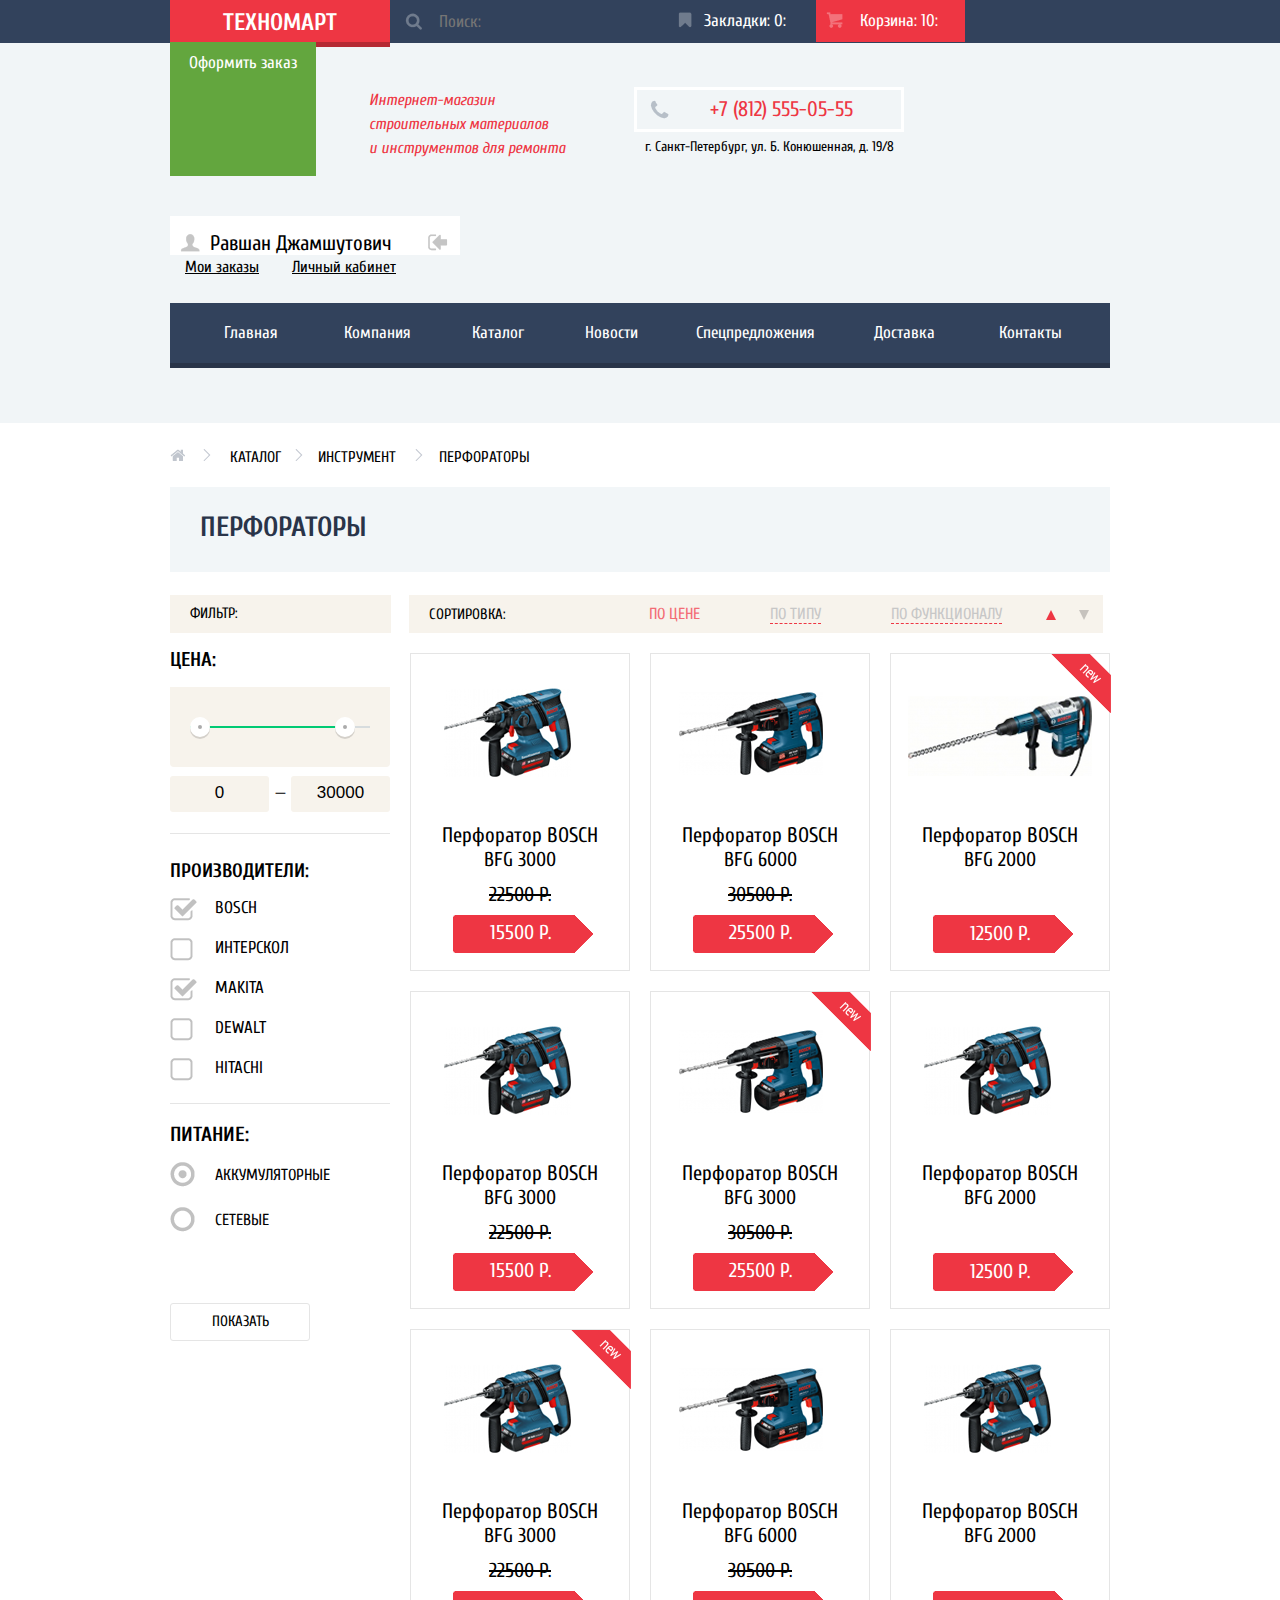
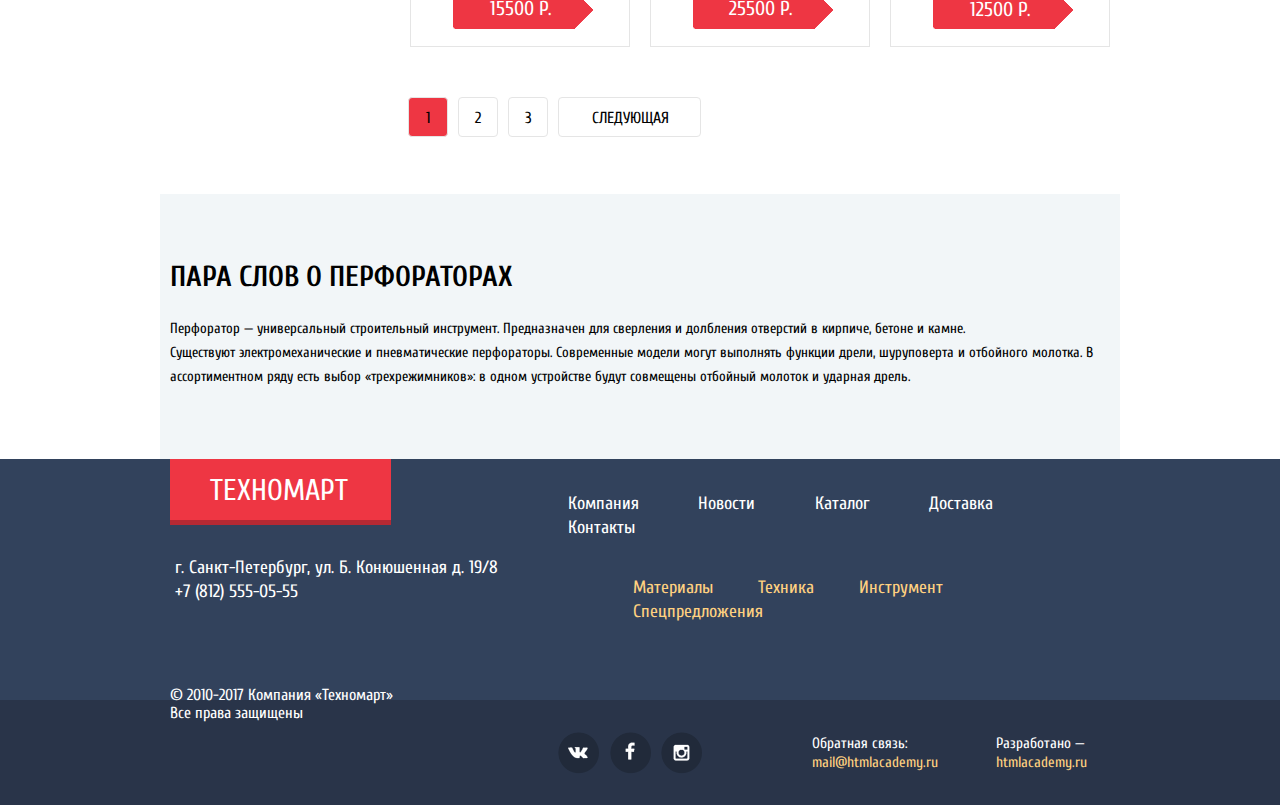
==== catalog.html @ 7006f2ea "17. 02" ====
<!DOCTYPE html>
<html lang="ru">

<head>
    <meta charset="utf-8">
    <link href="https://fonts.googleapis.com/css?family=Cuprum:400,400i,700,700i&amp;subset=cyrillic" rel="stylesheet">
    <link rel="stylesheet" href="css/normalize.css">
    <link rel="stylesheet" href="css/style.css">
    <title>Перфораторы — Техномарт</title>
</head>

<body>

    <header class="main_header">
        <div class="header_layout container">

            <div class="to_start_page_header">
                <a class="to_start_page_link">Техномарт</a>
            </div>

            <form action="#" method="post" class="search">
                <input type="text" placeholder="Поиск:" class="search_input">
                <button type="submit" class="search_btn"></button>
            </form>

            <div class="bookmark">
                <a href="#"> Закладки:
          0:</a>
            </div>

            <div class="cart_filled">
                <a href="#"> Корзина:
          10:</a>
            </div>

            <a href="#" class="btn checkout_link">Оформить заказ</a>

            <p class="shop_description">
                Интернет-магазин
                <br> строительных материалов
                <br> и инструментов для ремонта
            </p>

            <div class="contact">
                <a href="tel:+78125550555" class="telefon"> <span>+7 (812) 555-05-55</span>
                </a>
                <p>г. Санкт-Петербург, ул. Б. Конюшенная, д. 19/8</p>
            </div>

            <div class="user_block_active">
                <a href="#" class="name">Равшан Джамшутович</a>
                <a class="my_orders" href="#">Мои заказы</a>
                <a class="personal" href="#">Личный кабинет</a>
            </div>

            <nav class="main_navigation">
                <ul>
                    <li>
                        <a class="nav_to_main">Главная</a>
                    </li>
                    <li>
                        <a class="nav_to_company" href="#">Компания</a>
                    </li>
                    <li>
                        <a class="nav_to_catalog" href="#">Каталог</a>
                    </li>
                    <li>
                        <a class="nav_to_news" href="#">Новости</a>
                    </li>
                    <li>
                        <a class="nav_to_propositions" href="#">Спецпредложения</a>
                    </li>
                    <li>
                        <a class="nav_to_delivery" href="#">Доставка</a>
                    </li>
                    <li>
                        <a class="nav_to_contacts" href="#">Контакты</a>
                    </li>
                </ul>
            </nav>
        </div>
    </header>

    <main>

        <div class="catalog_top container">

            <div class="breadcrumbs">
                <ul>
                    <li>
                        <a href="#" class="home_link"></a>
                    </li>
                    <li>
                        <a href="#">Каталог</a>
                    </li>
                    <li>
                        <a a href="#">Инструмент</a>
                    </li>
                    <li>
                        <a class="current_page">Перфораторы</a>
                    </li>
                </ul>
            </div>

            <h2 class="sub_header">Перфораторы</h2>

            <div class="filter_panel">
                <span class="filter_panel_left">Фильтр:</span>
                <div class="filter_panel_right">
                    <span>Сортировка:</span>
                    <a class="right_filter_link active_link">по цене</a>
                    <a class="right_filter_link" href="#"><u>по типу</u></a>
                    <a class="right_filter_link" href="#"><u>по функционалу</u></a>
                    <div class="right_filter_icons">
                        <a class="right_filter_up" href="#"></a>
                        <a class="right_filter_down" href="#"></a>
                    </div>
                </div>
            </div>

            <div class="filter_layout">

                <form class="filter_window" action="#" method="post">
                    <h3>Цена:</h3>
                    <div class="range_filter">
                        <div class="range_controls">
                            <div class="scale">
                                <div class="bar"></div>
                            </div>
                            <div class="toggle toggle_min"></div>
                            <div class="toggle toggle_max"></div>
                        </div>
                        <div class="price_controls">
                            <input name="min_price" type="text" value="0" class="min_price">
                            <div class="dash">—</div>
                            <input name="max_price" type="text" value="30000" class="max_price">
                            <div class="helper_justify"></div>
                        </div>
                    </div>

                    <h3 class="checkbox_header">Производители:</h3>
                    <div class="checkbox_cell">
                        <input type="checkbox" name="mfr_filter" id="bosch" value="bosch" class="checkbox" checked>
                        <label for="bosch">Bosch</label>
                    </div>
                    <div class="checkbox_cell">
                        <input type="checkbox" name="mfr_filter" id="interskol" value="interskol" class="checkbox">
                        <label for="interskol">Интерскол</label>
                    </div>
                    <div class="checkbox_cell">
                        <input type="checkbox" name="mfr_filter" id="makita" value="makita" class="checkbox" checked>
                        <label for="makita">Makita</label>
                    </div>
                    <div class="checkbox_cell">
                        <input type="checkbox" name="mfr_filter" id="dewalt" value="dewalt" class="checkbox">
                        <label for="dewalt">Dewalt</label>
                    </div>
                    <div class="checkbox_cell">
                        <input type="checkbox" name="mfr_filter" id="murrays" value="murrays" class="checkbox">
                        <label for="murrays">Hitachi</label>
                    </div>

                    <h3 class="radio_header">Питание:</h3>
                    <div class="radio_cell">
                        <input type="radio" name="power" id="battery" value="battery" class="radio" checked>
                        <label for="battery">Аккумуляторные</label>
                    </div>
                    <div class="radio_cell">
                        <input type="radio" name="power" id="cord" value="cord" class="radio">
                        <label for="cord">Сетевые</label>
                    </div>
                    <button type="submit" class="btn apply_filter_btn">Показать</button>
                </form>

                <div class="shop_window">

                    <div class="catalog_product">
                        <div class="product_action">
                            <a href="#" class="open_popup">
                                <span class="popup_name">Купить</span>
                            </a>
                            <a href="#" class="popup_bookmark">В закладки</a>
                        </div>
                        <a href="#" class="to_product_link"><img class="product_picture" src="img/bfg_2.png" width="184" height="164" alt="Перфоратор BOSCH BFG 3000">
                        </a>
                        <div>
                            <a href="#" class="to_product_title">Перфоратор BOSCH <br><span> BFG 3000 </span></a>
                        </div>
                        <div class="price_n_buy">
                            <s> 22500 Р. </s>
                            <a class="btn buy_btn" href="#">15500 Р.</a>
                        </div>
                    </div>

                    <div class="catalog_product">
                        <div class="product_action">
                            <a href="#" class="open_popup">
                                <span class="popup_name">Купить</span>
                            </a>
                            <a href="#" class="popup_bookmark">В закладки</a>
                        </div>
                        <a href="#" class="to_product_link"><img class="product_picture" src="img/bfg_3.png" width="184" height="164" alt="Перфоратор BOSCH BFG 6000">
                        </a>
                        <div>
                            <a href="#" class="to_product_title">Перфоратор BOSCH <br><span> BFG 6000 </span></a>
                        </div>
                        <div class="price_n_buy">
                            <s> 30500 Р. </s>
                            <a class="btn buy_btn" href="#">25500 Р.</a>
                        </div>
                    </div>

                    <div class="catalog_product">
                        <div class="product_action">
                            <a href="#" class="open_popup">
                                <span class="popup_name">Купить</span>
                            </a>
                            <a href="#" class="popup_bookmark">В закладки</a>
                        </div>
                        <a href="#" class="to_product_link"><img class="product_picture" src="img/bfg_1.png" width="184" height="164" alt="Перфоратор BOSCH BFG 2000">
                        </a>
                        <div>
                            <a href="#" class="to_product_title">Перфоратор BOSCH <br><span> BFG 2000 </span></a>
                        </div>
                        <div class="price_n_buy_spec">
                            <a class="btn buy_btn" href="#">12500 Р.</a>
                        </div>
                    </div>

                    <div class="catalog_product">
                        <div class="product_action">
                            <a href="#" class="open_popup">
                                <span class="popup_name">Купить</span>
                            </a>
                            <a href="#" class="popup_bookmark">В закладки</a>
                        </div>
                        <a href="#" class="to_product_link"><img class="product_picture" src="img/bfg_2.png" width="184" height="164" alt="Перфоратор BOSCH BFG 3000">
                        </a>
                        <div>
                            <a href="#" class="to_product_title">Перфоратор BOSCH <br><span> BFG 3000 </span></a>
                        </div>
                        <div class="price_n_buy">
                            <s> 22500 Р. </s>
                            <a class="btn buy_btn" href="#">15500 Р.</a>
                        </div>
                    </div>

                    <div class="catalog_product">
                        <div class="product_action">
                            <a href="#" class="open_popup">
                                <span class="popup_name">Купить</span>
                            </a>
                            <a href="#" class="popup_bookmark">В закладки</a>
                        </div>
                        <a href="#" class="to_product_link"><img class="product_picture" src="img/bfg_3.png" width="184" height="164" alt="Перфоратор BOSCH BFG 3000">
                        </a>
                        <div>
                            <a href="#" class="to_product_title">Перфоратор BOSCH <br><span> BFG 3000 </span></a>
                        </div>
                        <div class="price_n_buy">
                            <s> 30500 Р. </s>
                            <a class="btn buy_btn" href="#">25500 Р.</a>
                        </div>
                    </div>

                    <div class="catalog_product">
                        <div class="product_action">
                            <a href="#" class="open_popup">
                                <span class="popup_name">Купить</span>
                            </a>
                            <a href="#" class="popup_bookmark">В закладки</a>
                        </div>
                        <a href="#" class="to_product_link"><img class="product_picture" src="img/bfg_2.png" width="184" height="164" alt="Перфоратор BOSCH BFG 2000">
                        </a>
                        <div>
                            <a href="#" class="to_product_title">Перфоратор BOSCH <br><span> BFG 2000 </span></a>
                        </div>
                        <div class="price_n_buy_spec">
                            <a class="btn buy_btn" href="#">12500 Р.</a>
                        </div>
                    </div>

                    <div class="catalog_product">
                        <div class="product_action">
                            <a href="#" class="open_popup">
                                <span class="popup_name">Купить</span>
                            </a>
                            <a href="#" class="popup_bookmark">В закладки</a>
                        </div>
                        <a href="#" class="to_product_link"><img class="product_picture" src="img/bfg_2.png" width="184" height="164" alt="Перфоратор BOSCH BFG 3000">
                        </a>
                        <div>
                            <a href="#" class="to_product_title">Перфоратор BOSCH <br><span> BFG 3000 </span></a>
                        </div>
                        <div class="price_n_buy">
                            <s> 22500 Р. </s>
                            <a class="btn buy_btn" href="#">15500 Р.</a>
                        </div>
                    </div>

                    <div class="catalog_product">
                        <div class="product_action">
                            <a href="#" class="open_popup">
                                <span class="popup_name">Купить</span>
                            </a>
                            <a href="#" class="popup_bookmark">В закладки</a>
                        </div>
                        <a href="#" class="to_product_link"><img class="product_picture" src="img/bfg_3.png" width="184" height="164" alt="Перфоратор BOSCH BFG 6000">
                        </a>
                        <div>
                            <a href="#" class="to_product_title">Перфоратор BOSCH <br><span> BFG 6000 </span></a>
                        </div>
                        <div class="price_n_buy">
                            <s> 30500 Р. </s>
                            <a class="btn buy_btn" href="#">25500 Р.</a>
                        </div>
                    </div>

                    <div class="catalog_product">
                        <div class="product_action">
                            <a href="#" class="open_popup">
                                <span class="popup_name">Купить</span>
                            </a>
                            <a href="#" class="popup_bookmark">В закладки</a>
                        </div>
                        <a href="#" class="to_product_link"><img class="product_picture" src="img/bfg_2.png" width="184" height="164" alt="Перфоратор BOSCH BFG 2000">
                        </a>
                        <div>
                            <a href="#" class="to_product_title">Перфоратор BOSCH <br><span> BFG 2000 </span></a>
                        </div>
                        <div class="price_n_buy_spec">
                            <a class="btn buy_btn" href="#">12500 Р.</a>
                        </div>
                    </div>
                </div>
            </div>

            <div class="pagination">
                <ul>
                    <li>
                        <a class="btn shop_page_btn current">1</a>
                    </li>
                    <li>
                        <a class="btn shop_page_btn" href="#">2</a>
                    </li>
                    <li>
                        <a class="btn shop_page_btn" href="#">3</a>
                    </li>
                    <li>
                        <a class="btn next_page_btn" href="#">Следующая</a>
                    </li>
                </ul>
            </div>
        </div>

        <div class="catalog_bottom container">

            <h2 class="about_item_header">Пара слов о перфораторах</h2>
            <p class="about_item_text">Перфоратор — универсальный строительный инструмент. Предназначен для сверления и долбления отверстий в кирпиче, бетоне и камне.
                <br> Существуют электромеханические и пневматические перфораторы. Современные модели могут выполнять функции дрели, шуруповерта и отбойного молотка. В
                <br>ассортиментном ряду есть выбор «трехрежимников»: в одном устройстве будут совмещены отбойный молоток и ударная дрель.</p>

        </div>
    </main>
    <footer>
        <div class="main_footer container">

            <div class="footer_layout">

                <div class="footer_left">

                    <div class="to_start_page_footer">
                        <a href="index.html" class="to_start_page_link">Техномарт</a>
                    </div>

                    <div class="footer_contacts">
                        <p>г. Санкт-Петербург, ул. Б. Конюшенная д. 19/8</p>
                        <a href="tel:+78125550555">+7 (812) 555-05-55</a>
                    </div>

                    <div class="footer_copyright">
                        <p>© 2010-2017 Компания «Техномарт»</p>
                        <br> Все права защищены
                    </div>

                </div>
                <div class="footer_right">

                    <div class="footer_navigation_1">
                        <ul>
                            <li>
                                <a href="#">Компания</a>
                            </li>
                            <li>
                                <a href="#">Новости</a>
                            </li>
                            <li>
                                <a href="#">Каталог</a>
                            </li>
                            <li>
                                <a href="#">Доставка</a>
                            </li>
                            <li>
                                <a href="#">Контакты</a>
                            </li>
                        </ul>
                    </div>
                    <div class="footer_navigation_2">
                        <ul>
                            <li>
                                <a href="#">Материалы</a>
                            </li>
                            <li>
                                <a href="#">Техника</a>
                            </li>
                            <li>
                                <a href="#">Инструмент</a>
                            </li>
                            <li>
                                <a href="#">Спецпредложения</a>
                            </li>
                        </ul>
                    </div>

                    <div class="footer_social">
                        <a href="#" class="social_btn social_btn_vk">vk</a>
                        <a href="#" class="social_btn social_btn_fb">fb</a>
                        <a href="#" class="social_btn social_btn_inst">inst</a>
                    </div>

                    <div class="feedback">Обратная связь:
                        <br>
                        <a href="mailto:mail@htmlacademy.ru">mail@htmlacademy.ru</a>
                    </div>

                    <div class="made_by">Разработано —
                        <br>
                        <a href="#">htmlacademy.ru</a>
                    </div>
                </div>

            </div>
        </div>
    </footer>
</body>

</html>
---- css/style.css ----
body {
    font-size: 17px;
    font-weight: normal;
    font-family: "Cuprum", sans-serif;
    color: black;
    line-height: 24px;
    min-width: 940px;
}

main {
  background: #ffffff;
}

h1 {
    font-size: 30px;
    font-weight: bold;
    line-height: 30px;
}

h2 {
    font-size: 28px;
    font-weight: bold;
    line-height: 20px;
    text-transform: uppercase;
}

span {
  display: inline-block;
  margin-top: 5px;
  padding-left: 15px;
}

li {
  display: inline;
}

a {
text-decoration: none;
color: inherit;
}

.container {
  width: 940px;
  padding: 0 10px;
  margin: 0 auto;
}

.main_header {
  background: #f1f5f7;
}

.header_layout {
  position: relative;
  display: flex;
  flex-wrap: wrap;
  padding-bottom: 60px;
}

.header_layout::before {
  content: "";
  position: absolute;
  top: 0px;
  left: -500px;
  width: 2000px;
  height: 43px;
  background-color: #32425c;
  z-index: 0;
}

.to_start_page_header {
  position: relative;
  width: 220px;
  padding-top: 11px;
  padding-bottom: 7px;
  background: #ee3643;
  text-decoration: none;
  text-align: center;
  text-transform: uppercase;
  color: #fff;
  font-size: 24px;
  line-height: 24px;
  font-weight: 700;
  z-index: 10;
}

.to_start_page_header::after {
    content: '';
    position: absolute;
    width: 100%;
    height: 5px;
    background: #b52933;
    left: 0;
    bottom: -5px
}

.to_start_page_header:hover {
    background: #ca2c37
}

.search {
    display: block;
    width: 270px;
    position: relative;
    z-index: 10;
}

.search::before {
  content: "";
  position: absolute;
  opacity: .3;
  top: 13px;
  left: 15px;
  background: url("../img/sprite.png") no-repeat;
  width: 17px;
  height: 17px;
  background-position: -10px -1520px;
  z-index: 10px;
}

.search:hover .search_input {
    background: #212a3a
}

.search:hover::before {
  opacity: 1;
}

.search .search_btn {
    position: absolute;
    width: 50px;
    height: 42px;
    padding: 0;
    border: 0;
    background: none;
    outline: 0;
    color: #fff;
    opacity: .3;
    top: 0;
    left: 0
}

.search .search_btn:active {
    opacity: .3
}

.search .search_input {
    padding: 0;
    border: 0;
    width: 221px;
    color: #000;
    padding-left: 49px;
    padding-top: 12px;
    padding-bottom: 11px;
    background: none;
    outline: 0
}

/* Здесь надо, чтобы иконка с лупой оставалась в активном поле и изменяла цвет на красный. Не знаю, как сделать.  */

.search .search_input:focus {
  background: #fff;
}

.bookmark {
  position: relative;
  color: white;
  padding-left: 44px;
  padding-top: 9px;
  padding-right: 30px;
}

.bookmark::before {
  content: "";
  position: absolute;
  opacity: .3;
  top: 12px;
  left: 18px;
  width: 14px;
  height: 16px;
  background: url("../img/sprite.png") no-repeat;
  background-position: -10px -1102px;
}

.bookmark:active {
    opacity: .3;
    background: #161d29
}

.bookmark:hover::before {
    opacity: 1;
}

.cart {
  position: relative;
  color: white;
  padding-left: 44px;
  padding-top: 9px;
  padding-right: 32px;
}

.cart::before {
  content: "";
  position: absolute;
  opacity: .3;
  top: 10px;
  left: 10px;
  width: 20px;
  height: 20px;
  background: url("../img/sprite.png") no-repeat;
  background-position: -10px -1138px;
}

.cart:active {
    opacity: .3;
    background: #161d29
}

.cart:hover::before {
    opacity: 1;
}

.cart_filled {
  position: relative;
  background: #ee3643;
  color: white;
  padding-left: 44px;
  padding-top: 9px;
  padding-right: 27px;
}

.cart_filled::before {
  content: "";
  position: absolute;
  opacity: .3;
  top: 12px;
  left: 10px;
  width: 20px;
  height: 20px;
  background: url("../img/sprite.png") no-repeat;
  background-position: -10px -1138px;
}

.cart_filled:active {
    opacity: .3;
    background: #161d29
}

.cart_filled:hover::before {
    opacity: 1;
}

.checkout_link {
  background: #63a63e;
  color: white;
  padding-left: 19px;
  padding-top: 9px;
  padding-right: 19px;
  z-index: 10;
}

.checkout_link:hover {
    background: #5fbb2d
}
.checkout_link:active {
    opacity: .5
}

.shop_description {
  font-size: 16px;
  font-style: italic;
  color: #ee3643;
  padding-top: 30px;
  padding-left: 53px;
  padding-right: 70px;
}

.contact {
  font-size: 14px;
  padding-left: 10px;
  padding-right: 66px;
}

.telefon {
  position: relative;
  display: block;
  color:  #ee3643;
  margin-top: 50px;
  margin-left: 50px;
  font-size: 21px;
}

.telefon::before {
  content: "";
  position: absolute;
  top: 8px;
  left: -45px;
  width: 19px;
  height: 19px;
  background: url("../img/sprite.png") no-repeat;
  background-position: -10px -1404px;
}

.telefon::after {
  content: "";
  position: absolute;
  top: -5px;
  right: -10px;
  width: 270px;
  height: 45px;
  background: url("../img/border.png") no-repeat;
  background-position: 0px 0px;
}

.user_block {
  display: flex;
  justify-content: space-between;
  align-items: center;
  font-size: 21px;
}

.user_block_active {
  display: flex;
  flex-wrap: wrap;
  width: 294px;
  font-size: 21px;
}

.name {
  position: relative;
  background-color: white;
  padding-top: 15px;
  padding-left: 40px;
  padding-right: 68px;
  margin-top: 40px;
  margin-bottom: 0px;
}

.name::before {
  content: "";
  position: absolute;
  top: 18px;
  right: 12px;
  width: 20px;
  height: 17px;
  background: url("../img/sprite.png") no-repeat;
  background-position: -10px -1367px;
  transform: scale(-1, 1);
}

.name::after {
  content: "";
  position: absolute;
  top: 18px;
  left: 10px;
  width: 20px;
  height: 18px;
  background: url("../img/sprite.png") no-repeat;
  background-position: -10px -1557px;
}

.name:hover::after {
  -webkit-filter: brightness(-50%);
}

.name:hover::before {
  -webkit-filter: brightness(-50%);
}

.my_orders {
  font-size: 16px;
  padding-left: 15px;
  text-decoration: underline;
}

.personal {
  font-size: 16px;
  padding-left: 33px;
  text-decoration: underline;
}

.my_orders:hover, .personal:hover {
  color: #ee4d59;
}

.my_orders:active, .personal:active {
  color: gray;
}

.login {
  position: relative;
  background: white;
  padding-top: 5px;
  padding-right: 25px;
  padding-bottom: 10px;
  padding-left: 32px;
  margin-right: 10px;
  margin-left: 14px;
}

.login::before {
  content: "";
  position: absolute;
  top: 13px;
  left: 13px;
  width: 20px;
  height: 17px;
  background: url("../img/sprite.png") no-repeat;
  background-position: -10px -1367px;
}

.login:hover::before {
  -webkit-filter: brightness(5%);
}

.registration {
  background: white;
  padding-top: 5px;
  padding-right: 23px;
  padding-bottom: 10px;
  padding-left: 10px;
}

.login:hover,
.registration:hover {
    color: #ee3643
}

.login:active,
.registration:active {
    color: rgba(0, 0, 0, 0.3)
}

.main_navigation {
  position: relative;
  background: #32425c;
  width: 940px;
  height: 60px;
  display: flex;
  justify-content: space-between;
  align-items: center;
  margin-top: 24px;
  color: white;
}

.main_navigation::after {
    content: '';
    position: absolute;
    width: 100%;
    height: 5px;
    background: #293449;
    left: 0;
    bottom: -5px
}

.main_navigation ul {
  padding: 1px;
  margin: 1px;
}

.main_navigation a {
  display: inline-block;
}

.main_navigation a:hover {
    background: #1d2739
}

.main_navigation a:active {
    color: rgba(255, 255, 255, 0.5)
}

.nav_to_main  {
  padding-left: 52px;
  padding-right: 35px;
}

.nav_to_company {
  padding-left: 27px;
  padding-right: 25px;
}

.nav_to_catalog {
  padding-left: 32px;
  padding-right: 25px;
}

.nav_to_news {
  padding-left: 32px;
  padding-right: 25px;
}

.nav_to_propositions {
  padding-left: 29px;
  padding-right: 25px;
}

.nav_to_delivery {
  padding-left: 30px;
  padding-right: 25px;
}

.nav_to_contacts {
  padding-left: 35px;
  padding-right: 45px;
}

.main_navigation ul a {
  padding-top: 18px;
  padding-bottom: 18px;
}

footer {
  background: #32425c;
}

.footer_layout {
  display: flex;
  justify-content: space-between;
  align-items: flex-start;
}

.footer_left {
  display: flex;
  flex-flow: column;
  justify-content: space-between;
  align-items: flex-start;
}

.to_start_page_footer {
  position: relative;
  background: #ee3643;
  display: inline-block;
  font-size: 30px;
  text-transform: uppercase;
  color: white;
  padding-top: 20px;
  padding-right: 43px;
  padding-bottom: 17px;
  padding-left: 40px;
}

.to_start_page_footer::after {
    content: '';
    position: absolute;
    width: 100%;
    height: 5px;
    background: #b52933;
    left: 0;
    bottom: -5px
}

.to_start_page_footer:hover {
    background: #ca2c37
}


.footer_contacts {
  white-space: nowrap;
  font-size: 18px;
  padding-top: 18px;
  padding-right: 20px;
  padding-left: 5px;
  color: white;
}

.footer_contacts p {
  margin-bottom: 0px;
}

.footer_copyright {
  font-size: 16px;
  margin-top: 63px;
  color: white;
  z-index: 10;
}

.footer_copyright p {
  margin-bottom: -30px;
}

.footer_right {
  display: flex;
  flex-wrap: wrap;
}

.footer_navigation_1 {
  font-size: 18px;
  margin-top: 15px;
  margin-left: 10px;
  display: flex;
  color: white;
}

.footer_navigation_1 ul li {
  padding-right: 54.4px;
}

.footer_navigation_2 {
  font-size: 18px;
  width: 522px;
  margin-left: 75px;
  display: flex;
  justify-content: space-between;
  color: #ffd180;
}

.footer_navigation_2 ul li {
  padding-right: 40px;
}

.footer_navigation_1 a:hover {
  text-decoration: underline;
}

.footer_navigation_2 a:hover {
  text-decoration: underline;
}

.footer_social {
  position: relative;
  margin-left: 40px;
  margin-top: 85px;
  margin-right: 105px;
  z-index: 10;
}

.social_btn {
  font-size: 0px;
  display: inline-block;
  width: 42px;
  height: 42px;
  margin-right: 5px;
}

.social_btn:hover::after,
.social_btn:active::after {
    background: #ee3643
}

.social_btn_vk::before {
  content: "";
  position: absolute;
  top: 20px;
  left: 10px;
  background: url("../img/sprite.png") no-repeat;
  width: 20px;
  height: 12px;
  background-position: -10px -1595px;
  z-index: 10;
}

.social_btn_vk::after {
	background: red;
	-moz-border-radius: 21px;
	-webkit-border-radius: 21px;
	border-radius: 21px;
  content: "";
  position: absolute;
  top: 5px;
  left: 0px;
  width: 42px;
  height: 42px;
  background: url("../img/social_background.png") no-repeat;
  background-position: 0 0;
}

.social_btn_fb::before {
  content: "";
  position: absolute;
  top: 15px;
  left: 67px;
  background: url("../img/sprite.png") no-repeat;
  width: 10px;
  height: 18px;
  background-position: -10px -1260px;
  z-index: 10;
}

.social_btn_fb::after {
  background: red;
	-moz-border-radius: 21px;
	-webkit-border-radius: 21px;
	border-radius: 21px;
  content: "";
  position: absolute;
  top: 5px;
  left: 52px;
  width: 42px;
  height: 42px;
  background: url("../img/social_background.png") no-repeat;
  background-position: 0 0;
}

.social_btn_inst::before {
  content: "";
  position: absolute;
  top: 17px;
  right: 17px;
  background: url("../img/sprite.png") no-repeat;
  width: 17px;
  height: 17px;
  background-position: -10px -1330px;
  z-index: 10;
}

.social_btn_inst::after {
  background: red;
  -moz-border-radius: 21px;
  -webkit-border-radius: 21px;
  border-radius: 21px;
  content: "";
  position: absolute;
  top: 5px;
  left: 103px;
  width: 42px;
  height: 42px;
  background: url("../img/social_background.png") no-repeat;
  background-position: 0 0;
}

.feedback {
  font-size: 15px;
  margin-top: 90px;
  margin-right: 58px;
  color: white;
  z-index: 10;
}

.feedback a {
  color: #ffd180;
  display: block;
  margin-top: -5px;
  z-index: 10;
}

.feedback a:hover {
  text-decoration: underline;
}

.made_by a:hover {
  text-decoration: underline;
}

.feedback a:active   {
  color: #d13644;
}

.made_by a:active   {
  color: #d13644;
}


.made_by {
  font-size: 15px;
  margin-top: 90px;
  color: white;
  margin-bottom: 30px;
  z-index: 10;
}

.made_by a {
  color: #ffd180;
  display: block;
  margin-top: -5px;
  z-index: 10;
}

.main_footer {
  position: relative;
  z-index: 10;
}

.main_footer::before {
  content: "";
  position: absolute;
  left: -500px;
  bottom: 0px;
  width: 2000px;
  height: 105px;
  background-color: #293449;
  z-index: 0;
}

/* index.html  */

.red_btn {
  border-radius: 4px;
  color: white;
  background: #ee3643;
}

.red_btn:hover {
  background: #ca2c37;
}

.red_btn:active {
  background: #ba2732;
}

.main_top {
  padding-bottom: 85px;
}

.banners {
  display: flex;
  justify-content: flex-end;
  flex-wrap: wrap;
  align-items: flex-start;
}

.banner {
  color: white;
  position: relative;
  display: flex;
  flex-flow: column;
  justify-content: center;
  align-items: flex-start;
  height: 123px;
  width: 300px;
  margin-bottom: 20px;
  padding-bottom: 25px;
  padding-left: 23px;
  box-sizing: border-box;
}


.banner:nth-child(1), .banner:nth-child(6) {
  background: #f6b22d;
}

.banner:nth-child(2) {
  background: #4aafde;
}

.banner:nth-child(3) {
  background: #cc79d1;
}

.banner:nth-child(4) {
  background: #85d179;
}

.banner:nth-child(5) {
  background: #85d179;
}


.banner h3 {
  font-size: 24px;
  margin-bottom: 20px;
}

.banner_link {
  border-radius: 4px;
  font-size: 13px;
  margin-left: 10px;
  padding-top: 5px;
  padding-right: 25px;
  padding-bottom: 5px;
  padding-left: 20px;
  text-align: 30px;
  text-transform: uppercase;
}

.banner_link {
    background: rgba(0, 0, 0, 0.1)
}
.banner_link:hover {
    background: rgba(0, 0, 0, 0.2)
}
.banner_link:active {
    background: rgba(0, 0, 0, 0.3)
}

.banner:nth-child(2), .banner:nth-child(3), .banner:nth-child(5) {
  margin-left: 20px;
}


.slider {
  height: 266px;
  width: 620px;
}

.slider_item {
  position: relative;
  z-index: 0;
}

.slider_item::after {
content: "";
position: absolute;
top: 115px;
left: 25px;
background: url("../img/sprite.png") no-repeat;
width: 22px;
height: 40px;
background-position: -10px -10px;
}

.slider_item::before {
content: "";
position: absolute;
top: 0px;
left: 0px;
background: url("../img/sprite.png") no-repeat;
width: 22px;
height: 40px;
background-position: -10px -70px;
}

.puncher_picture {
  left: 0px;
  top: -0px;
  position: absolute;
  z-index: 0;
}

.slider_item  h3 {
  top: -10px;
  left: 22px;
  color: white;
  text-transform: uppercase;
  font-size: 36px;
  position: absolute;
  z-index: 1;
}


.slider_item  p {
  left: 25px;
  top: 45px;
  color: white;
  position: absolute;
  z-index: 1;
  font-size: 20px;
}


.slider_item  a {
  top: 205px;
  left: 22px;
  position: absolute;
  z-index: 1;
  color: white;
  text-transform: uppercase;
  font-size: 14px;
  padding-top: 6px;
  padding-left: 50px;
  padding-right: 50px;
  padding-bottom: 5px;
}

.slider_item:nth-child(2) {
  visibility: hidden;
}

.banner:nth-child(6) {
  margin-top: -123px;
}

.banner:nth-child(1), .banner:nth-child(2), .banner:nth-child(3) {
  margin-top: 61px;
}

.materials_link::before {
  content: "";
  position: absolute;
  top: 35px;
  right: 42px;
  background: url("../img/sprite.png") no-repeat;
  width: 44px;
  height: 65px;
  background-position: -10px -1790px;
}

.materials_link::after {
  content: "";
  position: absolute;
  top: 0px;
  right: 0px;
  background: url("../img/sprite.png") no-repeat;
  width: 60px;
  height: 59px;
  background-position: -10px -1875px;
}

.machines_link::before {
  content: "";
  position: absolute;
  top: 35px;
  right: 32px;
  background: url("../img/sprite.png") no-repeat;
  width: 78px;
  height: 62px;
  background-position: -10px -1708px;
}

.instrument_link::before {
  content: "";
  position: absolute;
  top: 35px;
  right: 28px;
  background: url("../img/sprite.png") no-repeat;
  width: 75px;
  height: 61px;
  background-position: -10px -1627px;
}

.sale_link::before {
  content: "";
  position: absolute;
  top: 25px;
  right: 45px;
  background: url("../img/sprite.png") no-repeat;
  width: 59px;
  height: 72px;
  background-position: -10px -1954px;
}

.delivery_link::before {
  content: "";
  position: absolute;
  top: 35px;
  right: 28px;
  background: url("../img/sprite.png") no-repeat;
  width: 78px;
  height: 63px;
  background-position: -10px -435px;
}

.products_start {
  background: #f7f3ec;
  display: flex;
  justify-content: space-between;
  align-items: center;
  flex-shrink: 0;
  margin-top: 33px;
  padding-left: 29px;
  padding-right: 25px;
  margin-bottom: 14px;
}

.popular_products_title {
  color: #32425c;
  font-size: 28px;
  text-transform: uppercase;
  padding-top: 13px;
  padding-bottom: 15px;
}

.popular_products_link {
  font-size: 14px;
  text-transform: uppercase;
  margin-top: 5px;
  margin-bottom: 10px;
  padding-top: 5px;
  padding-left: 55px;
  padding-right: 55px;
  padding-bottom: 5px;
}

.popular_products {
  display: flex;
  justify-content: space-between;
  flex-shrink: 0;
  margin-bottom: 20px;
}

.product {
  position: relative;
  display: flex;
  flex-flow: column;
  justify-content: flex-start;
  align-items: center;
  border: 1px solid #e5e5e5;
  height: 318px;
  width: 220px;
}

.product:nth-child(4)::after {
  content: "";
  position: absolute;
  top: 0px;
  left: 160px;
  background: url("../img/sprite.png") no-repeat;
  width: 60px;
  height: 59px;
  background-position: -10px -1875px;
  z-index: 100;
}

.product:nth-child(4)::before {
  content: "";
  position: absolute;
  bottom: 15px;
  left: 42px;
  width: 145px;
  height: 40px;
  background: url("../img/buy_mark.png") no-repeat;
  z-index: 1;
}

.product::after {
  content: "";
  position: absolute;
  bottom: 15px;
  left: 42px;
  width: 145px;
  height: 40px;
  background: url("../img/buy_mark.png") no-repeat;
  z-index: 1;
}

.catalog_product::after {
  content: "";
  position: absolute;
  bottom: 15px;
  left: 42px;
  width: 145px;
  height: 40px;
  background: url("../img/buy_mark.png") no-repeat;
  z-index: 1;
}

.catalog_product:nth-child(3)::before {
  content: "";
  position: absolute;
  bottom: 15px;
  left: 42px;
  width: 145px;
  height: 40px;
  background: url("../img/buy_mark.png") no-repeat;
  z-index: 1;
}

.catalog_product:nth-child(3)::after {
  content: "";
  position: absolute;
  top: 0px;
  left: 160px;
  background: url("../img/sprite.png") no-repeat;
  width: 60px;
  height: 59px;
  background-position: -10px -1875px;
  z-index: 100;
}

.catalog_product:nth-child(5)::before {
  content: "";
  position: absolute;
  bottom: 15px;
  left: 42px;
  width: 145px;
  height: 40px;
  background: url("../img/buy_mark.png") no-repeat;
  z-index: 1;
}

.catalog_product:nth-child(5)::after {
  content: "";
  position: absolute;
  top: 0px;
  left: 160px;
  background: url("../img/sprite.png") no-repeat;
  width: 60px;
  height: 59px;
  background-position: -10px -1875px;
  z-index: 100;
}

.catalog_product:nth-child(7)::before {
  content: "";
  position: absolute;
  bottom: 15px;
  left: 42px;
  width: 145px;
  height: 40px;
  background: url("../img/buy_mark.png") no-repeat;
  z-index: 1;
}

.catalog_product:nth-child(7)::after {
  content: "";
  position: absolute;
  top: 0px;
  left: 160px;
  background: url("../img/sprite.png") no-repeat;
  width: 60px;
  height: 59px;
  background-position: -10px -1875px;
  z-index: 100;
}

.product:hover {
    box-shadow: 0 10px 25px 0 rgba(41, 52, 73, 0.5)
}

.catalog_product:hover {
    box-shadow: 0 10px 25px 0 rgba(41, 52, 73, 0.5)
}

.product:hover .product_action {
  display: block;
}

.catalog_product:hover .product_action {
  display: block;
}

.catalog_product {
  position: relative;
  display: flex;
  flex-flow: column;
  justify-content: flex-start;
  align-items: center;
  height: 318px;
  width: 220px;
  margin-right: 20px;
  margin-bottom: 20px;
  border: 1px solid #e5e5e5;
  box-sizing: border-box;
}

.catalog_product .price_n_buy s {
  margin-top: 10px;
}

.catalog_product .price_n_buy .buy_btn {
  margin-top: -5px;
}

.catalog_product .price_n_buy_spec {
  margin-top: 7px;
}

.catalog_product:nth-child(3n+3) {
  margin-right: 0px;
}

.product_action {
  display: none;
  position: absolute;
  background: white;
  top: -00px;
  width: 220px;
  height: 164px;
  box-sizing: border-box;
  padding-top: 45px;
  padding-left: 42px;
  z-index: 10;
}

.open_popup {
  border-radius: 3px;
  position: relative;
  text-transform: uppercase;
  color: white;
  text-align: center;
  background-color: #63a63e;
  display: block;
  width: 135px;
  height: 35px;
  margin-bottom: 10px;
}

.open_popup::after {
    content: '';
    position: absolute;
    width: 100%;
    height: 3px;
    background: #367315;
    left: 0;
    bottom: -1px;
    border-radius: 0px 0px 3px 3px;
}

.open_popup::before {
    content: "";
    position: absolute;
    opacity: .3;
    top: 7px;
    left: 13px;
    width: 20px;
    height: 20px;
    background: url("../img/sprite.png") no-repeat;
    background-position: -10px -1138px;
}

.open_popup:hover {
  background: #5fbb2d;
}

.open_popup:active {
  background: #518534;
}

.popup_name  {
  margin-right: 10px;
}

.popup_bookmark {
  text-transform: uppercase;
  text-align: center;
  line-height: 35px;
  display: block;
  background-color: white;
  width: 131px;
  height: 31px;
  border: 3px solid #63a63e;
  border-radius: 4px;
}

.popup_bookmark:hover {
  border: 3px solid #32425c;
}

.popup_bookmark:active {
  opacity: 0.3;
}

.to_product_picture {
  margin-top: 9px;
}

.to_product_title {
  font-size: 21px;
  line-height: 0;
}

.to_product_title span {
  font-size: 20px;
  padding-left: 42px;
}

.price_n_buy {
  font-size: 20px;
  display: flex;
  flex-flow: column;
  justify-content: flex-end;
  align-items: center;
}

.price_n_buy s {
  margin-bottom: 11px;
}

.price_n_buy_spec {
  font-size: 20px;
  padding-top: 42px;
  z-index: 10;
}

.buy_btn {
  padding-top: 8px;
  padding-right: 35px;
  padding-bottom: 3px;
  padding-left: 35px;
  color: white;
  z-index: 10;
}

.manufacture_start {
  background: #f7f3ec;
  display: flex;
  justify-content: space-between;
  align-items: center;
  flex-shrink: 0;
  padding-left: 27px;
  padding-right: 25px;
  margin-top: 20px;
  margin-bottom: 14px;
}

.manufacture_title {
  color: #32425c;
  font-size: 28px;
  text-transform: uppercase;
  padding-top: 13px;
  padding-bottom: 15px;
}

.manufacture_link {
  font-size: 14px;
  text-transform: uppercase;
  margin-top: 5px;
  margin-bottom: 10px;
  padding-top: 7px;
  padding-left: 68px;
  padding-right: 70px;
  padding-bottom: 7px;
}

.manufacture {
  display: flex;
  flex-wrap: wrap;
  height: 310px;
  width: 940px;
  flex-shrink: 0;
}

.to_manufacture {
  height: 145px;
  width: 220px;
  margin-right: 20px;
  margin-bottom: 20px;
  display: flex;
  justify-content: center;
  align-items: center;
  border: 1px solid #e5e5e5;
  box-sizing: border-box;
}

.to_manufacture:nth-child(4), .to_manufacture:nth-child(8) {
  margin-right: 0px;
}

.to_manufacture:hover {
    box-shadow: 0 10px 25px 0 rgba(41, 52, 73, 0.5)
}

.main_middle {
  background: #f2f6f8;
  padding-top: 10px;
  padding-bottom: 100px;
}

.services {

  padding-top: 40px;
}

.services_title  {
  margin-bottom: 30px;
}

.services_description {
  font-size: 15px;
  padding-right: 520px;
}

.tabs {
  display: flex;
  justify-content: flex-start;
}

.service_icon {
  display: none
}

.tab_right {
  display: none
}

.tab_list_left {
  background-color: teal;
  display: flex;
  flex-flow: column;
  justify-content: flex-start;
  margin-top: 53px;
}

.tab_left {
   font-size: 22px;
   padding-top: 15px;
   padding-right: 140px;
   padding-bottom: 17px;
   padding-left: 7px;
}

.tab_list_right {
  display: flex;
}

.active_tab_right {
  padding-left: 80px;
  padding-top: 32px;
  display: block;
}

.tab_right h2 {
  font-size: 34px;
  margin-bottom: 35px;
}

.tab_right p {
  font-size: 14.5px;
  padding-right: 280px;
}

.main_bottom {
  padding-top: 10px;
  padding-bottom: 90px;
}

.about_us {
  display: flex;
}

.about_us_left {
  display: flex;
  flex-flow: column;
  align-items: flex-start;
  padding-top: 47px;
  padding-right: 100px;
}

.about_us_left h3 {
  text-transform: uppercase;
  font-size: 28.5px;
  margin-bottom: 15px;
}

.about_us_left p {
  font-size: 14.5px;
  margin-bottom: 1px;
}

.about_us_left span {
  font-size: 14.5px;
  padding-left: 0px;
  padding-top: 15px;
  margin-bottom: -15px;
}

.delivery_partners {
  position: relative;
  display: flex;
  flex-flow: column;
  justify-content: flex-start;
}

.delivery_partners li {
  padding-top: 15px;
}

.delivery_partners li:nth-child(1)::before {
  content: "";
  position: absolute;
  bottom: 3px;
  left: 0px;
  width: 40px;
  height: 10px;
  background: url("../img/red_mark.png") no-repeat;
  background-position: 0 0;
}

.delivery_partners li::before {
  content: "";
  position: absolute;
  bottom: 43px;
  left: 0px;
  width: 40px;
  height: 10px;
  background: url("../img/red_mark.png") no-repeat;
  background-position: 0 0;
}

.delivery_partners li:nth-child(3)::after {
  content: "";
  position: absolute;
  top: 25px;
  left: 0px;
  width: 40px;
  height: 10px;
  background: url("../img/red_mark.png") no-repeat;
  background-position: 0 0;
}


.about_us_link {
  text-transform: uppercase;
  font-size: 14px;
  margin-top: 25px;
  padding-top: 10px;
  padding-right: 40px;
  padding-bottom: 5px;
  padding-left: 40px;
}

.about_us_right {
  padding-top: 45px;
  padding-left: 33px;
  display: flex;
  flex-flow: column;
}

.about_us_right h3 {
  text-transform: uppercase;
  font-size: 28.5px;
  margin-bottom: 15px;
}

.about_us_right p {
  font-size: 14.5px;
  margin-bottom: 1px;
}

.map {
  padding-top: 30px;
}

.are_u_lost_link {
  text-transform: uppercase;
  font-size: 14px;
  margin-top: 35px;
  padding-top: 10px;
  padding-right: 20px;
  padding-bottom: 5px;
  padding-left: 63px;
}

/* catalog.html */

.breadcrumbs {
  position: relative;
}

.breadcrumbs::before {
  content: "";
  position: absolute;
  bottom: 8px;
  left: 0px;
  background: url("../img/sprite.png") no-repeat;
  width: 15px;
  height: 12px;
  background-position: -10px -1298px;
}

.breadcrumbs::after {
  content: "";
  position: absolute;
  bottom: 8px;
  left: 125px;
  background: url("../img/sprite.png") no-repeat;
  width: 8px;
  height: 12px;
  background-position: -10px -1488px;
}

.breadcrumbs ul {
  display: flex;
  justify-content: space-between;
  width: 320px;
  text-transform: uppercase;
  font-size: 15.5px;
  margin-top: 12px;
  margin-bottom: -5px;
}

.breadcrumbs ul li:nth-child(2) {
  position: relative;
  margin-right: 18px;
}

.breadcrumbs ul li:nth-child(2)::before {
  content: "";
  position: absolute;
  bottom: 8px;
  left: 185px;
  background: url("../img/sprite.png") no-repeat;
  width: 8px;
  height: 12px;
  background-position: -10px -1488px;
}

.breadcrumbs ul li:nth-child(2)::after {
  content: "";
  position: absolute;
  bottom: 8px;
  right: 70px;
  background: url("../img/sprite.png") no-repeat;
  width: 8px;
  height: 12px;
  background-position: -10px -1488px;
}

.breadcrumbs ul li:last-child  {
  margin-left: 23px;
}

.sub_header {
  color: #293449;
  background: #f2f6f8;
  padding-top: 30px;
  padding-bottom: 35px;
  padding-left: 30px;
}

.filter_panel {
  display: flex;
}

.filter_panel_left {
  background: #f7f3ec;
  font-size: 15px;
  margin-top: 0px;
  margin-right: 18px;
  padding-top: 7px;
  padding-right: 153px;
  padding-bottom: 7px;
  padding-left: 20px;
  text-transform: uppercase;
}

.filter_panel_right {
  background: #f7f3ec;
  display: flex;
}

.filter_panel_right span {
  font-size: 15px;
  text-transform: uppercase;
  display: flex;
  padding-top: 3px;
  margin-right: 143px;
  padding-left: 20px;
}

.right_filter_link {
  font-size: 16px;
  text-transform: uppercase;
  padding-top: 7px;
  padding-right: 70px;
  padding-bottom: -15px;
}

.right_filter_link u {
  color: #c7c7c7;
  text-decoration: none;
  border-bottom: 1px dashed #ee3643
}

.active_link {
  color: #f36c75;
}

.right_filter_link u:hover {
  border-bottom: 1px solid #ee3643;
  color: black;
}

.right_filter_link u:active {
  color: #f36c75;
  border-bottom: 0px;
}

.right_filter_icons {
  width: 71px;
  margin-left: -40px;
  display: flex;
  justify-content: space-around;
}

.right_filter_up {
  margin-left: 3px;
  margin-top: 15px;
  width: 0px;
	height: 0px;
	border-left: 5px solid transparent;
	border-right: 5px solid transparent;
	border-bottom: 10px solid #ee3643;
}

.right_filter_down {
  margin-top: 15px;
  margin-right: 3px;
  width: 0px;
  width: 0;
	height: 0;
	border-left: 5px solid transparent;
	border-right: 5px solid transparent;
	border-top: 10px solid #c6c2bd;
}

.right_filter_up:hover {
  -webkit-filter: brightness(-50%);
}

.right_filter_down:hover {
  -webkit-filter: brightness(-50%);
}

.right_filter_up:active {
  border-left: 5px solid transparent;
	border-right: 5px solid transparent;
	border-bottom: 10px solid #ee3643;
}

.right_filter_down:active {
  border-left: 5px solid transparent;
	border-right: 5px solid transparent;
	border-top: 10px solid #ee3643;
}

.filter_layout {
  display: flex;
}

.filter_window {
  text-transform: uppercase;
  padding-top: 10px;
  display: flex;
  flex-flow: column;
}

.filter_window h3:first-child {
  margin-top: 5px;
}

.range_filter {
  width: 220px;
  height: 127px;
  margin-top: -5px;
  font-size: 17px;
  color: #000
}
.range_controls {
    position: relative;
    height: 41px;
    background: #f7f3ec;
    border-radius: 0 0 4px 4px;
    margin-bottom: 9px;
    padding-top: 39px;
    padding-left: 20px;
    padding-right: 20px
}
.range_controls .scale {
    height: 2px;
    background: #d7dcde
}
.range_controls .bar {
    width: 89%;
    height: 2px;
    background: #00ca74
}
.range_controls .toggle {
    position: absolute;
    top: 30px;
    left: 0;
    width: 4px;
    height: 4px;
    cursor: pointer;
    border: 8px solid #fff;
    background: #ababab;
    border-radius: 50%;
    box-shadow: 0 2px 0 0 rgba(0, 1, 1, 0.14)
}
.range_controls .toggle_min {
    left: 20px
}
.range_controls .toggle_max {
    left: 165px
}
.price_controls {
    font-size: 1px;
    margin-bottom: 25px;
    text-align: justify
}
.price_controls input {
    width: 95px;
    font-family: 'PT Sans', 'Arial', sans-serif;
    font-size: 17px;
    padding-top: 7px;
    padding-bottom: 9px;
    border: 0;
    background: #f7f3ec;
    border-radius: 3px;
    text-align: center;
    display: inline-block;
    vertical-align: baseline
}
.price_controls .dash {
    display: inline-block;
    vertical-align: baseline;
    text-align: center;
    font-size: 17px
}
.price_controls .helper_justify {
    width: 100%;
    height: 0;
    visibility: hidden;
    display: inline-block;
    vertical-align: baseline
}

.checkbox_header {
  font-size: 19.5px;
  margin-top: 45px;
  margin-bottom: 5px;
}

.checkbox {
  padding: 10px;
  margin-bottom: 22px;
}

input[type= "checkbox"] {
  display: none;
}

input[type= "checkbox"] + label {
   display: block;
   margin: 10px 0px;
   line-height: 20px;
   padding-left: 45px;
   position: relative;
   cursor: pointer;
}

input[type="checkbox"] + label::before {
  content: "";
  position: absolute;
  top: 0px;
  left: 0px;
  background: url("../img/sprite.png") no-repeat;
  width: 23px;
  height: 23px;
  background-position: -10px -1174px;
}

input[type="checkbox"]:checked + label::before {
  content: "";
  position: absolute;
  top: 0px;
  left: 0px;
  background: url("../img/sprite.png") no-repeat;
  width: 27px;
  height: 23px;
  background-position: -10px -1217px;
}

.radio_header {
  position: relative;
  font-size: 20.5px;
  margin-top: 35px;
  margin-bottom: 8px;
}

.radio_header::after {
  content: "";
  position: absolute;
  top: -20px;
  left: -0px;
  background: url("../img/hr.png") no-repeat;
  width: 220px;
  height: 1px;
}

.radio_header::before {
  content: "";
  position: absolute;
  top: -290px;
  left: -0px;
  background: url("../img/hr.png") no-repeat;
  width: 220px;
  height: 1px;
}

input[type="radio"] {
  display: none;
}

input[type="radio"] + label {
   display: block;
   margin: 10px 0px;
   line-height: 20px;
   padding-left: 45px;
   position: relative;
   cursor: pointer;
}

input[type="radio"] + label::before {
  content: "";
  position: absolute;
  top: -3px;
  left: 0px;
  background: url("../img/icon_radio.png") no-repeat;
  width: 25px;
  height: 25px;
}

input[type="radio"]:checked + label::before {
  content: "";
  position: absolute;
  top: -3px;
  left: 0px;
  background: url("../img/sprite.png") no-repeat;
  width: 25px;
  height: 25px;
  background-position: -10px -1443px;
}

.radio_cell {
  font-size: 16px;
  margin-bottom: 5px;
}

.apply_filter_btn {
  background-color: white;
  border-radius: 3px;
  font-size: 15px;
  text-transform: uppercase;
  width: 140px;
  height: 38px;
  margin-top: 58px;
  border: 1px solid #e5e5e5;
}

.apply_filter_btn:hover {
  border: 1px solid #bdc6ca;
}

.apply_filter_btn:active {
  border: 1px solid #ee3643;
}

.shop_window {
  display: flex;
  flex-wrap: wrap;
  padding-top: 20px;
  padding-left: 20px;
}

.hover_menu {
  display: none;
}

.pagination {
  margin-top: 30px;
}

.pagination ul {
  display: flex;
  justify-content: flex-start;
  margin-top: 20px;
  margin-left: 198px;
}

.pagination ul li a {
  border-radius: 4px;
  border: 1px solid #e5e5e5;
  font-size: 16px;
  display: block;
  width: 38px;
  height: 38px;
  margin-right: 10px;
  text-align: center;
  line-height: 40px
}

.pagination ul li a:hover {
  border: 1px solid #bdc6ca;
}

.pagination ul li a:active {
  border: 1px solid #ee3643;
}

.current {
  background-color: #ee3643;
}

.next_page_btn {
  text-transform: uppercase;
  padding-left: 33px;
  padding-right: 70px;
}

.catalog_top {
  padding-top: 10px;
  padding-bottom: 40px;
}

.about_item_header {
  margin-top: 0px;
  padding-top: 73px;
  font-size: 29px;
}

.about_item_text {
  font-size: 14.5px;
  margin-top: 30px;
}

.catalog_bottom {
  background: #f2f6f8;
  padding-bottom: 55px;
}

/* Sprite.png */

.sprite {
    background-image: url(spritesheet.png);
    background-repeat: no-repeat;
    display: block;
}

.sprite-banner_left {
    width: 22px;
    height: 40px;
    background-position: -10px -10px;
}

.sprite-banner_right {
    width: 22px;
    height: 40px;
    background-position: -10px -70px;
}

.sprite-credit_icon {
    width: 465px;
    height: 285px;
    background-position: -10px -130px;
}

.sprite-delivery_banner {
    width: 78px;
    height: 63px;
    background-position: -10px -435px;
}

.sprite-delivery_icon {
    width: 468px;
    height: 261px;
    background-position: -10px -518px;
}

.sprite-guarantee_icon {
    width: 389px;
    height: 283px;
    background-position: -10px -799px;
}

.sprite-icon_bookmark {
    width: 14px;
    height: 16px;
    background-position: -10px -1102px;
}

.sprite-icon_cart {
    width: 17px;
    height: 16px;
    background-position: -10px -1138px;
}

.sprite-icon_checkbox {
    width: 23px;
    height: 23px;
    background-position: -10px -1174px;
}

.sprite-icon_checkbox_checked {
    width: 27px;
    height: 23px;
    background-position: -10px -1217px;
}

.sprite-icon_facebook {
    width: 10px;
    height: 18px;
    background-position: -10px -1260px;
}

.sprite-icon_home {
    width: 15px;
    height: 12px;
    background-position: -10px -1298px;
}

.sprite-icon_instagramm {
    width: 17px;
    height: 17px;
    background-position: -10px -1330px;
}

.sprite-icon_login {
    width: 20px;
    height: 17px;
    background-position: -10px -1367px;
}

.sprite-icon_phone {
    width: 19px;
    height: 19px;
    background-position: -10px -1404px;
}

.sprite-icon_radio_checked {
    width: 25px;
    height: 25px;
    background-position: -10px -1443px;
}

.sprite-icon_right {
    width: 8px;
    height: 12px;
    background-position: -10px -1488px;
}

.sprite-icon_search {
    width: 17px;
    height: 17px;
    background-position: -10px -1520px;
}

.sprite-icon_user {
    width: 20px;
    height: 18px;
    background-position: -10px -1557px;
}

.sprite-icon_vk {
    width: 20px;
    height: 12px;
    background-position: -10px -1595px;
}

.sprite-instrument_banner {
    width: 75px;
    height: 61px;
    background-position: -10px -1627px;
}

.sprite-machines_banner {
    width: 78px;
    height: 62px;
    background-position: -10px -1708px;
}

.sprite-materials_banner {
    width: 44px;
    height: 65px;
    background-position: -10px -1790px;
}

.sprite-new_banner_mark {
    width: 60px;
    height: 59px;
    background-position: -10px -1875px;
}

.sprite-sale_banner {
    width: 59px;
    height: 72px;
    background-position: -10px -1954px;
}
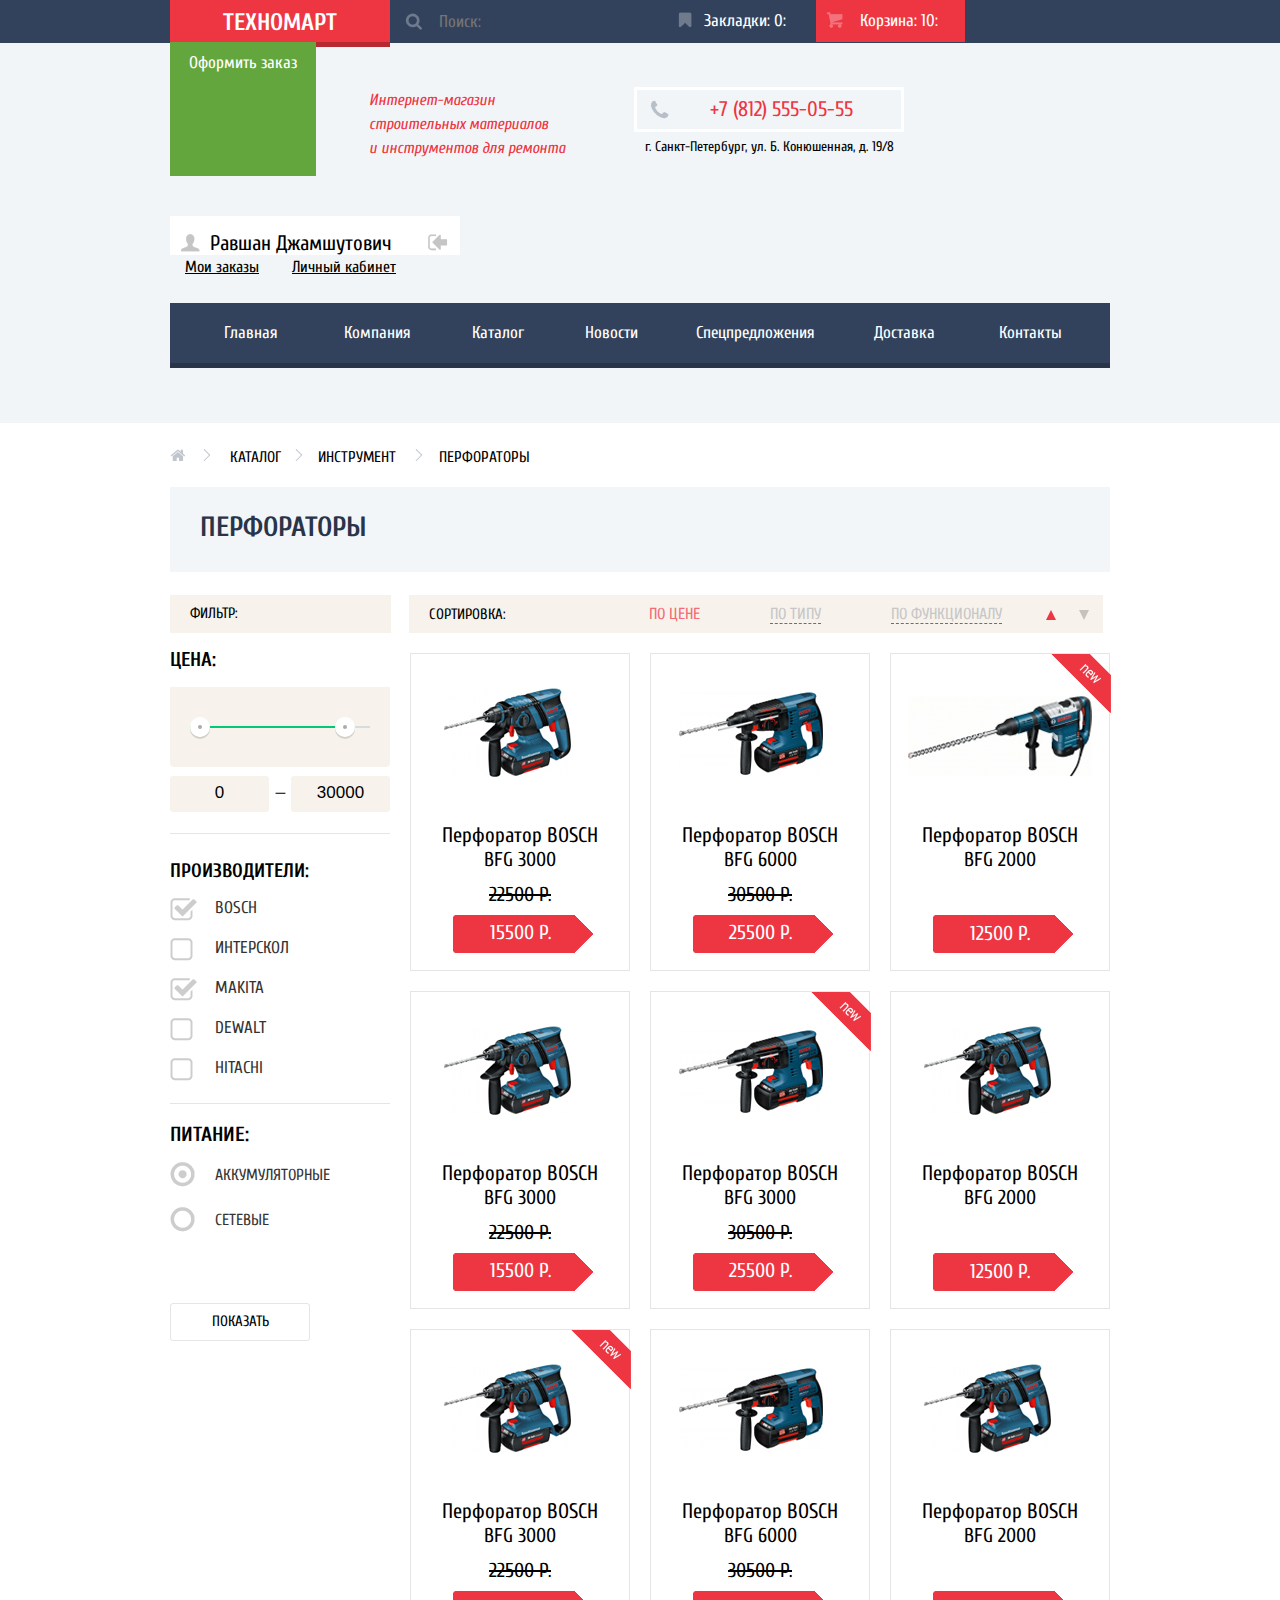
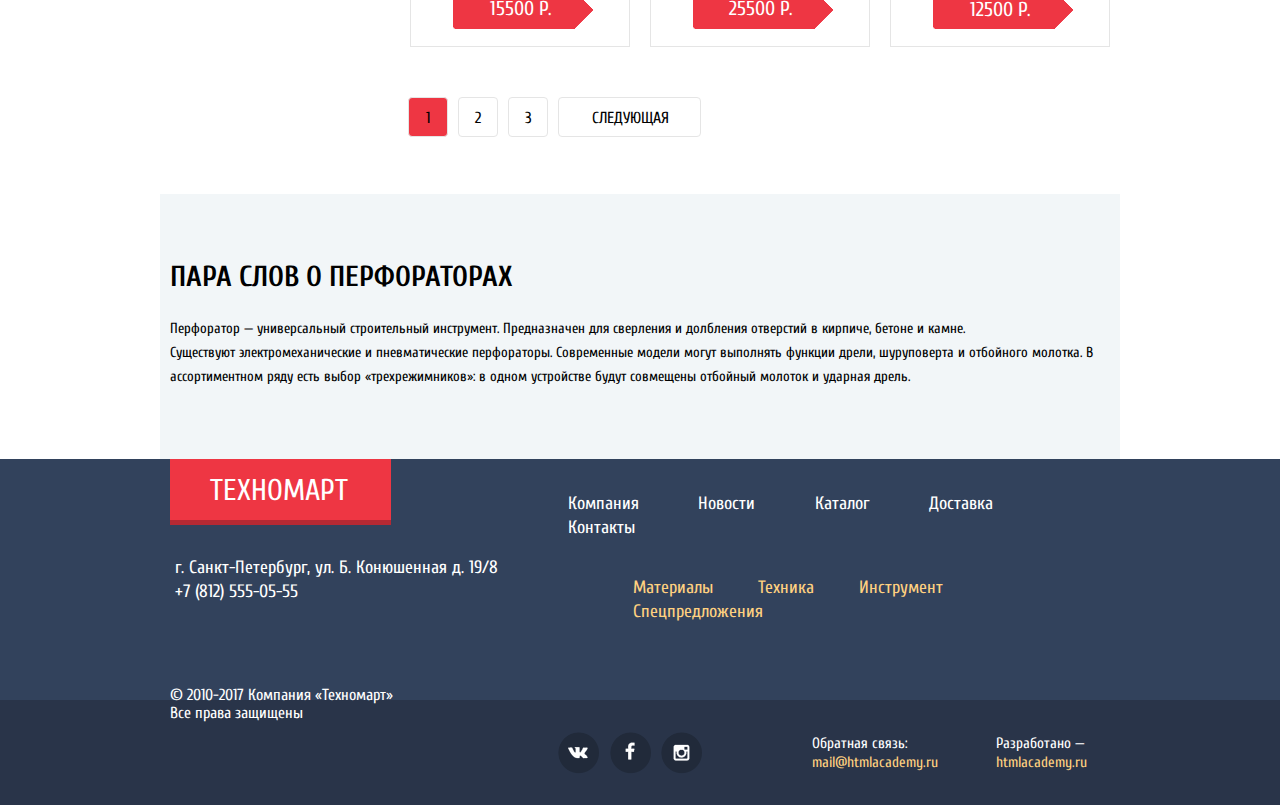
==== commit e8cc2ef4: "19.02" ====
--- a/catalog.html
+++ b/catalog.html
@@ -15,7 +15,7 @@
         <div class="header_layout container">
 
             <div class="to_start_page_header">
-                <a class="to_start_page_link">Техномарт</a>
+                <a href="index.html" class="to_start_page_link">Техномарт</a>
             </div>
 
             <form action="#" method="post" class="search">
@@ -56,13 +56,13 @@
             <nav class="main_navigation">
                 <ul>
                     <li>
-                        <a class="nav_to_main">Главная</a>
+                        <a class="nav_to_main" href="index.html">Главная</a>
                     </li>
                     <li>
                         <a class="nav_to_company" href="#">Компания</a>
                     </li>
                     <li>
-                        <a class="nav_to_catalog" href="#">Каталог</a>
+                        <a class="nav_to_catalog current_page">Каталог</a>
                     </li>
                     <li>
                         <a class="nav_to_news" href="#">Новости</a>
@@ -88,7 +88,7 @@
             <div class="breadcrumbs">
                 <ul>
                     <li>
-                        <a href="#" class="home_link"></a>
+                        <a href="index.html" class="home_link">home</a>
                     </li>
                     <li>
                         <a href="#">Каталог</a>
@@ -108,7 +108,7 @@
                 <span class="filter_panel_left">Фильтр:</span>
                 <div class="filter_panel_right">
                     <span>Сортировка:</span>
-                    <a class="right_filter_link active_link">по цене</a>
+                    <a class="right_filter_link active_link current_page">по цене</a>
                     <a class="right_filter_link" href="#"><u>по типу</u></a>
                     <a class="right_filter_link" href="#"><u>по функционалу</u></a>
                     <div class="right_filter_icons">
@@ -176,7 +176,7 @@
 
                     <div class="catalog_product">
                         <div class="product_action">
-                            <a href="#" class="open_popup">
+                            <a href="#modal_2" class="open_popup">
                                 <span class="popup_name">Купить</span>
                             </a>
                             <a href="#" class="popup_bookmark">В закладки</a>
@@ -194,7 +194,7 @@
 
                     <div class="catalog_product">
                         <div class="product_action">
-                            <a href="#" class="open_popup">
+                            <a href="#modal_2" class="open_popup">
                                 <span class="popup_name">Купить</span>
                             </a>
                             <a href="#" class="popup_bookmark">В закладки</a>
@@ -212,7 +212,7 @@
 
                     <div class="catalog_product">
                         <div class="product_action">
-                            <a href="#" class="open_popup">
+                            <a href="#modal_2" class="open_popup">
                                 <span class="popup_name">Купить</span>
                             </a>
                             <a href="#" class="popup_bookmark">В закладки</a>
@@ -229,7 +229,7 @@
 
                     <div class="catalog_product">
                         <div class="product_action">
-                            <a href="#" class="open_popup">
+                            <a href="#modal_2" class="open_popup">
                                 <span class="popup_name">Купить</span>
                             </a>
                             <a href="#" class="popup_bookmark">В закладки</a>
@@ -247,7 +247,7 @@
 
                     <div class="catalog_product">
                         <div class="product_action">
-                            <a href="#" class="open_popup">
+                            <a href="#modal_2" class="open_popup">
                                 <span class="popup_name">Купить</span>
                             </a>
                             <a href="#" class="popup_bookmark">В закладки</a>
@@ -265,7 +265,7 @@
 
                     <div class="catalog_product">
                         <div class="product_action">
-                            <a href="#" class="open_popup">
+                            <a href="#modal_2" class="open_popup">
                                 <span class="popup_name">Купить</span>
                             </a>
                             <a href="#" class="popup_bookmark">В закладки</a>
@@ -282,7 +282,7 @@
 
                     <div class="catalog_product">
                         <div class="product_action">
-                            <a href="#" class="open_popup">
+                            <a href="#modal_2" class="open_popup">
                                 <span class="popup_name">Купить</span>
                             </a>
                             <a href="#" class="popup_bookmark">В закладки</a>
@@ -300,7 +300,7 @@
 
                     <div class="catalog_product">
                         <div class="product_action">
-                            <a href="#" class="open_popup">
+                            <a href="#modal_2" class="open_popup">
                                 <span class="popup_name">Купить</span>
                             </a>
                             <a href="#" class="popup_bookmark">В закладки</a>
@@ -318,7 +318,7 @@
 
                     <div class="catalog_product">
                         <div class="product_action">
-                            <a href="#" class="open_popup">
+                            <a href="#modal_2" class="open_popup">
                                 <span class="popup_name">Купить</span>
                             </a>
                             <a href="#" class="popup_bookmark">В закладки</a>
@@ -338,7 +338,7 @@
             <div class="pagination">
                 <ul>
                     <li>
-                        <a class="btn shop_page_btn current">1</a>
+                        <a class="btn shop_page_btn current current_page">1</a>
                     </li>
                     <li>
                         <a class="btn shop_page_btn" href="#">2</a>
@@ -395,7 +395,7 @@
                                 <a href="#">Новости</a>
                             </li>
                             <li>
-                                <a href="#">Каталог</a>
+                                <a href="#" class="current_page">Каталог</a>
                             </li>
                             <li>
                                 <a href="#">Доставка</a>
@@ -430,7 +430,7 @@
 
                     <div class="feedback">Обратная связь:
                         <br>
-                        <a href="mailto:mail@htmlacademy.ru">mail@htmlacademy.ru</a>
+                        <a href="#modal">mail@htmlacademy.ru</a>
                     </div>
 
                     <div class="made_by">Разработано —
@@ -442,6 +442,30 @@
             </div>
         </div>
     </footer>
+    <div id="modal">
+      <div class="modal_content">
+        <a href="#modal_close" class="modal_content_close" type="button" title="Закрыть">Закрыть</a>
+        <div class="feedback_user">
+          <p>Ваше имя:</p>
+          <input class="feedback_user_field" type="text" name="login" placeholder="   Представьтесь, пожалуйста">
+        </div>
+        <div class="feedback_email">
+          <p>Ваш e-mail:</p>
+          <input class="feedback_email_field" type="text" name="password" placeholder="   Для отправки ответа">
+        </div>
+        <div class="feedback_comment">
+          <p>Текст письма:</p>
+          <textarea name="feedback_comment_field" id="feedback_field" placeholder="   В свободной форме"></textarea>
+        </div>
+        <a class="feedback_submit red_btn" href="#">Отправить</a>
+      </div>
+      </div>
+    <div class="modal_content_2" id="modal_2">
+      <a href="#modal_2_close" class="modal_content_close" type="button" title="Закрыть">Закрыть</a>
+      <p>Товар добавлен в корзину!</p>
+      <a class="make_order red_btn" href="#">Оформить заказ</a>
+      <a class="continue" href="#modal_2_close">Продолжить покупки</a>
+    </div>
 </body>
 
 </html>
--- a/css/style.css
+++ b/css/style.css
@@ -35,8 +35,13 @@
 }
 
 a {
+cursor: pointer;
 text-decoration: none;
 color: inherit;
+}
+
+.current_page {
+cursor: default;
 }
 
 .container {
@@ -56,12 +61,11 @@
   padding-bottom: 60px;
 }
 
-.header_layout::before {
+body::before {
   content: "";
   position: absolute;
   top: 0px;
-  left: -500px;
-  width: 2000px;
+  width: 100%;
   height: 43px;
   background-color: #32425c;
   z-index: 0;
@@ -616,6 +620,16 @@
   text-decoration: underline;
 }
 
+.footer_navigation_1 a:active{
+  text-decoration: none;
+  opacity: 0.3;
+}
+
+.footer_navigation_2 a:active {
+  text-decoration: none;
+  opacity: 0.3;
+}
+
 .footer_social {
   position: relative;
   margin-left: 40px;
@@ -779,6 +793,239 @@
   height: 105px;
   background-color: #293449;
   z-index: 0;
+}
+
+.modal_content {
+  display: flex;
+  position: fixed;
+  flex-wrap: wrap;
+  align-items: flex-start;
+  top: 120px;
+  left: 50%;
+  margin-left: -330px;
+  width: 620px;
+  height: 432px;
+  padding: 55px 80px;
+  box-shadow: 0 30px 50px rgba(0, 0, 0, 0.7);
+  box-sizing: border-box;
+  background-color: white;
+  border-top: 7px solid #ee3643;
+  z-index: 1000;
+}
+
+.modal_content_close {
+  width: 30px;
+  height: 30px;
+  position: absolute;
+  top: 5px;
+  right: 15px;
+  font-size: 0;
+  background-color: white;
+  border: 0;
+  cursor: pointer;
+}
+
+.modal_content_close::before,
+.modal_content_close::after {
+  content: "";
+  position: absolute;
+  top: 13px;
+  right: 1px;
+  width: 28px;
+  height: 5px;
+  background-color: #ee3643;
+  border-radius: 1px;
+}
+
+.modal_content_close::before {
+  transform: rotate(45deg);
+}
+
+.modal_content_close::after {
+  transform: rotate(-45deg);
+}
+
+.modal_content p {
+  margin: 0;
+  font-size: 20px;
+  line-height: 42px;
+}
+
+.feedback_user {
+  margin-right: 20px;
+}
+
+.feedback_comment {
+  padding-right: 300px;
+  margin-top: 10px;
+}
+
+.feedback_user input[type="text"] {
+  border-radius: 3px;
+  border: 2px solid #d7dcde;
+  width: 215px;
+  height: 27px;
+  font-size: 14px;
+  line-height: 24px;
+  font-family: "Cuprum", sans-serif;
+  color: #000000;
+}
+
+.feedback_email input[type="text"] {
+  border-radius: 3px;
+  border: 2px solid #d7dcde;
+  width: 215px;
+  height: 27px;
+  font-size: 14px;
+  line-height: 24px;
+  font-family: "Cuprum", sans-serif;
+  color: #000000;
+}
+
+.feedback_comment textarea {
+  border-radius: 3px;
+  border: 2px solid #d7dcde;
+  width: 450px;
+  height: 110px;
+  font-size: 14px;
+  font-family: "Cuprum", sans-serif;
+  color: #000000;
+}
+
+.feedback_user input:focus {
+  border-color: #ee3643;
+}
+
+.feedback_email input:focus {
+  border-color: #ee3643;
+}
+
+.feedback_comment textarea:focus {
+  border-color: #ee3643;
+}
+
+.feedback_submit {
+  padding-top: 5px;
+  padding-bottom: 5px;
+  padding-left: 190px;
+  width: 100%;
+  margin-top: 52px;
+  text-transform: uppercase;
+  z-index: 10;
+}
+
+.modal_content::before {
+  content: "";
+  position: absolute;
+  right: 0%;
+  bottom: 0px;
+  width: 100%;
+  height: 100px;
+  background-color: #f1f1f1;
+  z-index: 0;
+}
+
+.modal_content_2 {
+  position: fixed;
+  top: 120px;
+  left: 50%;
+  margin-left: -330px;
+  width: 620px;
+  height: 283px;
+  padding: 55px 80px;
+  box-shadow: 0 30px 50px rgba(0, 0, 0, 0.7);
+  box-sizing: border-box;
+  background-color: white;
+  border-top: 7px solid #ee3643;
+  z-index: 1000;
+}
+
+.modal_content_2::before {
+  content: "";
+  position: absolute;
+  right: 0%;
+  bottom: 0px;
+  width: 100%;
+  height: 100px;
+  background-color: #f1f1f1;
+  z-index: -1;
+}
+
+.modal_content_2::after {
+  content: "";
+  position: absolute;
+  top: 60px;
+  left: 80px;
+  width: 66px;
+  height: 66px;
+  background: url("../img/success.png") no-repeat;
+}
+
+.modal_content_2 p {
+  font-size: 30px;
+  margin-left: 100px;
+  margin-bottom: 90px;
+}
+
+.make_order {
+  font-size: 14px;
+  margin-top: 10px;
+  width: 215px;
+  height: 38px;
+  display: inline-block;
+  z-index: 100;
+  margin-right: 20px;
+  text-align: center;
+  line-height: 38px;
+  text-transform: uppercase;
+}
+
+.continue {
+  font-size: 14px;
+  border-radius: 3px;
+  background-color: white;
+  width: 215px;
+  height: 38px;
+  display: inline-block;
+  z-index: 100;
+  text-align: center;
+  line-height: 35px;
+  vertical-align: middle;
+  text-transform: uppercase;
+  box-sizing: border-box;
+  border: 2px solid white;
+}
+
+.continue:hover {
+  border: 2px solid #bdc6ca;
+}
+
+.continue:active {
+  border: 2px solid #ee3643;
+}
+
+#modal {
+  display: none;
+}
+
+#modal_close:target ~ #modal {
+  display: none;
+}
+
+#modal:target  {
+  display: block;
+}
+
+#modal_2 {
+  display: none;
+}
+
+#modal_2_close:target ~ #modal_2 {
+  display: none;
+}
+
+#modal_2:target  {
+  display: block;
 }
 
 /* index.html  */
@@ -878,35 +1125,87 @@
 
 
 .slider {
+  position: relative;
   height: 266px;
   width: 620px;
 }
 
+.slider input[type=radio] {
+    position:absolute;
+    opacity:0;
+}
+
+.slider_controls_1 {
+    position:absolute;
+    bottom:35px;
+    left:50%;
+    width:200px;
+    height:10px;
+    margin-left:-100px;
+    text-align:center;
+    z-index:1000;
+}
+
+.slider_controls_1 label{
+    display:inline-block;
+    width:6px;
+    height:6px;
+    margin:0 3px;
+    background:white;
+    border:3px solid white;
+    vertical-align:top;
+    border-radius:50%;
+    cursor:pointer;
+    z-index:1000;
+}
+
+#slider_btn_1:checked ~ .slider_controls_1 label[for="slider_btn_1"],
+#slider_btn_2:checked ~ .slider_controls_1 label[for="slider_btn_2"] {
+    background:#ee3643;
+}
+
+.slider_controls_2 {
+    position:absolute;
+    display: flex;
+    justify-content: space-between;
+    bottom: 110px;
+    left:0;
+    width:620px;
+    height:45px;
+    z-index:1000;
+}
+
+.slider_controls_2 label:nth-child(1)  {
+    margin-left: 25px;
+    width: 30px;
+    height: 45px;
+    background: url("../img/banner_left.png") no-repeat;
+    z-index:1000;
+    cursor: pointer;
+}
+
+.slider_controls_2 label:nth-child(2)  {
+  margin-right: 18px;
+  width: 30px;
+  height: 45px;
+  background: url("../img/banner_right.png") no-repeat;
+  z-index:1000;
+  cursor: pointer;
+}
+
+.slider_item{
+  display: none;
+}
+
+#slider_btn_1:checked ~ .slides .slider_item:nth-child(1) {
+    display: block;
+}
+#slider_btn_2:checked ~ .slides .slider_item:nth-child(2) {
+    display: block;
+}
+
 .slider_item {
-  position: relative;
   z-index: 0;
-}
-
-.slider_item::after {
-content: "";
-position: absolute;
-top: 115px;
-left: 25px;
-background: url("../img/sprite.png") no-repeat;
-width: 22px;
-height: 40px;
-background-position: -10px -10px;
-}
-
-.slider_item::before {
-content: "";
-position: absolute;
-top: 0px;
-left: 0px;
-background: url("../img/sprite.png") no-repeat;
-width: 22px;
-height: 40px;
-background-position: -10px -70px;
 }
 
 .puncher_picture {
@@ -926,7 +1225,6 @@
   z-index: 1;
 }
 
-
 .slider_item  p {
   left: 25px;
   top: 45px;
@@ -935,7 +1233,6 @@
   z-index: 1;
   font-size: 20px;
 }
-
 
 .slider_item  a {
   top: 205px;
@@ -949,10 +1246,6 @@
   padding-left: 50px;
   padding-right: 50px;
   padding-bottom: 5px;
-}
-
-.slider_item:nth-child(2) {
-  visibility: hidden;
 }
 
 .banner:nth-child(6) {
@@ -1416,17 +1709,34 @@
 }
 
 .to_manufacture:hover {
-    box-shadow: 0 10px 25px 0 rgba(41, 52, 73, 0.5)
+  box-shadow: 0 10px 25px rgba(41, 52, 73, .5);
+}
+
+.to_manufacture:active {
+    box-shadow: 0 4px 10px rgba(41, 52, 73, .5)
+}
+.to_manufacture:active img {
+    opacity: .3
 }
 
 .main_middle {
+  position: relative;
   background: #f2f6f8;
   padding-top: 10px;
   padding-bottom: 100px;
 }
 
+.main_middle::after {
+  content: "";
+  position: absolute;
+  width: 2px;
+  height: 230px;
+  top: 40px;
+  left: 40px;
+  z-index: 1000;
+}
+
 .services {
-
   padding-top: 40px;
 }
 
@@ -1440,53 +1750,141 @@
 }
 
 .tabs {
+  position: relative;
   display: flex;
   justify-content: flex-start;
-}
-
-.service_icon {
-  display: none
-}
-
-.tab_right {
-  display: none
+  align-items: flex-start;
+}
+
+
+.tabs input[type=radio] {
+    position:absolute;
+    opacity:0;
 }
 
 .tab_list_left {
-  background-color: teal;
   display: flex;
   flex-flow: column;
   justify-content: flex-start;
   margin-top: 53px;
 }
 
-.tab_left {
+.tab_list_left label {
    font-size: 22px;
-   padding-top: 15px;
+   padding-top: 18px;
    padding-right: 140px;
-   padding-bottom: 17px;
-   padding-left: 7px;
-}
-
-.tab_list_right {
-  display: flex;
-}
-
-.active_tab_right {
-  padding-left: 80px;
-  padding-top: 32px;
-  display: block;
-}
-
-.tab_right h2 {
-  font-size: 34px;
-  margin-bottom: 35px;
-}
-
-.tab_right p {
-  font-size: 14.5px;
-  padding-right: 280px;
-}
+   padding-bottom: 18px;
+   padding-left: 20px;
+   cursor:pointer;
+   background:#32425c;
+   color: white;
+   border-top: 1px solid #405069;
+   border-bottom: 1px solid #293449;
+}
+
+.tab_list_left label:hover {
+   background:#293449;
+   border-bottom: 1px solid #293449;
+}
+
+.tab_list_left label:first-child {
+  border-top: 0px;
+}
+
+#services_btn_1:checked ~ .tab_list_left label[for="services_btn_1"],
+#services_btn_2:checked ~ .tab_list_left label[for="services_btn_2"],
+#services_btn_3:checked ~ .tab_list_left label[for="services_btn_3"] {
+    background:white;
+    border-bottom: 1px solid white;
+    color: #32425c;
+  }
+
+  .tab_right {
+    padding-right: 0px;
+    padding-top: 30px;
+    padding-left: 85px;
+    display: none;
+    z-index: 100;
+  }
+
+  #services_btn_1:checked ~ .tab_list_right .tab_right:nth-child(1) {
+      display: block;
+  }
+  #services_btn_2:checked ~ .tab_list_right .tab_right:nth-child(2) {
+      display: block;
+  }
+  #services_btn_3:checked ~ .tab_list_right .tab_right:nth-child(3) {
+      display: block;
+  }
+
+  .tab_right:nth-child(1)::after {
+    content: "";
+    position: absolute;
+    top: 75px;
+    left: 230px;
+    background: url("../img/sprite.png") no-repeat;
+    width: 468px;
+    height: 261px;
+    background-position: -10px -518px;
+    z-index: 0;
+  }
+
+  .tab_right:nth-child(2)::after {
+    content: "";
+    position: absolute;
+    top: 55px;
+    left: 310px;
+    background: url("../img/sprite.png") no-repeat;
+    width: 389px;
+    height: 283px;
+    background-position: -10px -799px;
+    z-index: 0;
+  }
+
+  .tab_right:nth-child(3)::after {
+    content: "";
+    position: absolute;
+    top: 50px;
+    left: 210px;
+    background: url("../img/sprite.png") no-repeat;
+    width: 465px;
+    height: 285px;
+    background-position: -10px -130px;
+    z-index: 0;
+  }
+
+  .credit_link {
+    display: inline-block;
+    text-transform: uppercase;
+    font-size: 14px;
+    margin-top: 20px;
+    padding-top: 10px;
+    padding-right: 40px;
+    padding-bottom: 5px;
+    padding-left: 40px;
+  }
+
+  .tab_list_right {
+    position: relative;
+    display: flex;
+    align-items: flex-start;
+  }
+
+  .tab_right h2 {
+    font-size: 34px;
+    margin-bottom: 30px;
+    color: #32425c;
+  }
+
+  .tab_right p {
+    font-size: 14px;
+    padding-right: 280px;
+  }
+
+  .tab_right p:nth-child(2) {
+    font-size: 13.5px;
+    padding-right: 280px;
+  }
 
 .main_bottom {
   padding-top: 10px;
@@ -1616,6 +2014,16 @@
   position: relative;
 }
 
+.home_link {
+  position: absolute;
+  top: 1px;
+  left: 2px;
+  font-size: 0px;
+  display: block;
+  width: 15px;
+  height: 15px;
+}
+
 .breadcrumbs::before {
   content: "";
   position: absolute;
@@ -1625,17 +2033,6 @@
   width: 15px;
   height: 12px;
   background-position: -10px -1298px;
-}
-
-.breadcrumbs::after {
-  content: "";
-  position: absolute;
-  bottom: 8px;
-  left: 125px;
-  background: url("../img/sprite.png") no-repeat;
-  width: 8px;
-  height: 12px;
-  background-position: -10px -1488px;
 }
 
 .breadcrumbs ul {
@@ -1677,6 +2074,17 @@
 
 .breadcrumbs ul li:last-child  {
   margin-left: 23px;
+}
+
+.breadcrumbs ul li:last-child::after {
+  content: "";
+  position: absolute;
+  bottom: 8px;
+  left: 125px;
+  background: url("../img/sprite.png") no-repeat;
+  width: 8px;
+  height: 12px;
+  background-position: -10px -1488px;
 }
 
 .sub_header {
@@ -1901,6 +2309,7 @@
 
 input[type= "checkbox"] + label {
    display: block;
+   opacity: 0.8;
    margin: 10px 0px;
    line-height: 20px;
    padding-left: 45px;
@@ -1908,6 +2317,10 @@
    cursor: pointer;
 }
 
+input[type= "checkbox"] + label:hover {
+  opacity: 1;
+}
+
 input[type="checkbox"] + label::before {
   content: "";
   position: absolute;
@@ -1963,11 +2376,16 @@
 
 input[type="radio"] + label {
    display: block;
+   opacity: 0.8;
    margin: 10px 0px;
    line-height: 20px;
    padding-left: 45px;
    position: relative;
    cursor: pointer;
+}
+
+input[type="radio"] + label:hover {
+  opacity: 1;
 }
 
 input[type="radio"] + label::before {
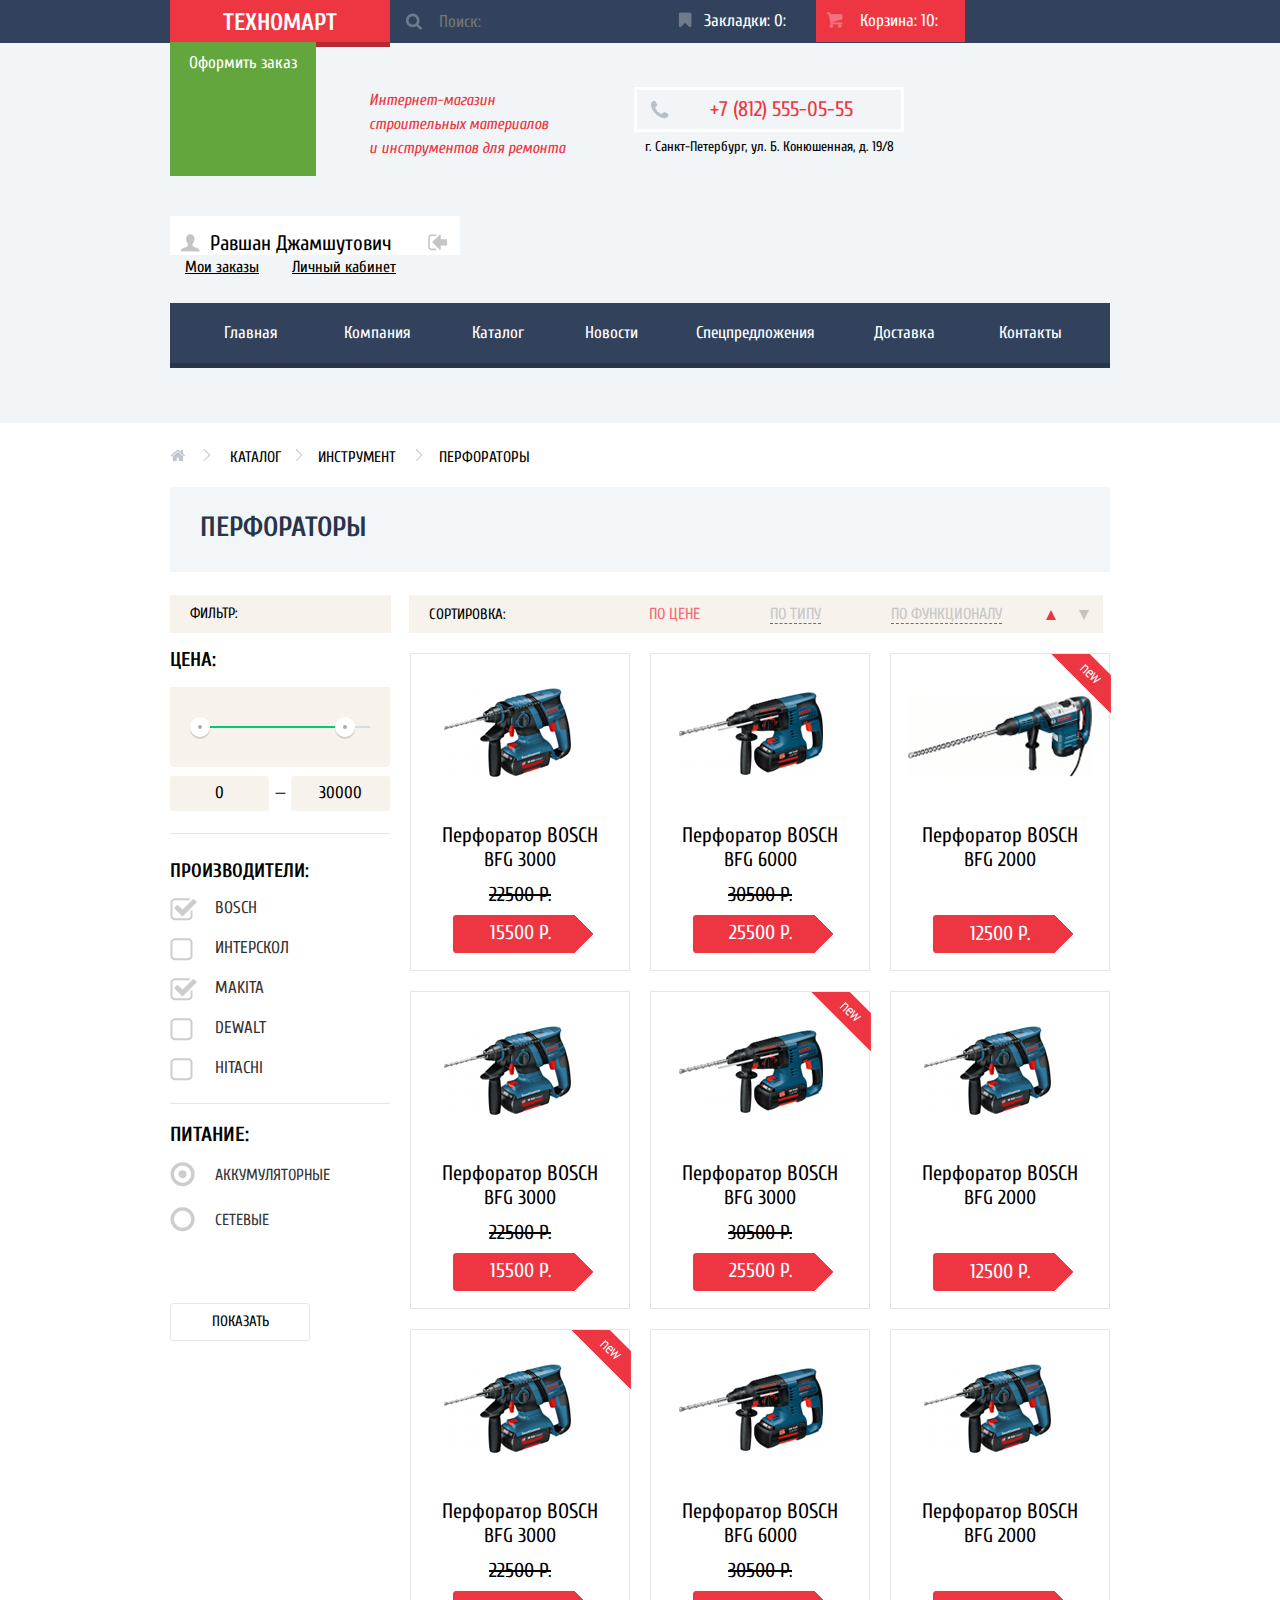
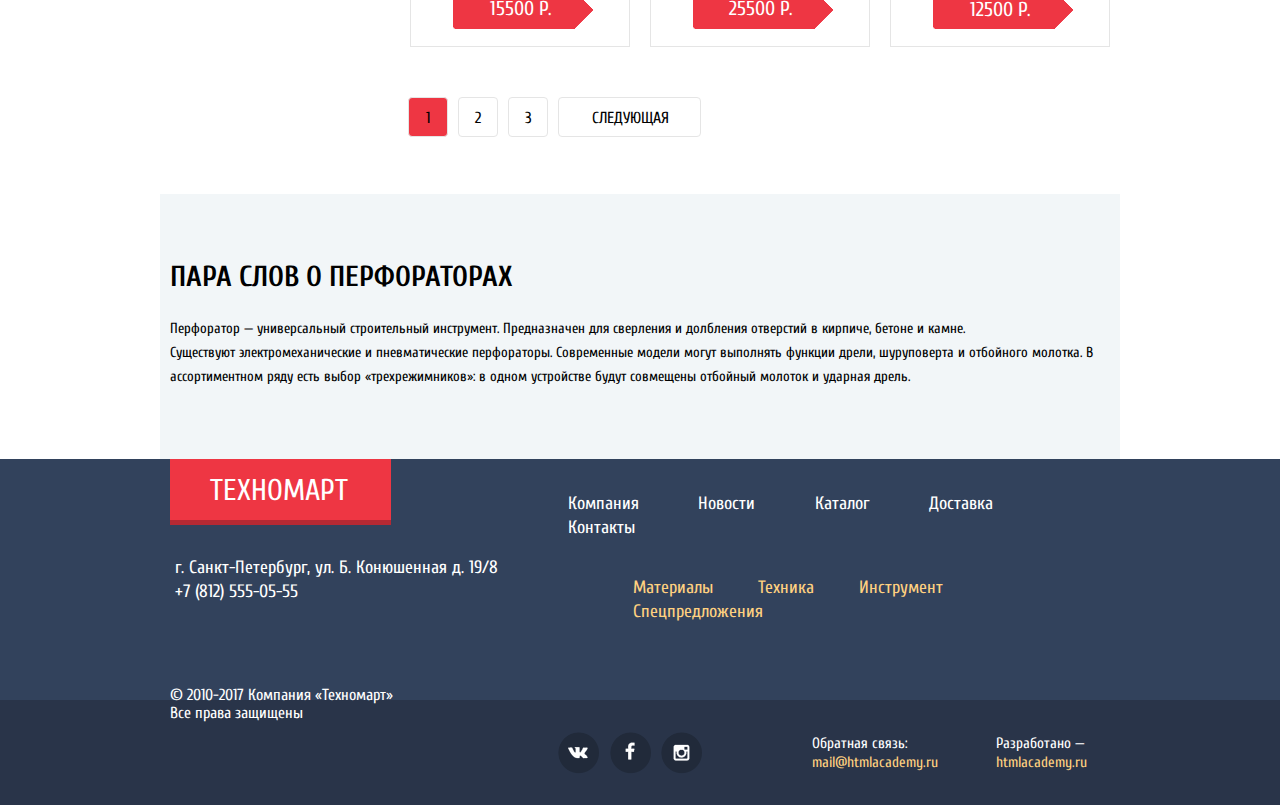
==== commit 73c679d3: "Final" ====
--- a/catalog.html
+++ b/catalog.html
@@ -357,15 +357,14 @@
 
             <h2 class="about_item_header">Пара слов о перфораторах</h2>
             <p class="about_item_text">Перфоратор — универсальный строительный инструмент. Предназначен для сверления и долбления отверстий в кирпиче, бетоне и камне.
-                <br> Существуют электромеханические и пневматические перфораторы. Современные модели могут выполнять функции дрели, шуруповерта и отбойного молотка. В
-                <br>ассортиментном ряду есть выбор «трехрежимников»: в одном устройстве будут совмещены отбойный молоток и ударная дрель.</p>
+                <br> Существуют электромеханические и пневматические перфораторы. Современные модели могут выполнять функции дрели, шуруповерта и отбойного молотка. В ассортиментном ряду есть выбор «трехрежимников»: в одном устройстве будут совмещены отбойный молоток и ударная дрель.</p>
 
         </div>
     </main>
     <footer>
-        <div class="main_footer container">
-
-            <div class="footer_layout">
+        <div class="main_footer">
+
+            <div class="footer_layout container">
 
                 <div class="footer_left">
 
@@ -395,7 +394,7 @@
                                 <a href="#">Новости</a>
                             </li>
                             <li>
-                                <a href="#" class="current_page">Каталог</a>
+                                <a href="catalog.html">Каталог</a>
                             </li>
                             <li>
                                 <a href="#">Доставка</a>
@@ -443,28 +442,28 @@
         </div>
     </footer>
     <div id="modal">
-      <div class="modal_content">
-        <a href="#modal_close" class="modal_content_close" type="button" title="Закрыть">Закрыть</a>
-        <div class="feedback_user">
-          <p>Ваше имя:</p>
-          <input class="feedback_user_field" type="text" name="login" placeholder="   Представьтесь, пожалуйста">
+        <div class="modal_content">
+            <a href="#modal_close" class="modal_content_close" type="button" title="Закрыть">Закрыть</a>
+            <div class="feedback_user">
+                <p>Ваше имя:</p>
+                <input class="feedback_user_field" type="text" name="login" placeholder="   Представьтесь, пожалуйста">
+            </div>
+            <div class="feedback_email">
+                <p>Ваш e-mail:</p>
+                <input class="feedback_email_field" type="text" name="password" placeholder="   Для отправки ответа">
+            </div>
+            <div class="feedback_comment">
+                <p>Текст письма:</p>
+                <textarea name="feedback_comment_field" id="feedback_field" placeholder="   В свободной форме"></textarea>
+            </div>
+            <a class="feedback_submit red_btn" href="#">Отправить</a>
         </div>
-        <div class="feedback_email">
-          <p>Ваш e-mail:</p>
-          <input class="feedback_email_field" type="text" name="password" placeholder="   Для отправки ответа">
-        </div>
-        <div class="feedback_comment">
-          <p>Текст письма:</p>
-          <textarea name="feedback_comment_field" id="feedback_field" placeholder="   В свободной форме"></textarea>
-        </div>
-        <a class="feedback_submit red_btn" href="#">Отправить</a>
-      </div>
-      </div>
+    </div>
     <div class="modal_content_2" id="modal_2">
-      <a href="#modal_2_close" class="modal_content_close" type="button" title="Закрыть">Закрыть</a>
-      <p>Товар добавлен в корзину!</p>
-      <a class="make_order red_btn" href="#">Оформить заказ</a>
-      <a class="continue" href="#modal_2_close">Продолжить покупки</a>
+        <a href="#modal_2_close" class="modal_content_close" type="button" title="Закрыть">Закрыть</a>
+        <p>Товар добавлен в корзину!</p>
+        <a class="make_order red_btn" href="#">Оформить заказ</a>
+        <a class="continue" href="#modal_2_close">Продолжить покупки</a>
     </div>
 </body>
 
--- a/css/style.css
+++ b/css/style.css
@@ -1,7 +1,7 @@
 body {
     font-size: 17px;
     font-weight: normal;
-    font-family: "Cuprum", sans-serif;
+    font-family: "Cuprum", "Arial", sans-serif;
     color: black;
     line-height: 24px;
     min-width: 940px;
@@ -61,7 +61,7 @@
   padding-bottom: 60px;
 }
 
-body::before {
+.main_header::before {
   content: "";
   position: absolute;
   top: 0px;
@@ -108,7 +108,7 @@
     z-index: 10;
 }
 
-.search::before {
+.search::after {
   content: "";
   position: absolute;
   opacity: .3;
@@ -122,16 +122,17 @@
 }
 
 .search:hover .search_input {
-    background: #212a3a
-}
-
-.search:hover::before {
+    background: #212a3a;
+}
+
+.search:hover::after {
   opacity: 1;
+  z-index: 5;
 }
 
 .search .search_btn {
     position: absolute;
-    width: 50px;
+    width: 45px;
     height: 42px;
     padding: 0;
     border: 0;
@@ -140,7 +141,7 @@
     color: #fff;
     opacity: .3;
     top: 0;
-    left: 0
+    left: 3px;
 }
 
 .search .search_btn:active {
@@ -148,6 +149,7 @@
 }
 
 .search .search_input {
+    position: relative;
     padding: 0;
     border: 0;
     width: 221px;
@@ -159,10 +161,10 @@
     outline: 0
 }
 
-/* Здесь надо, чтобы иконка с лупой оставалась в активном поле и изменяла цвет на красный. Не знаю, как сделать.  */
-
 .search .search_input:focus {
   background: #fff;
+  background: url("../img/icon_search_red_trick.png") no-repeat;
+  z-index: 100;
 }
 
 .bookmark {
@@ -513,7 +515,7 @@
   padding-bottom: 18px;
 }
 
-footer {
+.main_footer {
   background: #32425c;
 }
 
@@ -557,7 +559,6 @@
     background: #ca2c37
 }
 
-
 .footer_contacts {
   white-space: nowrap;
   font-size: 18px;
@@ -763,7 +764,6 @@
   color: #d13644;
 }
 
-
 .made_by {
   font-size: 15px;
   margin-top: 90px;
@@ -787,9 +787,8 @@
 .main_footer::before {
   content: "";
   position: absolute;
-  left: -500px;
   bottom: 0px;
-  width: 2000px;
+  width: 100%;
   height: 105px;
   background-color: #293449;
   z-index: 0;
@@ -867,7 +866,7 @@
   height: 27px;
   font-size: 14px;
   line-height: 24px;
-  font-family: "Cuprum", sans-serif;
+  font-family: "Cuprum", "Arial", sans-serif;
   color: #000000;
 }
 
@@ -878,7 +877,7 @@
   height: 27px;
   font-size: 14px;
   line-height: 24px;
-  font-family: "Cuprum", sans-serif;
+  font-family: "Cuprum", "Arial", sans-serif;
   color: #000000;
 }
 
@@ -888,7 +887,7 @@
   width: 450px;
   height: 110px;
   font-size: 14px;
-  font-family: "Cuprum", sans-serif;
+  font-family: "Cuprum", "Arial", sans-serif;
   color: #000000;
 }
 
@@ -1723,18 +1722,24 @@
   position: relative;
   background: #f2f6f8;
   padding-top: 10px;
-  padding-bottom: 100px;
 }
 
 .main_middle::after {
   content: "";
-  position: absolute;
-  width: 2px;
-  height: 230px;
-  top: 40px;
-  left: 40px;
+  display: none;
+  position: absolute;
+  background-color: #f2f6f8;
+  height: 185px;
+  top: 240px;
+  left: 245px;
   z-index: 1000;
 }
+
+.main_middle::after, .content {
+  background-color: #f2f6f8;
+  box-shadow: 5px 0  0.4em 0.4em  rgba(122,122,122,0.150);
+  transform: scale(-1, 1);
+  }
 
 .services {
   padding-top: 40px;
@@ -1767,6 +1772,7 @@
   flex-flow: column;
   justify-content: flex-start;
   margin-top: 53px;
+  padding-bottom: 100px;
 }
 
 .tab_list_left label {
@@ -1802,7 +1808,7 @@
   .tab_right {
     padding-right: 0px;
     padding-top: 30px;
-    padding-left: 85px;
+    padding-left: 80px;
     display: none;
     z-index: 100;
   }
@@ -1886,6 +1892,15 @@
     padding-right: 280px;
   }
 
+.delivery_tab {
+  padding-right: 83px;
+}
+
+.guarantee_tab {
+  padding-right: 0px;
+  font-size: 13px;
+}
+
 .main_bottom {
   padding-top: 10px;
   padding-bottom: 90px;
@@ -1964,7 +1979,6 @@
   background: url("../img/red_mark.png") no-repeat;
   background-position: 0 0;
 }
-
 
 .about_us_link {
   text-transform: uppercase;
@@ -2267,7 +2281,7 @@
 }
 .price_controls input {
     width: 95px;
-    font-family: 'PT Sans', 'Arial', sans-serif;
+    font-family: "Cuprum", "Arial", sans-serif;
     font-size: 17px;
     padding-top: 7px;
     padding-bottom: 9px;
@@ -2508,6 +2522,7 @@
 
 /* Sprite.png */
 
+/*
 .sprite {
     background-image: url(spritesheet.png);
     background-repeat: no-repeat;
@@ -2663,3 +2678,5 @@
     height: 72px;
     background-position: -10px -1954px;
 }
+
+  */
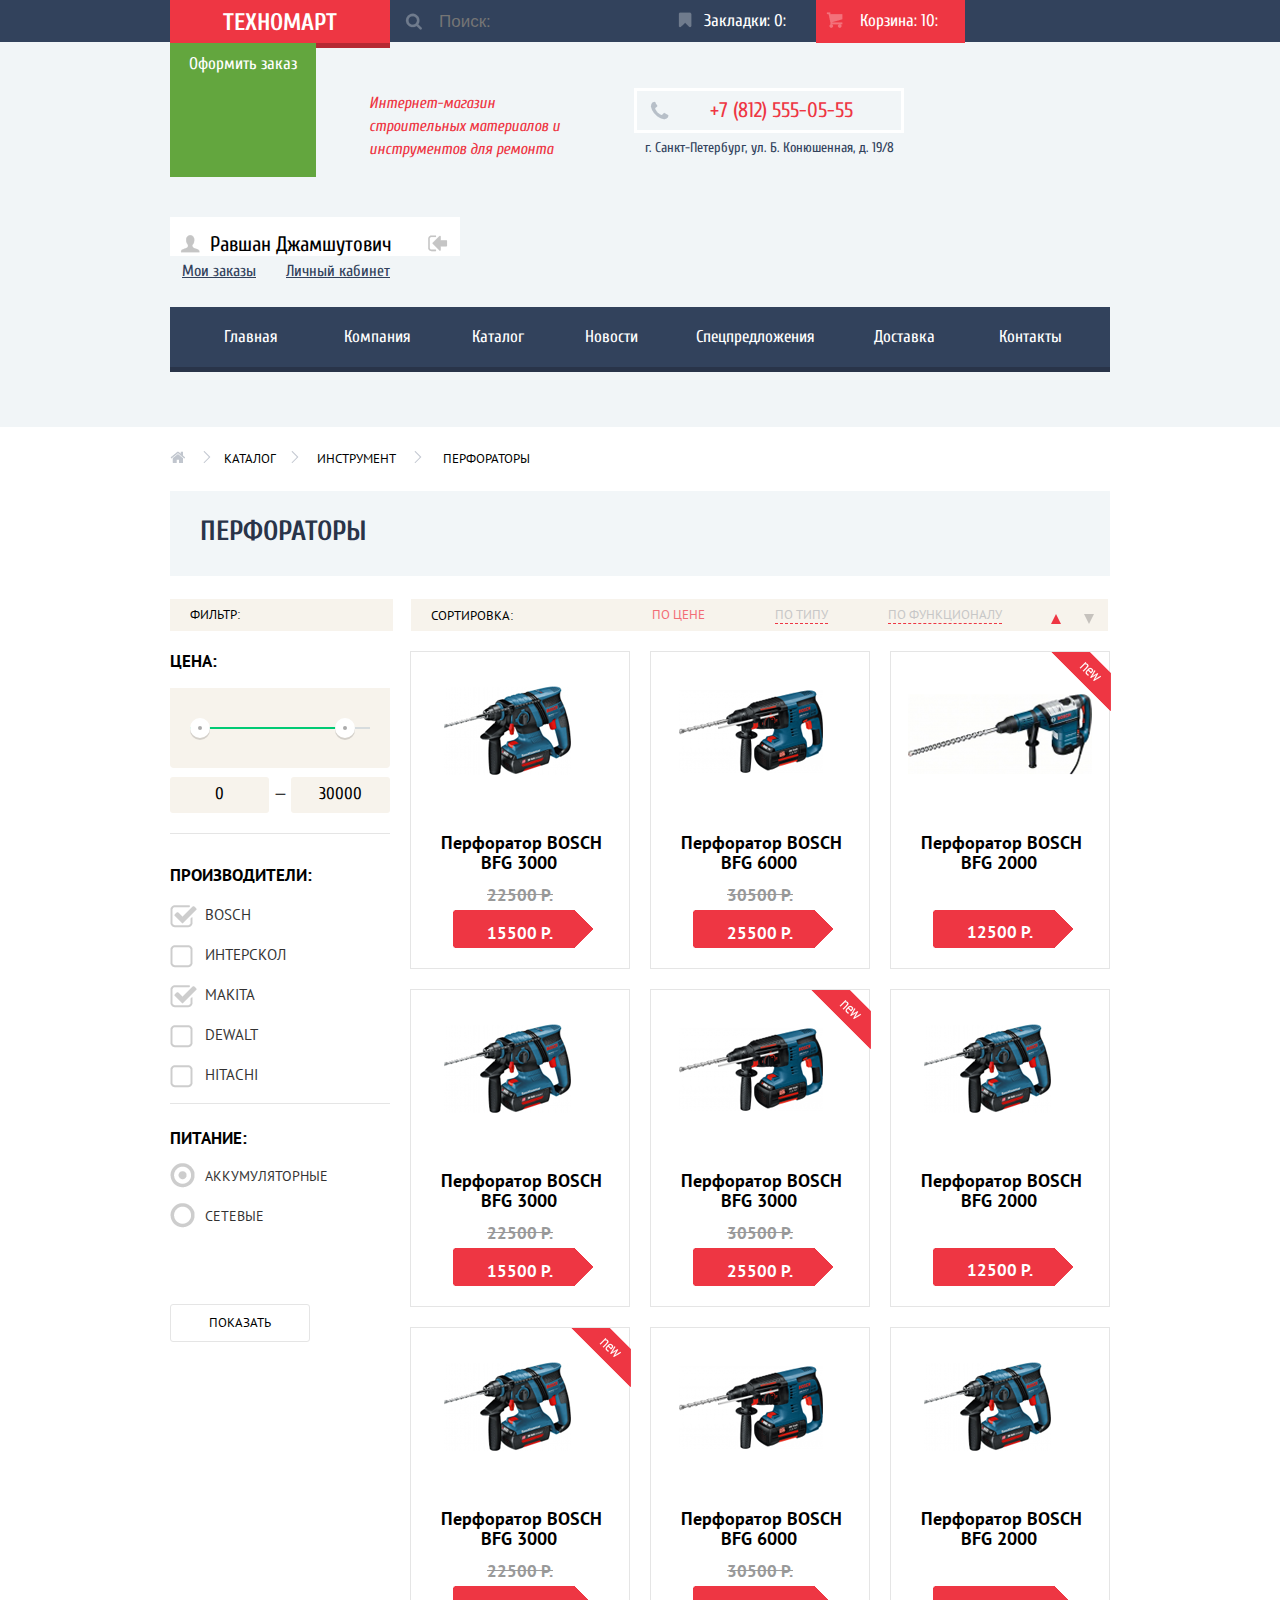
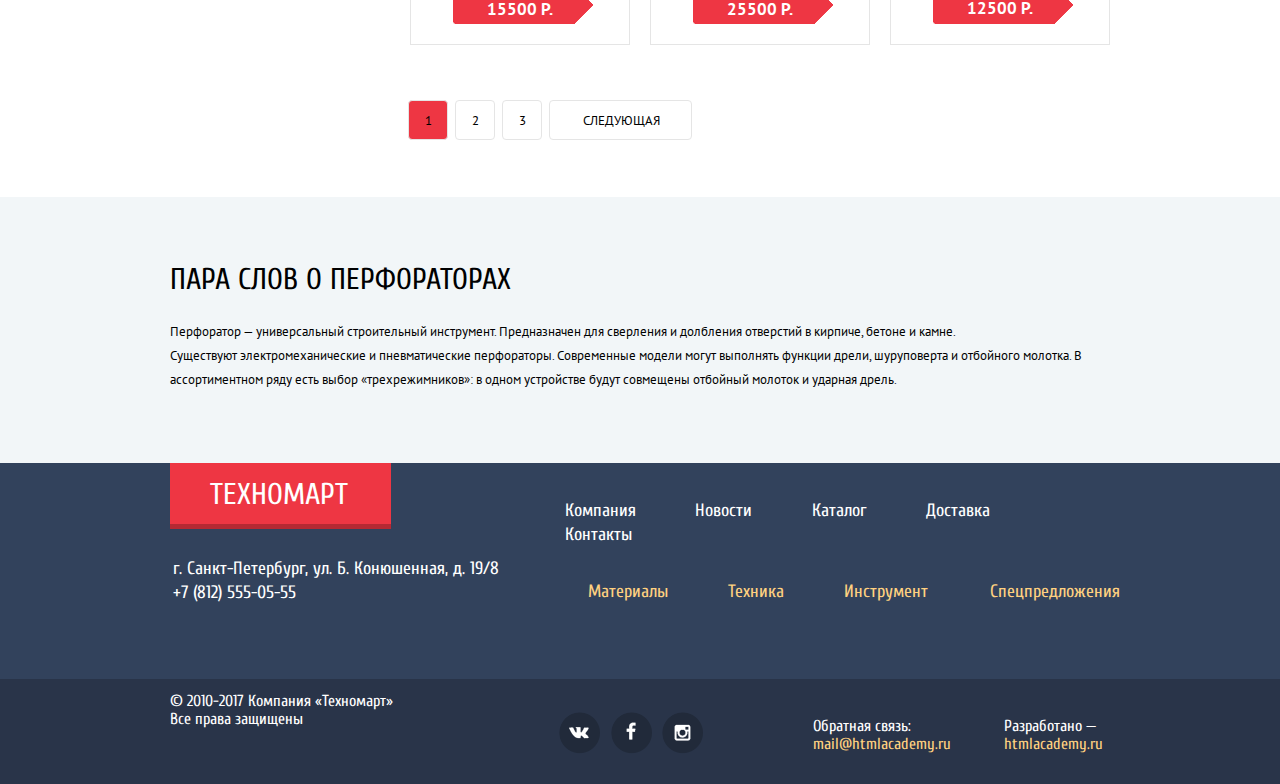
==== commit 0fef3b05: "Final_06" ====
--- a/catalog.html
+++ b/catalog.html
@@ -1,58 +1,63 @@
+<!--
+
+
+
+
+  Подправил замечания по базовым критериям, но проблему с отображением в IE так и не смог решить. Там всё съезжает из-за того, что проект на флексах.
+  Прогнал код через автопрефиксы, пытался гуглить какие-то другие решения, но все бесполезно. Наставник тоже развел руками.
+
+
+
+  P.s: цвет для активной кнопки пейджинга брал из styleguide, должно совпадать.
+
+
+
+
+-->
 <!DOCTYPE html>
 <html lang="ru">
 
 <head>
     <meta charset="utf-8">
+    <title>Техномарт — все для ремонта</title>
     <link href="https://fonts.googleapis.com/css?family=Cuprum:400,400i,700,700i&amp;subset=cyrillic" rel="stylesheet">
+    <link href="https://fonts.googleapis.com/css?family=PT+Sans:400,700&amp;subset=cyrillic" rel="stylesheet">
     <link rel="stylesheet" href="css/normalize.css">
     <link rel="stylesheet" href="css/style.css">
-    <title>Перфораторы — Техномарт</title>
 </head>
 
 <body>
-
     <header class="main_header">
         <div class="header_layout container">
-
             <div class="to_start_page_header">
                 <a href="index.html" class="to_start_page_link">Техномарт</a>
             </div>
-
             <form action="#" method="post" class="search">
                 <input type="text" placeholder="Поиск:" class="search_input">
                 <button type="submit" class="search_btn"></button>
             </form>
-
             <div class="bookmark">
                 <a href="#"> Закладки:
           0:</a>
             </div>
-
             <div class="cart_filled">
                 <a href="#"> Корзина:
           10:</a>
             </div>
-
             <a href="#" class="btn checkout_link">Оформить заказ</a>
-
             <p class="shop_description">
-                Интернет-магазин
-                <br> строительных материалов
-                <br> и инструментов для ремонта
+                Интернет-магазин строительных материалов и инструментов для ремонта
             </p>
-
             <div class="contact">
                 <a href="tel:+78125550555" class="telefon"> <span>+7 (812) 555-05-55</span>
                 </a>
                 <p>г. Санкт-Петербург, ул. Б. Конюшенная, д. 19/8</p>
             </div>
-
             <div class="user_block_active">
                 <a href="#" class="name">Равшан Джамшутович</a>
                 <a class="my_orders" href="#">Мои заказы</a>
                 <a class="personal" href="#">Личный кабинет</a>
             </div>
-
             <nav class="main_navigation">
                 <ul>
                     <li>
@@ -82,9 +87,7 @@
     </header>
 
     <main>
-
         <div class="catalog_top container">
-
             <div class="breadcrumbs">
                 <ul>
                     <li>
@@ -94,16 +97,14 @@
                         <a href="#">Каталог</a>
                     </li>
                     <li>
-                        <a a href="#">Инструмент</a>
+                        <a href="#">Инструмент</a>
                     </li>
                     <li>
                         <a class="current_page">Перфораторы</a>
                     </li>
                 </ul>
             </div>
-
             <h2 class="sub_header">Перфораторы</h2>
-
             <div class="filter_panel">
                 <span class="filter_panel_left">Фильтр:</span>
                 <div class="filter_panel_right">
@@ -117,9 +118,7 @@
                     </div>
                 </div>
             </div>
-
             <div class="filter_layout">
-
                 <form class="filter_window" action="#" method="post">
                     <h3>Цена:</h3>
                     <div class="range_filter">
@@ -137,7 +136,6 @@
                             <div class="helper_justify"></div>
                         </div>
                     </div>
-
                     <h3 class="checkbox_header">Производители:</h3>
                     <div class="checkbox_cell">
                         <input type="checkbox" name="mfr_filter" id="bosch" value="bosch" class="checkbox" checked>
@@ -159,7 +157,6 @@
                         <input type="checkbox" name="mfr_filter" id="murrays" value="murrays" class="checkbox">
                         <label for="murrays">Hitachi</label>
                     </div>
-
                     <h3 class="radio_header">Питание:</h3>
                     <div class="radio_cell">
                         <input type="radio" name="power" id="battery" value="battery" class="radio" checked>
@@ -171,9 +168,7 @@
                     </div>
                     <button type="submit" class="btn apply_filter_btn">Показать</button>
                 </form>
-
                 <div class="shop_window">
-
                     <div class="catalog_product">
                         <div class="product_action">
                             <a href="#modal_2" class="open_popup">
@@ -184,14 +179,13 @@
                         <a href="#" class="to_product_link"><img class="product_picture" src="img/bfg_2.png" width="184" height="164" alt="Перфоратор BOSCH BFG 3000">
                         </a>
                         <div>
-                            <a href="#" class="to_product_title">Перфоратор BOSCH <br><span> BFG 3000 </span></a>
+                            <a href="#" class="to_product_title">Перфоратор BOSCH <span> BFG 3000 </span></a>
                         </div>
                         <div class="price_n_buy">
                             <s> 22500 Р. </s>
                             <a class="btn buy_btn" href="#">15500 Р.</a>
                         </div>
                     </div>
-
                     <div class="catalog_product">
                         <div class="product_action">
                             <a href="#modal_2" class="open_popup">
@@ -202,15 +196,14 @@
                         <a href="#" class="to_product_link"><img class="product_picture" src="img/bfg_3.png" width="184" height="164" alt="Перфоратор BOSCH BFG 6000">
                         </a>
                         <div>
-                            <a href="#" class="to_product_title">Перфоратор BOSCH <br><span> BFG 6000 </span></a>
+                            <a href="#" class="to_product_title">Перфоратор BOSCH <span> BFG 6000 </span></a>
                         </div>
                         <div class="price_n_buy">
                             <s> 30500 Р. </s>
                             <a class="btn buy_btn" href="#">25500 Р.</a>
                         </div>
                     </div>
-
-                    <div class="catalog_product">
+                    <div class="catalog_product new">
                         <div class="product_action">
                             <a href="#modal_2" class="open_popup">
                                 <span class="popup_name">Купить</span>
@@ -220,13 +213,12 @@
                         <a href="#" class="to_product_link"><img class="product_picture" src="img/bfg_1.png" width="184" height="164" alt="Перфоратор BOSCH BFG 2000">
                         </a>
                         <div>
-                            <a href="#" class="to_product_title">Перфоратор BOSCH <br><span> BFG 2000 </span></a>
+                            <a href="#" class="to_product_title">Перфоратор BOSCH <span> BFG 2000 </span></a>
                         </div>
                         <div class="price_n_buy_spec">
                             <a class="btn buy_btn" href="#">12500 Р.</a>
                         </div>
                     </div>
-
                     <div class="catalog_product">
                         <div class="product_action">
                             <a href="#modal_2" class="open_popup">
@@ -237,15 +229,14 @@
                         <a href="#" class="to_product_link"><img class="product_picture" src="img/bfg_2.png" width="184" height="164" alt="Перфоратор BOSCH BFG 3000">
                         </a>
                         <div>
-                            <a href="#" class="to_product_title">Перфоратор BOSCH <br><span> BFG 3000 </span></a>
+                            <a href="#" class="to_product_title">Перфоратор BOSCH <span> BFG 3000 </span></a>
                         </div>
                         <div class="price_n_buy">
                             <s> 22500 Р. </s>
                             <a class="btn buy_btn" href="#">15500 Р.</a>
                         </div>
                     </div>
-
-                    <div class="catalog_product">
+                    <div class="catalog_product new">
                         <div class="product_action">
                             <a href="#modal_2" class="open_popup">
                                 <span class="popup_name">Купить</span>
@@ -255,14 +246,13 @@
                         <a href="#" class="to_product_link"><img class="product_picture" src="img/bfg_3.png" width="184" height="164" alt="Перфоратор BOSCH BFG 3000">
                         </a>
                         <div>
-                            <a href="#" class="to_product_title">Перфоратор BOSCH <br><span> BFG 3000 </span></a>
+                            <a href="#" class="to_product_title">Перфоратор BOSCH <span> BFG 3000 </span></a>
                         </div>
                         <div class="price_n_buy">
                             <s> 30500 Р. </s>
                             <a class="btn buy_btn" href="#">25500 Р.</a>
                         </div>
                     </div>
-
                     <div class="catalog_product">
                         <div class="product_action">
                             <a href="#modal_2" class="open_popup">
@@ -273,14 +263,13 @@
                         <a href="#" class="to_product_link"><img class="product_picture" src="img/bfg_2.png" width="184" height="164" alt="Перфоратор BOSCH BFG 2000">
                         </a>
                         <div>
-                            <a href="#" class="to_product_title">Перфоратор BOSCH <br><span> BFG 2000 </span></a>
+                            <a href="#" class="to_product_title">Перфоратор BOSCH <span> BFG 2000 </span></a>
                         </div>
                         <div class="price_n_buy_spec">
                             <a class="btn buy_btn" href="#">12500 Р.</a>
                         </div>
                     </div>
-
-                    <div class="catalog_product">
+                    <div class="catalog_product new">
                         <div class="product_action">
                             <a href="#modal_2" class="open_popup">
                                 <span class="popup_name">Купить</span>
@@ -290,14 +279,13 @@
                         <a href="#" class="to_product_link"><img class="product_picture" src="img/bfg_2.png" width="184" height="164" alt="Перфоратор BOSCH BFG 3000">
                         </a>
                         <div>
-                            <a href="#" class="to_product_title">Перфоратор BOSCH <br><span> BFG 3000 </span></a>
+                            <a href="#" class="to_product_title">Перфоратор BOSCH <span> BFG 3000 </span></a>
                         </div>
                         <div class="price_n_buy">
                             <s> 22500 Р. </s>
                             <a class="btn buy_btn" href="#">15500 Р.</a>
                         </div>
                     </div>
-
                     <div class="catalog_product">
                         <div class="product_action">
                             <a href="#modal_2" class="open_popup">
@@ -308,14 +296,13 @@
                         <a href="#" class="to_product_link"><img class="product_picture" src="img/bfg_3.png" width="184" height="164" alt="Перфоратор BOSCH BFG 6000">
                         </a>
                         <div>
-                            <a href="#" class="to_product_title">Перфоратор BOSCH <br><span> BFG 6000 </span></a>
+                            <a href="#" class="to_product_title">Перфоратор BOSCH <span> BFG 6000 </span></a>
                         </div>
                         <div class="price_n_buy">
                             <s> 30500 Р. </s>
                             <a class="btn buy_btn" href="#">25500 Р.</a>
                         </div>
                     </div>
-
                     <div class="catalog_product">
                         <div class="product_action">
                             <a href="#modal_2" class="open_popup">
@@ -326,7 +313,7 @@
                         <a href="#" class="to_product_link"><img class="product_picture" src="img/bfg_2.png" width="184" height="164" alt="Перфоратор BOSCH BFG 2000">
                         </a>
                         <div>
-                            <a href="#" class="to_product_title">Перфоратор BOSCH <br><span> BFG 2000 </span></a>
+                            <a href="#" class="to_product_title">Перфоратор BOSCH <span> BFG 2000 </span></a>
                         </div>
                         <div class="price_n_buy_spec">
                             <a class="btn buy_btn" href="#">12500 Р.</a>
@@ -334,7 +321,6 @@
                     </div>
                 </div>
             </div>
-
             <div class="pagination">
                 <ul>
                     <li>
@@ -352,39 +338,32 @@
                 </ul>
             </div>
         </div>
-
-        <div class="catalog_bottom container">
-
-            <h2 class="about_item_header">Пара слов о перфораторах</h2>
-            <p class="about_item_text">Перфоратор — универсальный строительный инструмент. Предназначен для сверления и долбления отверстий в кирпиче, бетоне и камне.
-                <br> Существуют электромеханические и пневматические перфораторы. Современные модели могут выполнять функции дрели, шуруповерта и отбойного молотка. В ассортиментном ряду есть выбор «трехрежимников»: в одном устройстве будут совмещены отбойный молоток и ударная дрель.</p>
-
+        <div class="catalog_bottom">
+            <div class="container">
+                <h2 class="about_item_header">Пара слов о перфораторах</h2>
+                <p class="about_item_text">Перфоратор — универсальный строительный инструмент. Предназначен для сверления и долбления отверстий в кирпиче, бетоне и камне.
+                    <br> Существуют электромеханические и пневматические перфораторы. Современные модели могут выполнять функции дрели, шуруповерта и отбойного молотка. В ассортиментном ряду есть выбор «трехрежимников»: в одном устройстве будут совмещены отбойный молоток и ударная дрель.</p>
+            </div>
         </div>
     </main>
+
     <footer>
         <div class="main_footer">
-
             <div class="footer_layout container">
-
                 <div class="footer_left">
-
                     <div class="to_start_page_footer">
-                        <a href="index.html" class="to_start_page_link">Техномарт</a>
-                    </div>
-
+                        <a class="to_start_page_link current_page">Техномарт</a>
+                    </div>
                     <div class="footer_contacts">
-                        <p>г. Санкт-Петербург, ул. Б. Конюшенная д. 19/8</p>
+                        <p>г. Санкт-Петербург, ул. Б. Конюшенная, д. 19/8</p>
                         <a href="tel:+78125550555">+7 (812) 555-05-55</a>
                     </div>
-
                     <div class="footer_copyright">
                         <p>© 2010-2017 Компания «Техномарт»</p>
-                        <br> Все права защищены
-                    </div>
-
+                        <p> Все права защищены</p>
+                    </div>
                 </div>
                 <div class="footer_right">
-
                     <div class="footer_navigation_1">
                         <ul>
                             <li>
@@ -420,30 +399,25 @@
                             </li>
                         </ul>
                     </div>
-
                     <div class="footer_social">
                         <a href="#" class="social_btn social_btn_vk">vk</a>
                         <a href="#" class="social_btn social_btn_fb">fb</a>
                         <a href="#" class="social_btn social_btn_inst">inst</a>
                     </div>
-
                     <div class="feedback">Обратная связь:
-                        <br>
                         <a href="#modal">mail@htmlacademy.ru</a>
                     </div>
-
                     <div class="made_by">Разработано —
-                        <br>
                         <a href="#">htmlacademy.ru</a>
                     </div>
                 </div>
-
             </div>
         </div>
     </footer>
+
     <div id="modal">
         <div class="modal_content">
-            <a href="#modal_close" class="modal_content_close" type="button" title="Закрыть">Закрыть</a>
+            <a href="#modal_close" class="modal_content_close" title="Закрыть">Закрыть</a>
             <div class="feedback_user">
                 <p>Ваше имя:</p>
                 <input class="feedback_user_field" type="text" name="login" placeholder="   Представьтесь, пожалуйста">
@@ -460,11 +434,12 @@
         </div>
     </div>
     <div class="modal_content_2" id="modal_2">
-        <a href="#modal_2_close" class="modal_content_close" type="button" title="Закрыть">Закрыть</a>
+        <a href="#modal_2_close" class="modal_content_close" title="Закрыть">Закрыть</a>
         <p>Товар добавлен в корзину!</p>
         <a class="make_order red_btn" href="#">Оформить заказ</a>
         <a class="continue" href="#modal_2_close">Продолжить покупки</a>
     </div>
+
 </body>
 
 </html>
--- a/css/style.css
+++ b/css/style.css
@@ -1,3 +1,20 @@
+/*
+
+
+
+
+  Подправил замечания по базовым критериям, но проблему с отображением в IE так и не смог решить. Там всё съезжает из-за того, что проект на флексах.
+  Прогнал код через автопрефиксы, пытался гуглить какие-то другие решения, но все бесполезно. Наставник тоже развел руками.
+
+
+
+  P.s: цвет для активной кнопки пейджинга брал из styleguide, должно совпадать.
+
+
+
+
+*/
+
 body {
     font-size: 17px;
     font-weight: normal;
@@ -6,87 +23,66 @@
     line-height: 24px;
     min-width: 940px;
 }
-
-main {
-  background: #ffffff;
-}
-
 h1 {
     font-size: 30px;
     font-weight: bold;
     line-height: 30px;
 }
-
 h2 {
     font-size: 28px;
     font-weight: bold;
     line-height: 20px;
     text-transform: uppercase;
 }
-
-span {
-  display: inline-block;
-  margin-top: 5px;
-  padding-left: 15px;
-}
-
-li {
-  display: inline;
-}
-
 a {
-cursor: pointer;
-text-decoration: none;
-color: inherit;
-}
-
+    cursor: pointer;
+    text-decoration: none;
+    color: inherit;
+}
 .current_page {
-cursor: default;
-}
-
+    cursor: default;
+}
 .container {
-  width: 940px;
-  padding: 0 10px;
-  margin: 0 auto;
-}
-
+    width: 940px;
+    padding: 0 10px;
+    margin: 0 auto;
+}
 .main_header {
-  background: #f1f5f7;
-}
-
+    background: #f1f5f7;
+}
 .header_layout {
-  position: relative;
-  display: flex;
-  flex-wrap: wrap;
-  padding-bottom: 60px;
-}
-
+    position: relative;
+    display: -webkit-box;
+    display: -ms-flexbox;
+    display: flex;
+    -ms-flex-wrap: wrap;
+    flex-wrap: wrap;
+    padding-bottom: 60px;
+}
 .main_header::before {
-  content: "";
-  position: absolute;
-  top: 0px;
-  width: 100%;
-  height: 43px;
-  background-color: #32425c;
-  z-index: 0;
-}
-
+    content: "";
+    position: absolute;
+    top: 0px;
+    width: 100%;
+    height: 42px;
+    background-color: #32425c;
+    z-index: 0;
+}
 .to_start_page_header {
-  position: relative;
-  width: 220px;
-  padding-top: 11px;
-  padding-bottom: 7px;
-  background: #ee3643;
-  text-decoration: none;
-  text-align: center;
-  text-transform: uppercase;
-  color: #fff;
-  font-size: 24px;
-  line-height: 24px;
-  font-weight: 700;
-  z-index: 10;
-}
-
+    position: relative;
+    width: 220px;
+    padding-top: 11px;
+    padding-bottom: 7px;
+    background: #ee3643;
+    text-decoration: none;
+    text-align: center;
+    text-transform: uppercase;
+    color: #fff;
+    font-size: 24px;
+    line-height: 24px;
+    font-weight: 700;
+    z-index: 10;
+}
 .to_start_page_header::after {
     content: '';
     position: absolute;
@@ -96,40 +92,34 @@
     left: 0;
     bottom: -5px
 }
-
 .to_start_page_header:hover {
     background: #ca2c37
 }
-
 .search {
     display: block;
     width: 270px;
     position: relative;
     z-index: 10;
 }
-
 .search::after {
-  content: "";
-  position: absolute;
-  opacity: .3;
-  top: 13px;
-  left: 15px;
-  background: url("../img/sprite.png") no-repeat;
-  width: 17px;
-  height: 17px;
-  background-position: -10px -1520px;
-  z-index: 10px;
-}
-
+    content: "";
+    position: absolute;
+    opacity: .3;
+    top: 13px;
+    left: 15px;
+    background: url("../img/sprite.png") no-repeat;
+    width: 17px;
+    height: 17px;
+    background-position: -10px -1520px;
+    z-index: 10px;
+}
 .search:hover .search_input {
     background: #212a3a;
 }
-
 .search:hover::after {
-  opacity: 1;
-  z-index: 5;
-}
-
+    opacity: 1;
+    z-index: 5;
+}
 .search .search_btn {
     position: absolute;
     width: 45px;
@@ -143,11 +133,9 @@
     top: 0;
     left: 3px;
 }
-
 .search .search_btn:active {
     opacity: .3
 }
-
 .search .search_input {
     position: relative;
     padding: 0;
@@ -160,294 +148,295 @@
     background: none;
     outline: 0
 }
-
 .search .search_input:focus {
-  background: #fff;
-  background: url("../img/icon_search_red_trick.png") no-repeat;
-  z-index: 100;
-}
-
+    background: #fff;
+    background: url("../img/icon_search_red_trick.png") no-repeat;
+    z-index: 100;
+}
 .bookmark {
-  position: relative;
-  color: white;
-  padding-left: 44px;
-  padding-top: 9px;
-  padding-right: 30px;
-}
-
+    position: relative;
+    color: white;
+    padding-left: 44px;
+    padding-top: 9px;
+    padding-right: 30px;
+}
 .bookmark::before {
-  content: "";
-  position: absolute;
-  opacity: .3;
-  top: 12px;
-  left: 18px;
-  width: 14px;
-  height: 16px;
-  background: url("../img/sprite.png") no-repeat;
-  background-position: -10px -1102px;
-}
-
+    content: "";
+    position: absolute;
+    opacity: .3;
+    top: 12px;
+    left: 18px;
+    width: 14px;
+    height: 16px;
+    background: url("../img/sprite.png") no-repeat;
+    background-position: -10px -1102px;
+}
 .bookmark:active {
     opacity: .3;
     background: #161d29
 }
-
 .bookmark:hover::before {
     opacity: 1;
 }
-
 .cart {
-  position: relative;
-  color: white;
-  padding-left: 44px;
-  padding-top: 9px;
-  padding-right: 32px;
-}
-
+    position: relative;
+    color: white;
+    padding-left: 44px;
+    padding-top: 9px;
+    padding-right: 32px;
+}
 .cart::before {
-  content: "";
-  position: absolute;
-  opacity: .3;
-  top: 10px;
-  left: 10px;
-  width: 20px;
-  height: 20px;
-  background: url("../img/sprite.png") no-repeat;
-  background-position: -10px -1138px;
-}
-
+    content: "";
+    position: absolute;
+    opacity: .3;
+    top: 10px;
+    left: 10px;
+    width: 20px;
+    height: 20px;
+    background: url("../img/sprite.png") no-repeat;
+    background-position: -10px -1138px;
+}
 .cart:active {
     opacity: .3;
     background: #161d29
 }
-
 .cart:hover::before {
     opacity: 1;
 }
-
 .cart_filled {
-  position: relative;
-  background: #ee3643;
-  color: white;
-  padding-left: 44px;
-  padding-top: 9px;
-  padding-right: 27px;
-}
-
+    position: relative;
+    background: #ee3643;
+    color: white;
+    padding-left: 44px;
+    padding-top: 9px;
+    padding-right: 27px;
+}
 .cart_filled::before {
-  content: "";
-  position: absolute;
-  opacity: .3;
-  top: 12px;
-  left: 10px;
-  width: 20px;
-  height: 20px;
-  background: url("../img/sprite.png") no-repeat;
-  background-position: -10px -1138px;
-}
-
+    content: "";
+    position: absolute;
+    opacity: .3;
+    top: 12px;
+    left: 10px;
+    width: 20px;
+    height: 20px;
+    background: url("../img/sprite.png") no-repeat;
+    background-position: -10px -1138px;
+}
 .cart_filled:active {
     opacity: .3;
     background: #161d29
 }
-
 .cart_filled:hover::before {
     opacity: 1;
 }
-
 .checkout_link {
-  background: #63a63e;
-  color: white;
-  padding-left: 19px;
-  padding-top: 9px;
-  padding-right: 19px;
-  z-index: 10;
-}
-
+    background: #63a63e;
+    color: white;
+    padding-left: 19px;
+    padding-top: 9px;
+    padding-right: 19px;
+    z-index: 10;
+}
 .checkout_link:hover {
     background: #5fbb2d
 }
 .checkout_link:active {
     opacity: .5
 }
-
 .shop_description {
-  font-size: 16px;
-  font-style: italic;
-  color: #ee3643;
-  padding-top: 30px;
-  padding-left: 53px;
-  padding-right: 70px;
-}
-
+    width: 205px;
+    font-size: 16px;
+    line-height: 23px;
+    font-style: italic;
+    color: #ee3643;
+    padding-top: 33px;
+    padding-left: 53px;
+    margin-right: 61px;
+}
 .contact {
-  font-size: 14px;
-  padding-left: 10px;
-  padding-right: 66px;
-}
-
+    font-size: 14px;
+    padding-left: 10px;
+    padding-right: 66px;
+    color: #32425c;
+}
 .telefon {
-  position: relative;
-  display: block;
-  color:  #ee3643;
-  margin-top: 50px;
-  margin-left: 50px;
-  font-size: 21px;
-}
-
+    position: relative;
+    display: block;
+    color: #ee3643;
+    margin-top: 50px;
+    margin-left: 50px;
+    font-size: 21px;
+}
 .telefon::before {
-  content: "";
-  position: absolute;
-  top: 8px;
-  left: -45px;
-  width: 19px;
-  height: 19px;
-  background: url("../img/sprite.png") no-repeat;
-  background-position: -10px -1404px;
-}
-
+    content: "";
+    position: absolute;
+    top: 8px;
+    left: -45px;
+    width: 19px;
+    height: 19px;
+    background: url("../img/sprite.png") no-repeat;
+    background-position: -10px -1404px;
+}
 .telefon::after {
-  content: "";
-  position: absolute;
-  top: -5px;
-  right: -10px;
-  width: 270px;
-  height: 45px;
-  background: url("../img/border.png") no-repeat;
-  background-position: 0px 0px;
-}
-
+    content: "";
+    position: absolute;
+    top: -5px;
+    right: -10px;
+    width: 270px;
+    height: 45px;
+    background: url("../img/border.png") no-repeat;
+    background-position: 0px 0px;
+}
 .user_block {
-  display: flex;
-  justify-content: space-between;
-  align-items: center;
-  font-size: 21px;
-}
-
+    display: -webkit-box;
+    display: -ms-flexbox;
+    display: flex;
+    -webkit-box-pack: justify;
+    -ms-flex-pack: justify;
+    justify-content: space-between;
+    -webkit-box-align: center;
+    -ms-flex-align: center;
+    align-items: center;
+    font-size: 21px;
+}
 .user_block_active {
-  display: flex;
-  flex-wrap: wrap;
-  width: 294px;
-  font-size: 21px;
-}
-
+    display: -webkit-box;
+    display: -ms-flexbox;
+    display: flex;
+    -ms-flex-wrap: wrap;
+    flex-wrap: wrap;
+    width: 294px;
+    font-size: 21px;
+}
 .name {
-  position: relative;
-  background-color: white;
-  padding-top: 15px;
-  padding-left: 40px;
-  padding-right: 68px;
-  margin-top: 40px;
-  margin-bottom: 0px;
-}
-
+    position: relative;
+    background-color: white;
+    padding-top: 15px;
+    padding-left: 40px;
+    padding-right: 68px;
+    margin-top: 40px;
+    margin-bottom: 0px;
+}
 .name::before {
-  content: "";
-  position: absolute;
-  top: 18px;
-  right: 12px;
-  width: 20px;
-  height: 17px;
-  background: url("../img/sprite.png") no-repeat;
-  background-position: -10px -1367px;
-  transform: scale(-1, 1);
-}
-
+    content: "";
+    position: absolute;
+    top: 18px;
+    right: 12px;
+    width: 20px;
+    height: 17px;
+    background: url("../img/sprite.png") no-repeat;
+    background-position: -10px -1367px;
+    -webkit-transform: scale(-1, 1);
+    transform: scale(-1, 1);
+}
 .name::after {
-  content: "";
-  position: absolute;
-  top: 18px;
-  left: 10px;
-  width: 20px;
-  height: 18px;
-  background: url("../img/sprite.png") no-repeat;
-  background-position: -10px -1557px;
-}
-
+    content: "";
+    position: absolute;
+    top: 18px;
+    left: 10px;
+    width: 20px;
+    height: 18px;
+    background: url("../img/sprite.png") no-repeat;
+    background-position: -10px -1557px;
+}
 .name:hover::after {
-  -webkit-filter: brightness(-50%);
-}
-
+    -webkit-filter: brightness(-50%);
+}
 .name:hover::before {
-  -webkit-filter: brightness(-50%);
-}
-
+    -webkit-filter: brightness(-50%);
+}
+.name:active {
+    color: grey;
+}
+.name:active::after {
+    opacity: 0.4;
+}
+.name:active::before {
+    opacity: 0.4;
+}
+.name:active::before {
+    -webkit-filter: brightness(-50%);
+}
 .my_orders {
-  font-size: 16px;
-  padding-left: 15px;
-  text-decoration: underline;
-}
-
+    font-size: 16px;
+    padding-top: 3px;
+    padding-left: 12px;
+    text-decoration: underline;
+    color: #32425c;
+}
 .personal {
-  font-size: 16px;
-  padding-left: 33px;
-  text-decoration: underline;
-}
-
-.my_orders:hover, .personal:hover {
-  color: #ee4d59;
-}
-
-.my_orders:active, .personal:active {
-  color: gray;
-}
-
+    font-size: 16px;
+    padding-top: 3px;
+    padding-left: 30px;
+    text-decoration: underline;
+    color: #32425c;
+}
+.my_orders:hover,
+.personal:hover {
+    color: #ee4d59;
+}
+.my_orders:active,
+.personal:active {
+    color: gray;
+}
 .login {
-  position: relative;
-  background: white;
-  padding-top: 5px;
-  padding-right: 25px;
-  padding-bottom: 10px;
-  padding-left: 32px;
-  margin-right: 10px;
-  margin-left: 14px;
-}
-
+    position: relative;
+    background: white;
+    padding-top: 5px;
+    padding-right: 25px;
+    padding-bottom: 10px;
+    padding-left: 32px;
+    margin-right: 10px;
+    margin-left: 14px;
+}
 .login::before {
-  content: "";
-  position: absolute;
-  top: 13px;
-  left: 13px;
-  width: 20px;
-  height: 17px;
-  background: url("../img/sprite.png") no-repeat;
-  background-position: -10px -1367px;
-}
-
+    content: "";
+    position: absolute;
+    top: 13px;
+    left: 13px;
+    width: 20px;
+    height: 17px;
+    background: url("../img/sprite.png") no-repeat;
+    background-position: -10px -1367px;
+}
 .login:hover::before {
-  -webkit-filter: brightness(5%);
-}
-
+    -webkit-filter: brightness(5%);
+}
 .registration {
-  background: white;
-  padding-top: 5px;
-  padding-right: 23px;
-  padding-bottom: 10px;
-  padding-left: 10px;
-}
-
+    background: white;
+    padding-top: 5px;
+    padding-right: 23px;
+    padding-bottom: 10px;
+    padding-left: 10px;
+}
 .login:hover,
 .registration:hover {
     color: #ee3643
 }
-
 .login:active,
 .registration:active {
     color: rgba(0, 0, 0, 0.3)
 }
-
+.login:active::before {
+    opacity: 0.3;
+}
 .main_navigation {
-  position: relative;
-  background: #32425c;
-  width: 940px;
-  height: 60px;
-  display: flex;
-  justify-content: space-between;
-  align-items: center;
-  margin-top: 24px;
-  color: white;
-}
-
+    position: relative;
+    background: #32425c;
+    width: 940px;
+    height: 60px;
+    display: -webkit-box;
+    display: -ms-flexbox;
+    display: flex;
+    -webkit-box-pack: justify;
+    -ms-flex-pack: justify;
+    justify-content: space-between;
+    -webkit-box-align: center;
+    -ms-flex-align: center;
+    align-items: center;
+    margin-top: 24px;
+    color: white;
+}
 .main_navigation::after {
     content: '';
     position: absolute;
@@ -457,94 +446,93 @@
     left: 0;
     bottom: -5px
 }
-
 .main_navigation ul {
-  padding: 1px;
-  margin: 1px;
-}
-
+    padding: 1px;
+    margin: 1px;
+}
 .main_navigation a {
-  display: inline-block;
-}
-
+    display: inline-block;
+}
 .main_navigation a:hover {
     background: #1d2739
 }
-
 .main_navigation a:active {
     color: rgba(255, 255, 255, 0.5)
 }
-
-.nav_to_main  {
-  padding-left: 52px;
-  padding-right: 35px;
-}
-
+.nav_to_main {
+    padding-left: 52px;
+    padding-right: 35px;
+}
 .nav_to_company {
-  padding-left: 27px;
-  padding-right: 25px;
-}
-
+    padding-left: 27px;
+    padding-right: 25px;
+}
 .nav_to_catalog {
-  padding-left: 32px;
-  padding-right: 25px;
-}
-
+    padding-left: 32px;
+    padding-right: 25px;
+}
 .nav_to_news {
-  padding-left: 32px;
-  padding-right: 25px;
-}
-
+    padding-left: 32px;
+    padding-right: 25px;
+}
 .nav_to_propositions {
-  padding-left: 29px;
-  padding-right: 25px;
-}
-
+    padding-left: 29px;
+    padding-right: 25px;
+}
 .nav_to_delivery {
-  padding-left: 30px;
-  padding-right: 25px;
-}
-
+    padding-left: 30px;
+    padding-right: 25px;
+}
 .nav_to_contacts {
-  padding-left: 35px;
-  padding-right: 45px;
-}
-
+    padding-left: 35px;
+    padding-right: 45px;
+}
 .main_navigation ul a {
-  padding-top: 18px;
-  padding-bottom: 18px;
-}
-
+    padding-top: 18px;
+    padding-bottom: 18px;
+}
 .main_footer {
-  background: #32425c;
-}
-
+    background: #32425c;
+}
 .footer_layout {
-  display: flex;
-  justify-content: space-between;
-  align-items: flex-start;
-}
-
+    display: -webkit-box;
+    display: -ms-flexbox;
+    display: flex;
+    -webkit-box-pack: justify;
+    -ms-flex-pack: justify;
+    justify-content: space-between;
+    -webkit-box-align: start;
+    -ms-flex-align: start;
+    align-items: flex-start;
+    padding-bottom: 23px;
+}
 .footer_left {
-  display: flex;
-  flex-flow: column;
-  justify-content: space-between;
-  align-items: flex-start;
-}
-
+    display: -webkit-box;
+    display: -ms-flexbox;
+    display: flex;
+    -webkit-box-orient: vertical;
+    -webkit-box-direction: normal;
+    -ms-flex-flow: column;
+    flex-flow: column;
+    -webkit-box-pack: justify;
+    -ms-flex-pack: justify;
+    justify-content: space-between;
+    -webkit-box-align: start;
+    -ms-flex-align: start;
+    align-items: flex-start;
+}
 .to_start_page_footer {
-  position: relative;
-  background: #ee3643;
-  display: inline-block;
-  font-size: 30px;
-  text-transform: uppercase;
-  color: white;
-  padding-top: 20px;
-  padding-right: 43px;
-  padding-bottom: 17px;
-  padding-left: 40px;
-}
-
+    position: relative;
+    background: #ee3643;
+    display: inline-block;
+    font-size: 30px;
+    text-transform: uppercase;
+    color: white;
+    padding-top: 20px;
+    padding-right: 43px;
+    padding-bottom: 17px;
+    padding-left: 40px;
+}
 .to_start_page_footer::after {
     content: '';
     position: absolute;
@@ -554,560 +542,517 @@
     left: 0;
     bottom: -5px
 }
-
 .to_start_page_footer:hover {
     background: #ca2c37
 }
-
 .footer_contacts {
-  white-space: nowrap;
-  font-size: 18px;
-  padding-top: 18px;
-  padding-right: 20px;
-  padding-left: 5px;
-  color: white;
-}
-
+    white-space: nowrap;
+    font-size: 18px;
+    padding-top: 15px;
+    padding-right: 20px;
+    padding-left: 3px;
+    color: white;
+}
 .footer_contacts p {
-  margin-bottom: 0px;
-}
-
+    margin-bottom: 0px;
+}
 .footer_copyright {
-  font-size: 16px;
-  margin-top: 63px;
-  color: white;
-  z-index: 10;
-}
-
+    font-size: 16px;
+    margin-top: 68px;
+    color: white;
+    z-index: 10;
+}
 .footer_copyright p {
-  margin-bottom: -30px;
-}
-
+    margin-bottom: -22px;
+}
 .footer_right {
-  display: flex;
-  flex-wrap: wrap;
-}
-
+    display: -webkit-box;
+    display: -ms-flexbox;
+    display: flex;
+    -ms-flex-wrap: wrap;
+    flex-wrap: wrap;
+}
 .footer_navigation_1 {
-  font-size: 18px;
-  margin-top: 15px;
-  margin-left: 10px;
-  display: flex;
-  color: white;
-}
-
-.footer_navigation_1 ul li {
-  padding-right: 54.4px;
-}
-
+    font-size: 18px;
+    margin-top: 18px;
+    margin-left: 6px;
+    display: -webkit-box;
+    display: -ms-flexbox;
+    display: flex;
+    color: white;
+}
+.footer_navigation_1 li {
+    padding-right: 54.4px;
+}
 .footer_navigation_2 {
-  font-size: 18px;
-  width: 522px;
-  margin-left: 75px;
-  display: flex;
-  justify-content: space-between;
-  color: #ffd180;
-}
-
-.footer_navigation_2 ul li {
-  padding-right: 40px;
-}
-
+    font-size: 18px;
+    width: 600px;
+    margin-top: -3px;
+    margin-left: 29px;
+    display: -webkit-box;
+    display: -ms-flexbox;
+    display: flex;
+    -webkit-box-pack: justify;
+    -ms-flex-pack: justify;
+    justify-content: space-between;
+    color: #ffd180;
+}
+.footer_navigation_2 li {
+    padding-right: 55px;
+}
+.footer_navigation_2 li:nth-child(3) {
+    padding-right: 57px;
+}
+.footer_navigation_2 li:nth-child(4) {
+    padding-right: 0px;
+}
 .footer_navigation_1 a:hover {
-  text-decoration: underline;
-}
-
+    text-decoration: underline;
+}
 .footer_navigation_2 a:hover {
-  text-decoration: underline;
-}
-
-.footer_navigation_1 a:active{
-  text-decoration: none;
-  opacity: 0.3;
-}
-
+    text-decoration: underline;
+}
+.footer_navigation_1 a:active {
+    text-decoration: none;
+    opacity: 0.3;
+}
 .footer_navigation_2 a:active {
-  text-decoration: none;
-  opacity: 0.3;
-}
-
+    text-decoration: none;
+    opacity: 0.3;
+}
 .footer_social {
-  position: relative;
-  margin-left: 40px;
-  margin-top: 85px;
-  margin-right: 105px;
-  z-index: 10;
-}
-
+    position: relative;
+    margin-left: 40px;
+    margin-top: 85px;
+    margin-right: 105px;
+    z-index: 10;
+}
 .social_btn {
-  font-size: 0px;
-  display: inline-block;
-  width: 42px;
-  height: 42px;
-  margin-right: 5px;
-}
-
+    font-size: 0px;
+    display: inline-block;
+    width: 42px;
+    height: 42px;
+    margin-right: 5px;
+}
 .social_btn:hover::after,
 .social_btn:active::after {
     background: #ee3643
 }
-
 .social_btn_vk::before {
-  content: "";
-  position: absolute;
-  top: 20px;
-  left: 10px;
-  background: url("../img/sprite.png") no-repeat;
-  width: 20px;
-  height: 12px;
-  background-position: -10px -1595px;
-  z-index: 10;
-}
-
+    content: "";
+    position: absolute;
+    top: 20px;
+    left: 10px;
+    background: url("../img/sprite.png") no-repeat;
+    width: 20px;
+    height: 12px;
+    background-position: -10px -1595px;
+    z-index: 10;
+}
 .social_btn_vk::after {
-	background: red;
-	-moz-border-radius: 21px;
-	-webkit-border-radius: 21px;
-	border-radius: 21px;
-  content: "";
-  position: absolute;
-  top: 5px;
-  left: 0px;
-  width: 42px;
-  height: 42px;
-  background: url("../img/social_background.png") no-repeat;
-  background-position: 0 0;
-}
-
+    background: red;
+    border-radius: 21px;
+    content: "";
+    position: absolute;
+    top: 5px;
+    left: 0px;
+    width: 42px;
+    height: 42px;
+    background: url("../img/social_background.png") no-repeat;
+    background-position: 0 0;
+}
 .social_btn_fb::before {
-  content: "";
-  position: absolute;
-  top: 15px;
-  left: 67px;
-  background: url("../img/sprite.png") no-repeat;
-  width: 10px;
-  height: 18px;
-  background-position: -10px -1260px;
-  z-index: 10;
-}
-
+    content: "";
+    position: absolute;
+    top: 15px;
+    left: 67px;
+    background: url("../img/sprite.png") no-repeat;
+    width: 10px;
+    height: 18px;
+    background-position: -10px -1260px;
+    z-index: 10;
+}
 .social_btn_fb::after {
-  background: red;
-	-moz-border-radius: 21px;
-	-webkit-border-radius: 21px;
-	border-radius: 21px;
-  content: "";
-  position: absolute;
-  top: 5px;
-  left: 52px;
-  width: 42px;
-  height: 42px;
-  background: url("../img/social_background.png") no-repeat;
-  background-position: 0 0;
-}
-
+    background: red;
+    border-radius: 21px;
+    content: "";
+    position: absolute;
+    top: 5px;
+    left: 52px;
+    width: 42px;
+    height: 42px;
+    background: url("../img/social_background.png") no-repeat;
+    background-position: 0 0;
+}
 .social_btn_inst::before {
-  content: "";
-  position: absolute;
-  top: 17px;
-  right: 17px;
-  background: url("../img/sprite.png") no-repeat;
-  width: 17px;
-  height: 17px;
-  background-position: -10px -1330px;
-  z-index: 10;
-}
-
+    content: "";
+    position: absolute;
+    top: 17px;
+    right: 17px;
+    background: url("../img/sprite.png") no-repeat;
+    width: 17px;
+    height: 17px;
+    background-position: -10px -1330px;
+    z-index: 10;
+}
 .social_btn_inst::after {
-  background: red;
-  -moz-border-radius: 21px;
-  -webkit-border-radius: 21px;
-  border-radius: 21px;
-  content: "";
-  position: absolute;
-  top: 5px;
-  left: 103px;
-  width: 42px;
-  height: 42px;
-  background: url("../img/social_background.png") no-repeat;
-  background-position: 0 0;
-}
-
+    background: red;
+    border-radius: 21px;
+    content: "";
+    position: absolute;
+    top: 5px;
+    left: 103px;
+    width: 42px;
+    height: 42px;
+    background: url("../img/social_background.png") no-repeat;
+    background-position: 0 0;
+}
 .feedback {
-  font-size: 15px;
-  margin-top: 90px;
-  margin-right: 58px;
-  color: white;
-  z-index: 10;
-}
-
+    font-size: 16px;
+    line-height: 18px;
+    margin-top: 95px;
+    margin-right: 53px;
+    color: white;
+    z-index: 10;
+}
 .feedback a {
-  color: #ffd180;
-  display: block;
-  margin-top: -5px;
-  z-index: 10;
-}
-
+    color: #ffd180;
+    display: block;
+    margin-bottom: -22px;
+    z-index: 10;
+}
 .feedback a:hover {
-  text-decoration: underline;
-}
-
+    text-decoration: underline;
+}
 .made_by a:hover {
-  text-decoration: underline;
-}
-
-.feedback a:active   {
-  color: #d13644;
-}
-
-.made_by a:active   {
-  color: #d13644;
-}
-
+    text-decoration: underline;
+}
+.feedback a:active {
+    color: #d13644;
+}
+.made_by a:active {
+    color: #d13644;
+}
 .made_by {
-  font-size: 15px;
-  margin-top: 90px;
-  color: white;
-  margin-bottom: 30px;
-  z-index: 10;
-}
-
+    font-size: 16px;
+    line-height: 18px;
+    margin-top: 95px;
+    color: white;
+    margin-bottom: 30px;
+    z-index: 10;
+}
 .made_by a {
-  color: #ffd180;
-  display: block;
-  margin-top: -5px;
-  z-index: 10;
-}
-
+    color: #ffd180;
+    display: block;
+    margin-bottom: -22px;
+    z-index: 10;
+}
 .main_footer {
-  position: relative;
-  z-index: 10;
-}
-
+    position: relative;
+    z-index: 10;
+}
 .main_footer::before {
-  content: "";
-  position: absolute;
-  bottom: 0px;
-  width: 100%;
-  height: 105px;
-  background-color: #293449;
-  z-index: 0;
-}
-
+    content: "";
+    position: absolute;
+    bottom: 0px;
+    width: 100%;
+    height: 105px;
+    background-color: #293449;
+    z-index: 0;
+}
 .modal_content {
-  display: flex;
-  position: fixed;
-  flex-wrap: wrap;
-  align-items: flex-start;
-  top: 120px;
-  left: 50%;
-  margin-left: -330px;
-  width: 620px;
-  height: 432px;
-  padding: 55px 80px;
-  box-shadow: 0 30px 50px rgba(0, 0, 0, 0.7);
-  box-sizing: border-box;
-  background-color: white;
-  border-top: 7px solid #ee3643;
-  z-index: 1000;
-}
-
+    display: -webkit-box;
+    display: -ms-flexbox;
+    display: flex;
+    position: fixed;
+    -ms-flex-wrap: wrap;
+    flex-wrap: wrap;
+    -webkit-box-align: start;
+    -ms-flex-align: start;
+    align-items: flex-start;
+    top: 120px;
+    left: 50%;
+    margin-left: -330px;
+    width: 620px;
+    padding: 55px 80px;
+    box-shadow: 0 30px 50px rgba(0, 0, 0, 0.7);
+    box-sizing: border-box;
+    background-color: white;
+    border-top: 7px solid #ee3643;
+    z-index: 1000;
+}
 .modal_content_close {
-  width: 30px;
-  height: 30px;
-  position: absolute;
-  top: 5px;
-  right: 15px;
-  font-size: 0;
-  background-color: white;
-  border: 0;
-  cursor: pointer;
-}
-
+    width: 30px;
+    height: 30px;
+    position: absolute;
+    top: 5px;
+    right: 15px;
+    font-size: 0;
+    background-color: white;
+    border: 0;
+    cursor: pointer;
+}
 .modal_content_close::before,
 .modal_content_close::after {
-  content: "";
-  position: absolute;
-  top: 13px;
-  right: 1px;
-  width: 28px;
-  height: 5px;
-  background-color: #ee3643;
-  border-radius: 1px;
-}
-
+    content: "";
+    position: absolute;
+    top: 13px;
+    right: 1px;
+    width: 28px;
+    height: 5px;
+    background-color: #ee3643;
+    border-radius: 1px;
+}
 .modal_content_close::before {
-  transform: rotate(45deg);
-}
-
+    -webkit-transform: rotate(45deg);
+    transform: rotate(45deg);
+}
 .modal_content_close::after {
-  transform: rotate(-45deg);
-}
-
+    -webkit-transform: rotate(-45deg);
+    transform: rotate(-45deg);
+}
 .modal_content p {
-  margin: 0;
-  font-size: 20px;
-  line-height: 42px;
-}
-
+    margin: 0;
+    font-size: 20px;
+    line-height: 42px;
+}
 .feedback_user {
-  margin-right: 20px;
-}
-
+    margin-right: 20px;
+}
 .feedback_comment {
-  padding-right: 300px;
-  margin-top: 10px;
-}
-
+    padding-right: 300px;
+    margin-top: 10px;
+}
 .feedback_user input[type="text"] {
-  border-radius: 3px;
-  border: 2px solid #d7dcde;
-  width: 215px;
-  height: 27px;
-  font-size: 14px;
-  line-height: 24px;
-  font-family: "Cuprum", "Arial", sans-serif;
-  color: #000000;
-}
-
+    border-radius: 3px;
+    border: 2px solid #d7dcde;
+    width: 215px;
+    height: 27px;
+    font-size: 14px;
+    line-height: 24px;
+    font-family: "Cuprum", "Arial", sans-serif;
+    color: #000000;
+}
 .feedback_email input[type="text"] {
-  border-radius: 3px;
-  border: 2px solid #d7dcde;
-  width: 215px;
-  height: 27px;
-  font-size: 14px;
-  line-height: 24px;
-  font-family: "Cuprum", "Arial", sans-serif;
-  color: #000000;
-}
-
+    border-radius: 3px;
+    border: 2px solid #d7dcde;
+    width: 215px;
+    height: 27px;
+    font-size: 14px;
+    line-height: 24px;
+    font-family: "Cuprum", "Arial", sans-serif;
+    color: #000000;
+}
 .feedback_comment textarea {
-  border-radius: 3px;
-  border: 2px solid #d7dcde;
-  width: 450px;
-  height: 110px;
-  font-size: 14px;
-  font-family: "Cuprum", "Arial", sans-serif;
-  color: #000000;
-}
-
+    border-radius: 3px;
+    border: 2px solid #d7dcde;
+    width: 450px;
+    height: 110px;
+    font-size: 14px;
+    font-family: "Cuprum", "Arial", sans-serif;
+    color: #000000;
+}
 .feedback_user input:focus {
-  border-color: #ee3643;
-}
-
+    border-color: #ee3643;
+}
 .feedback_email input:focus {
-  border-color: #ee3643;
-}
-
+    border-color: #ee3643;
+}
 .feedback_comment textarea:focus {
-  border-color: #ee3643;
-}
-
+    border-color: #ee3643;
+}
 .feedback_submit {
-  padding-top: 5px;
-  padding-bottom: 5px;
-  padding-left: 190px;
-  width: 100%;
-  margin-top: 52px;
-  text-transform: uppercase;
-  z-index: 10;
-}
-
+    width: 100%;
+    padding-top: 5px;
+    padding-bottom: 5px;
+    padding-left: 190px;
+    margin-top: 52px;
+    margin-bottom: -20px;
+    text-transform: uppercase;
+    z-index: 10;
+}
 .modal_content::before {
-  content: "";
-  position: absolute;
-  right: 0%;
-  bottom: 0px;
-  width: 100%;
-  height: 100px;
-  background-color: #f1f1f1;
-  z-index: 0;
-}
-
+    content: "";
+    position: absolute;
+    right: 0%;
+    bottom: 0px;
+    width: 100%;
+    height: 100px;
+    background-color: #f1f1f1;
+    z-index: 0;
+}
 .modal_content_2 {
-  position: fixed;
-  top: 120px;
-  left: 50%;
-  margin-left: -330px;
-  width: 620px;
-  height: 283px;
-  padding: 55px 80px;
-  box-shadow: 0 30px 50px rgba(0, 0, 0, 0.7);
-  box-sizing: border-box;
-  background-color: white;
-  border-top: 7px solid #ee3643;
-  z-index: 1000;
-}
-
+    position: fixed;
+    top: 120px;
+    left: 50%;
+    margin-left: -330px;
+    width: 620px;
+    height: 283px;
+    padding: 55px 80px;
+    box-shadow: 0 30px 50px rgba(0, 0, 0, 0.7);
+    box-sizing: border-box;
+    background-color: white;
+    border-top: 7px solid #ee3643;
+    z-index: 1000;
+}
 .modal_content_2::before {
-  content: "";
-  position: absolute;
-  right: 0%;
-  bottom: 0px;
-  width: 100%;
-  height: 100px;
-  background-color: #f1f1f1;
-  z-index: -1;
-}
-
+    content: "";
+    position: absolute;
+    right: 0%;
+    bottom: 0px;
+    width: 100%;
+    height: 100px;
+    background-color: #f1f1f1;
+    z-index: -1;
+}
 .modal_content_2::after {
-  content: "";
-  position: absolute;
-  top: 60px;
-  left: 80px;
-  width: 66px;
-  height: 66px;
-  background: url("../img/success.png") no-repeat;
-}
-
+    content: "";
+    position: absolute;
+    top: 60px;
+    left: 80px;
+    width: 66px;
+    height: 66px;
+    background: url("../img/success.png") no-repeat;
+}
 .modal_content_2 p {
-  font-size: 30px;
-  margin-left: 100px;
-  margin-bottom: 90px;
-}
-
+    font-size: 30px;
+    margin-left: 100px;
+    margin-bottom: 90px;
+}
 .make_order {
-  font-size: 14px;
-  margin-top: 10px;
-  width: 215px;
-  height: 38px;
-  display: inline-block;
-  z-index: 100;
-  margin-right: 20px;
-  text-align: center;
-  line-height: 38px;
-  text-transform: uppercase;
-}
-
+    font-size: 14px;
+    margin-top: 10px;
+    width: 215px;
+    height: 38px;
+    display: inline-block;
+    z-index: 100;
+    margin-right: 20px;
+    text-align: center;
+    line-height: 38px;
+    text-transform: uppercase;
+}
 .continue {
-  font-size: 14px;
-  border-radius: 3px;
-  background-color: white;
-  width: 215px;
-  height: 38px;
-  display: inline-block;
-  z-index: 100;
-  text-align: center;
-  line-height: 35px;
-  vertical-align: middle;
-  text-transform: uppercase;
-  box-sizing: border-box;
-  border: 2px solid white;
-}
-
+    font-size: 14px;
+    border-radius: 3px;
+    background-color: white;
+    width: 215px;
+    height: 38px;
+    display: inline-block;
+    z-index: 100;
+    text-align: center;
+    line-height: 35px;
+    vertical-align: middle;
+    text-transform: uppercase;
+    box-sizing: border-box;
+    border: 2px solid white;
+}
 .continue:hover {
-  border: 2px solid #bdc6ca;
-}
-
+    border: 2px solid #bdc6ca;
+}
 .continue:active {
-  border: 2px solid #ee3643;
-}
-
+    border: 2px solid #ee3643;
+}
 #modal {
-  display: none;
-}
-
+    display: none;
+}
 #modal_close:target ~ #modal {
-  display: none;
-}
-
-#modal:target  {
-  display: block;
-}
-
+    display: none;
+}
+#modal:target {
+    display: block;
+}
 #modal_2 {
-  display: none;
-}
-
+    display: none;
+}
 #modal_2_close:target ~ #modal_2 {
-  display: none;
-}
-
-#modal_2:target  {
-  display: block;
-}
-
+    display: none;
+}
+#modal_2:target {
+    display: block;
+}
 /* index.html  */
 
 .red_btn {
-  border-radius: 4px;
-  color: white;
-  background: #ee3643;
-}
-
+    border-radius: 4px;
+    color: white;
+    background: #ee3643;
+}
 .red_btn:hover {
-  background: #ca2c37;
-}
-
+    background: #ca2c37;
+}
 .red_btn:active {
-  background: #ba2732;
-}
-
+    background: #ba2732;
+}
 .main_top {
-  padding-bottom: 85px;
-}
-
+    padding-bottom: 85px;
+}
 .banners {
-  display: flex;
-  justify-content: flex-end;
-  flex-wrap: wrap;
-  align-items: flex-start;
-}
-
+    display: -webkit-box;
+    display: -ms-flexbox;
+    display: flex;
+    -webkit-box-pack: end;
+    -ms-flex-pack: end;
+    justify-content: flex-end;
+    -ms-flex-wrap: wrap;
+    flex-wrap: wrap;
+    -webkit-box-align: start;
+    -ms-flex-align: start;
+    align-items: flex-start;
+}
 .banner {
-  color: white;
-  position: relative;
-  display: flex;
-  flex-flow: column;
-  justify-content: center;
-  align-items: flex-start;
-  height: 123px;
-  width: 300px;
-  margin-bottom: 20px;
-  padding-bottom: 25px;
-  padding-left: 23px;
-  box-sizing: border-box;
-}
-
-
-.banner:nth-child(1), .banner:nth-child(6) {
-  background: #f6b22d;
-}
-
+    color: white;
+    position: relative;
+    display: -webkit-box;
+    display: -ms-flexbox;
+    display: flex;
+    -webkit-box-orient: vertical;
+    -webkit-box-direction: normal;
+    -ms-flex-flow: column;
+    flex-flow: column;
+    -webkit-box-pack: center;
+    -ms-flex-pack: center;
+    justify-content: center;
+    -webkit-box-align: start;
+    -ms-flex-align: start;
+    align-items: flex-start;
+    height: 123px;
+    width: 300px;
+    margin-bottom: 20px;
+    padding-bottom: 25px;
+    padding-left: 23px;
+    box-sizing: border-box;
+}
+.banner:nth-child(1),
+.banner:nth-child(6) {
+    background: #f6b22d;
+}
 .banner:nth-child(2) {
-  background: #4aafde;
-}
-
+    background: #4aafde;
+}
 .banner:nth-child(3) {
-  background: #cc79d1;
-}
-
+    background: #cc79d1;
+}
 .banner:nth-child(4) {
-  background: #85d179;
-}
-
+    background: #85d179;
+}
 .banner:nth-child(5) {
-  background: #85d179;
-}
-
-
+    background: #85d179;
+}
 .banner h3 {
-  font-size: 24px;
-  margin-bottom: 20px;
-}
-
+    font-size: 24px;
+    margin-bottom: 20px;
+}
 .banner_link {
-  border-radius: 4px;
-  font-size: 13px;
-  margin-left: 10px;
-  padding-top: 5px;
-  padding-right: 25px;
-  padding-bottom: 5px;
-  padding-left: 20px;
-  text-align: 30px;
-  text-transform: uppercase;
-}
-
+    border-radius: 4px;
+    font-size: 13px;
+    margin-left: 10px;
+    padding-top: 5px;
+    padding-right: 25px;
+    padding-bottom: 5px;
+    padding-left: 20px;
+    text-align: 30px;
+    text-transform: uppercase;
+}
 .banner_link {
     background: rgba(0, 0, 0, 0.1)
 }
@@ -1117,445 +1062,428 @@
 .banner_link:active {
     background: rgba(0, 0, 0, 0.3)
 }
-
-.banner:nth-child(2), .banner:nth-child(3), .banner:nth-child(5) {
-  margin-left: 20px;
-}
-
-
+.banner:nth-child(2),
+.banner:nth-child(3),
+.banner:nth-child(5) {
+    margin-left: 20px;
+}
 .slider {
-  position: relative;
-  height: 266px;
-  width: 620px;
-}
-
+    position: relative;
+    height: 266px;
+    width: 620px;
+}
 .slider input[type=radio] {
-    position:absolute;
-    opacity:0;
-}
-
+    position: absolute;
+    opacity: 0;
+}
 .slider_controls_1 {
-    position:absolute;
-    bottom:35px;
-    left:50%;
-    width:200px;
-    height:10px;
-    margin-left:-100px;
-    text-align:center;
-    z-index:1000;
-}
-
-.slider_controls_1 label{
-    display:inline-block;
-    width:6px;
-    height:6px;
-    margin:0 3px;
-    background:white;
-    border:3px solid white;
-    vertical-align:top;
-    border-radius:50%;
-    cursor:pointer;
-    z-index:1000;
-}
-
+    position: absolute;
+    bottom: 35px;
+    left: 50%;
+    width: 200px;
+    height: 10px;
+    margin-left: -100px;
+    text-align: center;
+    z-index: 1000;
+}
+.slider_controls_1 label {
+    display: inline-block;
+    width: 6px;
+    height: 6px;
+    margin: 0 3px;
+    background: white;
+    border: 3px solid white;
+    vertical-align: top;
+    border-radius: 50%;
+    cursor: pointer;
+    z-index: 1000;
+}
 #slider_btn_1:checked ~ .slider_controls_1 label[for="slider_btn_1"],
 #slider_btn_2:checked ~ .slider_controls_1 label[for="slider_btn_2"] {
-    background:#ee3643;
-}
-
+    background: #ee3643;
+}
 .slider_controls_2 {
-    position:absolute;
-    display: flex;
+    position: absolute;
+    display: -webkit-box;
+    display: -ms-flexbox;
+    display: flex;
+    -webkit-box-pack: justify;
+    -ms-flex-pack: justify;
     justify-content: space-between;
     bottom: 110px;
-    left:0;
-    width:620px;
-    height:45px;
-    z-index:1000;
-}
-
-.slider_controls_2 label:nth-child(1)  {
+    left: 0;
+    width: 620px;
+    height: 45px;
+    z-index: 1000;
+}
+.slider_controls_2 label:nth-child(1) {
     margin-left: 25px;
     width: 30px;
     height: 45px;
     background: url("../img/banner_left.png") no-repeat;
-    z-index:1000;
+    z-index: 1000;
     cursor: pointer;
 }
-
-.slider_controls_2 label:nth-child(2)  {
-  margin-right: 18px;
-  width: 30px;
-  height: 45px;
-  background: url("../img/banner_right.png") no-repeat;
-  z-index:1000;
-  cursor: pointer;
-}
-
-.slider_item{
-  display: none;
-}
-
+.slider_controls_2 label:nth-child(2) {
+    margin-right: 18px;
+    width: 30px;
+    height: 45px;
+    background: url("../img/banner_right.png") no-repeat;
+    z-index: 1000;
+    cursor: pointer;
+}
+.slider_item {
+    display: none;
+}
 #slider_btn_1:checked ~ .slides .slider_item:nth-child(1) {
     display: block;
 }
 #slider_btn_2:checked ~ .slides .slider_item:nth-child(2) {
     display: block;
 }
-
 .slider_item {
-  z-index: 0;
-}
-
+    z-index: 0;
+}
 .puncher_picture {
-  left: 0px;
-  top: -0px;
-  position: absolute;
-  z-index: 0;
-}
-
-.slider_item  h3 {
-  top: -10px;
-  left: 22px;
-  color: white;
-  text-transform: uppercase;
-  font-size: 36px;
-  position: absolute;
-  z-index: 1;
-}
-
-.slider_item  p {
-  left: 25px;
-  top: 45px;
-  color: white;
-  position: absolute;
-  z-index: 1;
-  font-size: 20px;
-}
-
-.slider_item  a {
-  top: 205px;
-  left: 22px;
-  position: absolute;
-  z-index: 1;
-  color: white;
-  text-transform: uppercase;
-  font-size: 14px;
-  padding-top: 6px;
-  padding-left: 50px;
-  padding-right: 50px;
-  padding-bottom: 5px;
-}
-
+    left: 0px;
+    top: -0px;
+    position: absolute;
+    z-index: 0;
+}
+.slider_item h3 {
+    top: -10px;
+    left: 22px;
+    color: white;
+    text-transform: uppercase;
+    font-size: 36px;
+    position: absolute;
+    z-index: 1;
+}
+.slider_item p {
+    margin-top: 13px;
+    font-family: "PT Sans", "Arial", sans-serif;
+    left: 25px;
+    top: 45px;
+    color: white;
+    position: absolute;
+    z-index: 1;
+    font-size: 18px;
+    line-height: 24px;
+}
+.slider_item a {
+    top: 205px;
+    left: 22px;
+    position: absolute;
+    z-index: 1;
+    color: white;
+    text-transform: uppercase;
+    font-size: 14px;
+    padding-top: 6px;
+    padding-left: 50px;
+    padding-right: 50px;
+    padding-bottom: 5px;
+}
 .banner:nth-child(6) {
-  margin-top: -123px;
-}
-
-.banner:nth-child(1), .banner:nth-child(2), .banner:nth-child(3) {
-  margin-top: 61px;
-}
-
+    margin-top: -123px;
+}
+.banner:nth-child(1),
+.banner:nth-child(2),
+.banner:nth-child(3) {
+    margin-top: 61px;
+}
 .materials_link::before {
-  content: "";
-  position: absolute;
-  top: 35px;
-  right: 42px;
-  background: url("../img/sprite.png") no-repeat;
-  width: 44px;
-  height: 65px;
-  background-position: -10px -1790px;
-}
-
-.materials_link::after {
-  content: "";
-  position: absolute;
-  top: 0px;
-  right: 0px;
-  background: url("../img/sprite.png") no-repeat;
-  width: 60px;
-  height: 59px;
-  background-position: -10px -1875px;
-}
-
+    content: "";
+    position: absolute;
+    top: 35px;
+    right: 42px;
+    background: url("../img/sprite.png") no-repeat;
+    width: 44px;
+    height: 65px;
+    background-position: -10px -1790px;
+}
+.banner.new::after {
+    content: "";
+    position: absolute;
+    top: 0px;
+    right: 0px;
+    background: url("../img/sprite.png") no-repeat;
+    width: 60px;
+    height: 59px;
+    background-position: -10px -1875px;
+}
 .machines_link::before {
-  content: "";
-  position: absolute;
-  top: 35px;
-  right: 32px;
-  background: url("../img/sprite.png") no-repeat;
-  width: 78px;
-  height: 62px;
-  background-position: -10px -1708px;
-}
-
+    content: "";
+    position: absolute;
+    top: 35px;
+    right: 32px;
+    background: url("../img/sprite.png") no-repeat;
+    width: 78px;
+    height: 62px;
+    background-position: -10px -1708px;
+}
 .instrument_link::before {
-  content: "";
-  position: absolute;
-  top: 35px;
-  right: 28px;
-  background: url("../img/sprite.png") no-repeat;
-  width: 75px;
-  height: 61px;
-  background-position: -10px -1627px;
-}
-
+    content: "";
+    position: absolute;
+    top: 35px;
+    right: 28px;
+    background: url("../img/sprite.png") no-repeat;
+    width: 75px;
+    height: 61px;
+    background-position: -10px -1627px;
+}
 .sale_link::before {
-  content: "";
-  position: absolute;
-  top: 25px;
-  right: 45px;
-  background: url("../img/sprite.png") no-repeat;
-  width: 59px;
-  height: 72px;
-  background-position: -10px -1954px;
-}
-
+    content: "";
+    position: absolute;
+    top: 25px;
+    right: 45px;
+    background: url("../img/sprite.png") no-repeat;
+    width: 59px;
+    height: 72px;
+    background-position: -10px -1954px;
+}
 .delivery_link::before {
-  content: "";
-  position: absolute;
-  top: 35px;
-  right: 28px;
-  background: url("../img/sprite.png") no-repeat;
-  width: 78px;
-  height: 63px;
-  background-position: -10px -435px;
-}
-
+    content: "";
+    position: absolute;
+    top: 35px;
+    right: 28px;
+    background: url("../img/sprite.png") no-repeat;
+    width: 78px;
+    height: 63px;
+    background-position: -10px -435px;
+}
 .products_start {
-  background: #f7f3ec;
-  display: flex;
-  justify-content: space-between;
-  align-items: center;
-  flex-shrink: 0;
-  margin-top: 33px;
-  padding-left: 29px;
-  padding-right: 25px;
-  margin-bottom: 14px;
-}
-
+    background: #f7f3ec;
+    display: -webkit-box;
+    display: -ms-flexbox;
+    display: flex;
+    -webkit-box-pack: justify;
+    -ms-flex-pack: justify;
+    justify-content: space-between;
+    -webkit-box-align: center;
+    -ms-flex-align: center;
+    align-items: center;
+    -ms-flex-negative: 0;
+    flex-shrink: 0;
+    margin-top: 37px;
+    padding-left: 29px;
+    padding-right: 25px;
+    margin-bottom: 24px;
+}
 .popular_products_title {
-  color: #32425c;
-  font-size: 28px;
-  text-transform: uppercase;
-  padding-top: 13px;
-  padding-bottom: 15px;
-}
-
+    color: #32425c;
+    font-size: 30px;
+    line-height: 30px;
+    text-transform: uppercase;
+    font-weight: normal;
+}
 .popular_products_link {
-  font-size: 14px;
-  text-transform: uppercase;
-  margin-top: 5px;
-  margin-bottom: 10px;
-  padding-top: 5px;
-  padding-left: 55px;
-  padding-right: 55px;
-  padding-bottom: 5px;
-}
-
+    font-size: 14px;
+    text-transform: uppercase;
+    margin-top: 5px;
+    margin-bottom: 10px;
+    padding-top: 5px;
+    padding-left: 55px;
+    padding-right: 55px;
+    padding-bottom: 5px;
+}
 .popular_products {
-  display: flex;
-  justify-content: space-between;
-  flex-shrink: 0;
-  margin-bottom: 20px;
-}
-
+    display: -webkit-box;
+    display: -ms-flexbox;
+    display: flex;
+    -webkit-box-pack: justify;
+    -ms-flex-pack: justify;
+    justify-content: space-between;
+    -ms-flex-negative: 0;
+    flex-shrink: 0;
+    margin-bottom: 20px;
+}
 .product {
-  position: relative;
-  display: flex;
-  flex-flow: column;
-  justify-content: flex-start;
-  align-items: center;
-  border: 1px solid #e5e5e5;
-  height: 318px;
-  width: 220px;
-}
-
-.product:nth-child(4)::after {
-  content: "";
-  position: absolute;
-  top: 0px;
-  left: 160px;
-  background: url("../img/sprite.png") no-repeat;
-  width: 60px;
-  height: 59px;
-  background-position: -10px -1875px;
-  z-index: 100;
-}
-
+    position: relative;
+    display: -webkit-box;
+    display: -ms-flexbox;
+    display: flex;
+    -webkit-box-orient: vertical;
+    -webkit-box-direction: normal;
+    -ms-flex-flow: column;
+    flex-flow: column;
+    -webkit-box-pack: start;
+    -ms-flex-pack: start;
+    justify-content: flex-start;
+    -webkit-box-align: center;
+    -ms-flex-align: center;
+    align-items: center;
+    border: 1px solid #e5e5e5;
+    height: 318px;
+    width: 220px;
+}
+.product.new::after {
+    content: "";
+    position: absolute;
+    top: 0px;
+    left: 160px;
+    background: url("../img/sprite.png") no-repeat;
+    width: 60px;
+    height: 59px;
+    background-position: -10px -1875px;
+    z-index: 100;
+}
 .product:nth-child(4)::before {
-  content: "";
-  position: absolute;
-  bottom: 15px;
-  left: 42px;
-  width: 145px;
-  height: 40px;
-  background: url("../img/buy_mark.png") no-repeat;
-  z-index: 1;
-}
-
+    content: "";
+    position: absolute;
+    bottom: 18px;
+    left: 42px;
+    width: 145px;
+    height: 40px;
+    background: url("../img/buy_mark.png") no-repeat;
+    z-index: -1;
+}
 .product::after {
-  content: "";
-  position: absolute;
-  bottom: 15px;
-  left: 42px;
-  width: 145px;
-  height: 40px;
-  background: url("../img/buy_mark.png") no-repeat;
-  z-index: 1;
-}
-
+    content: "";
+    position: absolute;
+    bottom: 18px;
+    left: 42px;
+    width: 145px;
+    height: 40px;
+    background: url("../img/buy_mark.png") no-repeat;
+    z-index: -1;
+}
 .catalog_product::after {
-  content: "";
-  position: absolute;
-  bottom: 15px;
-  left: 42px;
-  width: 145px;
-  height: 40px;
-  background: url("../img/buy_mark.png") no-repeat;
-  z-index: 1;
-}
-
+    content: "";
+    position: absolute;
+    bottom: 18px;
+    left: 42px;
+    width: 145px;
+    height: 40px;
+    background: url("../img/buy_mark.png") no-repeat;
+    z-index: -1;
+}
+.catalog_product.new::after {
+    content: "";
+    position: absolute;
+    top: 0px;
+    left: 160px;
+    background: url("../img/sprite.png") no-repeat;
+    width: 60px;
+    height: 59px;
+    background-position: -10px -1875px;
+    z-index: 100;
+}
 .catalog_product:nth-child(3)::before {
-  content: "";
-  position: absolute;
-  bottom: 15px;
-  left: 42px;
-  width: 145px;
-  height: 40px;
-  background: url("../img/buy_mark.png") no-repeat;
-  z-index: 1;
-}
-
-.catalog_product:nth-child(3)::after {
-  content: "";
-  position: absolute;
-  top: 0px;
-  left: 160px;
-  background: url("../img/sprite.png") no-repeat;
-  width: 60px;
-  height: 59px;
-  background-position: -10px -1875px;
-  z-index: 100;
-}
-
+    content: "";
+    position: absolute;
+    bottom: 18px;
+    left: 42px;
+    width: 145px;
+    height: 40px;
+    background: url("../img/buy_mark.png") no-repeat;
+    z-index: -1;
+}
 .catalog_product:nth-child(5)::before {
-  content: "";
-  position: absolute;
-  bottom: 15px;
-  left: 42px;
-  width: 145px;
-  height: 40px;
-  background: url("../img/buy_mark.png") no-repeat;
-  z-index: 1;
-}
-
-.catalog_product:nth-child(5)::after {
-  content: "";
-  position: absolute;
-  top: 0px;
-  left: 160px;
-  background: url("../img/sprite.png") no-repeat;
-  width: 60px;
-  height: 59px;
-  background-position: -10px -1875px;
-  z-index: 100;
-}
-
+    content: "";
+    position: absolute;
+    bottom: 18px;
+    left: 42px;
+    width: 145px;
+    height: 40px;
+    background: url("../img/buy_mark.png") no-repeat;
+    z-index: -1;
+}
 .catalog_product:nth-child(7)::before {
-  content: "";
-  position: absolute;
-  bottom: 15px;
-  left: 42px;
-  width: 145px;
-  height: 40px;
-  background: url("../img/buy_mark.png") no-repeat;
-  z-index: 1;
-}
-
-.catalog_product:nth-child(7)::after {
-  content: "";
-  position: absolute;
-  top: 0px;
-  left: 160px;
-  background: url("../img/sprite.png") no-repeat;
-  width: 60px;
-  height: 59px;
-  background-position: -10px -1875px;
-  z-index: 100;
-}
-
+    content: "";
+    position: absolute;
+    bottom: 18px;
+    left: 42px;
+    width: 145px;
+    height: 40px;
+    background: url("../img/buy_mark.png") no-repeat;
+    z-index: -1;
+}
 .product:hover {
     box-shadow: 0 10px 25px 0 rgba(41, 52, 73, 0.5)
 }
-
 .catalog_product:hover {
     box-shadow: 0 10px 25px 0 rgba(41, 52, 73, 0.5)
 }
-
 .product:hover .product_action {
-  display: block;
-}
-
+    display: block;
+}
 .catalog_product:hover .product_action {
-  display: block;
-}
-
+    display: block;
+}
 .catalog_product {
-  position: relative;
-  display: flex;
-  flex-flow: column;
-  justify-content: flex-start;
-  align-items: center;
-  height: 318px;
-  width: 220px;
-  margin-right: 20px;
-  margin-bottom: 20px;
-  border: 1px solid #e5e5e5;
-  box-sizing: border-box;
-}
-
-.catalog_product .price_n_buy s {
-  margin-top: 10px;
-}
-
-.catalog_product .price_n_buy .buy_btn {
-  margin-top: -5px;
-}
-
+    position: relative;
+    display: -webkit-box;
+    display: -ms-flexbox;
+    display: flex;
+    -webkit-box-orient: vertical;
+    -webkit-box-direction: normal;
+    -ms-flex-flow: column;
+    flex-flow: column;
+    -webkit-box-pack: start;
+    -ms-flex-pack: start;
+    justify-content: flex-start;
+    -webkit-box-align: center;
+    -ms-flex-align: center;
+    align-items: center;
+    height: 318px;
+    width: 220px;
+    margin-right: 20px;
+    margin-bottom: 20px;
+    border: 1px solid #e5e5e5;
+    box-sizing: border-box;
+    z-index: 100;
+}
+.catalog_product .to_product_title {
+    display: block;
+    margin-top: 10px;
+}
+.catalog_product s {
+    font-family: "PT Sans", "Arial", sans-serif;
+    font-size: 17px;
+    line-height: normal;
+    display: block;
+    margin-top: 6px;
+}
+.product s {
+    font-family: "PT Sans", "Arial", sans-serif;
+    font-size: 17px;
+    line-height: normal;
+    display: block;
+    margin-top: -3px;
+}
 .catalog_product .price_n_buy_spec {
-  margin-top: 7px;
-}
-
+    margin-top: 50px;
+}
+.catalog_product .price_n_buy {
+    margin-top: 5px;
+}
 .catalog_product:nth-child(3n+3) {
-  margin-right: 0px;
-}
-
+    margin-right: 0px;
+}
 .product_action {
-  display: none;
-  position: absolute;
-  background: white;
-  top: -00px;
-  width: 220px;
-  height: 164px;
-  box-sizing: border-box;
-  padding-top: 45px;
-  padding-left: 42px;
-  z-index: 10;
-}
-
+    display: none;
+    position: absolute;
+    background: white;
+    top: -00px;
+    width: 220px;
+    height: 164px;
+    box-sizing: border-box;
+    padding-top: 45px;
+    padding-left: 42px;
+    z-index: 10;
+}
 .open_popup {
-  border-radius: 3px;
-  position: relative;
-  text-transform: uppercase;
-  color: white;
-  text-align: center;
-  background-color: #63a63e;
-  display: block;
-  width: 135px;
-  height: 35px;
-  margin-bottom: 10px;
-}
-
+    border-radius: 3px;
+    position: relative;
+    text-transform: uppercase;
+    color: white;
+    text-align: center;
+    background-color: #63a63e;
+    display: block;
+    width: 135px;
+    height: 35px;
+    margin-bottom: 10px;
+}
 .open_popup::after {
     content: '';
     position: absolute;
@@ -1566,7 +1494,6 @@
     bottom: -1px;
     border-radius: 0px 0px 3px 3px;
 }
-
 .open_popup::before {
     content: "";
     position: absolute;
@@ -1578,252 +1505,270 @@
     background: url("../img/sprite.png") no-repeat;
     background-position: -10px -1138px;
 }
-
 .open_popup:hover {
-  background: #5fbb2d;
-}
-
+    background: #5fbb2d;
+}
 .open_popup:active {
-  background: #518534;
-}
-
-.popup_name  {
-  margin-right: 10px;
-}
-
+    background: #518534;
+}
+.popup_name {
+    margin-right: 10px;
+    font-size: 14px;
+}
 .popup_bookmark {
-  text-transform: uppercase;
-  text-align: center;
-  line-height: 35px;
-  display: block;
-  background-color: white;
-  width: 131px;
-  height: 31px;
-  border: 3px solid #63a63e;
-  border-radius: 4px;
-}
-
+    text-transform: uppercase;
+    text-align: center;
+    font-size: 14px;
+    line-height: 35px;
+    display: block;
+    background-color: white;
+    width: 131px;
+    height: 31px;
+    border: 3px solid #63a63e;
+    border-radius: 4px;
+}
 .popup_bookmark:hover {
-  border: 3px solid #32425c;
-}
-
+    border: 3px solid #32425c;
+}
 .popup_bookmark:active {
-  opacity: 0.3;
-}
-
+    opacity: 0.3;
+}
 .to_product_picture {
-  margin-top: 9px;
-}
-
+    margin-top: 15px;
+}
 .to_product_title {
-  font-size: 21px;
-  line-height: 0;
-}
-
+    display: block;
+    font-size: 18px;
+    line-height: 20px;
+    font-family: "PT Sans", "Arial", sans-serif;
+    font-weight: bold;
+    padding-left: 30px;
+    margin-top: -8px;
+}
+span {
+    display: inline-block;
+    margin-top: 5px;
+    padding-left: 15px;
+}
 .to_product_title span {
-  font-size: 20px;
-  padding-left: 42px;
-}
-
+    margin-top: -10px;
+    margin-left: 25px;
+}
 .price_n_buy {
-  font-size: 20px;
-  display: flex;
-  flex-flow: column;
-  justify-content: flex-end;
-  align-items: center;
-}
-
+    font-size: 17px;
+    line-height: 18px;
+    font-family: "PT Sans", "Arial", sans-serif;
+    font-weight: bold;
+    margin-top: 13px;
+    color: #999999;
+    z-index: 100;
+}
 .price_n_buy s {
-  margin-bottom: 11px;
-}
-
+    display: block;
+}
+.price_n_buy a {
+    display: block;
+    margin-top: 18px;
+    color: white;
+}
 .price_n_buy_spec {
-  font-size: 20px;
-  padding-top: 42px;
-  z-index: 10;
-}
-
+    font-size: 17px;
+    line-height: 18px;
+    font-family: "PT Sans", "Arial", sans-serif;
+    font-weight: bold;
+    margin-top: 52px;
+    color: white;
+    z-index: 100;
+}
 .buy_btn {
-  padding-top: 8px;
-  padding-right: 35px;
-  padding-bottom: 3px;
-  padding-left: 35px;
-  color: white;
-  z-index: 10;
-}
-
+    z-index: 10;
+}
 .manufacture_start {
-  background: #f7f3ec;
-  display: flex;
-  justify-content: space-between;
-  align-items: center;
-  flex-shrink: 0;
-  padding-left: 27px;
-  padding-right: 25px;
-  margin-top: 20px;
-  margin-bottom: 14px;
-}
-
+    background: #f7f3ec;
+    display: -webkit-box;
+    display: -ms-flexbox;
+    display: flex;
+    -webkit-box-pack: justify;
+    -ms-flex-pack: justify;
+    justify-content: space-between;
+    -webkit-box-align: center;
+    -ms-flex-align: center;
+    align-items: center;
+    -ms-flex-negative: 0;
+    flex-shrink: 0;
+    padding-left: 24px;
+    padding-right: 25px;
+    margin-top: 20px;
+    margin-bottom: 20px;
+}
 .manufacture_title {
-  color: #32425c;
-  font-size: 28px;
-  text-transform: uppercase;
-  padding-top: 13px;
-  padding-bottom: 15px;
-}
-
+    color: #32425c;
+    font-size: 30px;
+    line-height: 30px;
+    text-transform: uppercase;
+    padding-top: 5px;
+    padding-bottom: 5px;
+    font-weight: normal;
+}
 .manufacture_link {
-  font-size: 14px;
-  text-transform: uppercase;
-  margin-top: 5px;
-  margin-bottom: 10px;
-  padding-top: 7px;
-  padding-left: 68px;
-  padding-right: 70px;
-  padding-bottom: 7px;
-}
-
+    font-size: 14px;
+    text-transform: uppercase;
+    margin-top: 5px;
+    margin-bottom: 10px;
+    padding-top: 7px;
+    padding-left: 68px;
+    padding-right: 70px;
+    padding-bottom: 7px;
+}
 .manufacture {
-  display: flex;
-  flex-wrap: wrap;
-  height: 310px;
-  width: 940px;
-  flex-shrink: 0;
-}
-
+    display: -webkit-box;
+    display: -ms-flexbox;
+    display: flex;
+    -ms-flex-wrap: wrap;
+    flex-wrap: wrap;
+    height: 310px;
+    width: 940px;
+    -ms-flex-negative: 0;
+    flex-shrink: 0;
+}
 .to_manufacture {
-  height: 145px;
-  width: 220px;
-  margin-right: 20px;
-  margin-bottom: 20px;
-  display: flex;
-  justify-content: center;
-  align-items: center;
-  border: 1px solid #e5e5e5;
-  box-sizing: border-box;
-}
-
-.to_manufacture:nth-child(4), .to_manufacture:nth-child(8) {
-  margin-right: 0px;
-}
-
+    height: 145px;
+    width: 220px;
+    margin-right: 20px;
+    margin-bottom: 20px;
+    display: -webkit-box;
+    display: -ms-flexbox;
+    display: flex;
+    -webkit-box-pack: center;
+    -ms-flex-pack: center;
+    justify-content: center;
+    -webkit-box-align: center;
+    -ms-flex-align: center;
+    align-items: center;
+    border: 1px solid #e5e5e5;
+    box-sizing: border-box;
+}
+.to_manufacture:nth-child(4),
+.to_manufacture:nth-child(8) {
+    margin-right: 0px;
+}
 .to_manufacture:hover {
-  box-shadow: 0 10px 25px rgba(41, 52, 73, .5);
-}
-
+    box-shadow: 0 10px 25px rgba(41, 52, 73, .5);
+}
 .to_manufacture:active {
     box-shadow: 0 4px 10px rgba(41, 52, 73, .5)
 }
 .to_manufacture:active img {
     opacity: .3
 }
-
 .main_middle {
-  position: relative;
-  background: #f2f6f8;
-  padding-top: 10px;
-}
-
+    position: relative;
+    background: #f2f6f8;
+    padding-top: 10px;
+}
 .main_middle::after {
-  content: "";
-  display: none;
-  position: absolute;
-  background-color: #f2f6f8;
-  height: 185px;
-  top: 240px;
-  left: 245px;
-  z-index: 1000;
-}
-
-.main_middle::after, .content {
-  background-color: #f2f6f8;
-  box-shadow: 5px 0  0.4em 0.4em  rgba(122,122,122,0.150);
-  transform: scale(-1, 1);
-  }
-
+    content: "";
+    display: none;
+    position: absolute;
+    background-color: #f2f6f8;
+    height: 185px;
+    top: 240px;
+    left: 245px;
+    z-index: 1000;
+}
+.main_middle::after,
+.content {
+    background-color: #f2f6f8;
+    box-shadow: 5px 0 0.4em 0.4em rgba(122, 122, 122, 0.150);
+    -webkit-transform: scale(-1, 1);
+    transform: scale(-1, 1);
+}
 .services {
-  padding-top: 40px;
-}
-
-.services_title  {
-  margin-bottom: 30px;
-}
-
+    padding-top: 40px;
+}
+.services_title {
+    margin-bottom: 30px;
+}
 .services_description {
-  font-size: 15px;
-  padding-right: 520px;
-}
-
+    font-family: "PT Sans", "Arial", sans-serif;
+    line-height: 24px;
+    font-size: 13px;
+    padding-right: 530px;
+}
 .tabs {
-  position: relative;
-  display: flex;
-  justify-content: flex-start;
-  align-items: flex-start;
-}
-
-
+    position: relative;
+    display: -webkit-box;
+    display: -ms-flexbox;
+    display: flex;
+    -webkit-box-pack: start;
+    -ms-flex-pack: start;
+    justify-content: flex-start;
+    -webkit-box-align: start;
+    -ms-flex-align: start;
+    align-items: flex-start;
+}
 .tabs input[type=radio] {
-    position:absolute;
-    opacity:0;
-}
-
+    position: absolute;
+    opacity: 0;
+}
 .tab_list_left {
-  display: flex;
-  flex-flow: column;
-  justify-content: flex-start;
-  margin-top: 53px;
-  padding-bottom: 100px;
-}
-
+    display: -webkit-box;
+    display: -ms-flexbox;
+    display: flex;
+    -webkit-box-orient: vertical;
+    -webkit-box-direction: normal;
+    -ms-flex-flow: column;
+    flex-flow: column;
+    -webkit-box-pack: start;
+    -ms-flex-pack: start;
+    justify-content: flex-start;
+    margin-top: 53px;
+    padding-bottom: 100px;
+}
 .tab_list_left label {
-   font-size: 22px;
-   padding-top: 18px;
-   padding-right: 140px;
-   padding-bottom: 18px;
-   padding-left: 20px;
-   cursor:pointer;
-   background:#32425c;
-   color: white;
-   border-top: 1px solid #405069;
-   border-bottom: 1px solid #293449;
-}
-
+    font-size: 21px;
+    font-weight: bold;
+    padding-top: 18px;
+    padding-right: 140px;
+    padding-bottom: 18px;
+    padding-left: 20px;
+    cursor: pointer;
+    background: #32425c;
+    color: white;
+    border-top: 1px solid #405069;
+    border-bottom: 1px solid #293449;
+}
 .tab_list_left label:hover {
-   background:#293449;
-   border-bottom: 1px solid #293449;
-}
-
+    background: #293449;
+    border-bottom: 1px solid #293449;
+}
 .tab_list_left label:first-child {
-  border-top: 0px;
-}
-
+    border-top: 0px;
+}
 #services_btn_1:checked ~ .tab_list_left label[for="services_btn_1"],
 #services_btn_2:checked ~ .tab_list_left label[for="services_btn_2"],
 #services_btn_3:checked ~ .tab_list_left label[for="services_btn_3"] {
-    background:white;
+    background: white;
     border-bottom: 1px solid white;
     color: #32425c;
-  }
-
-  .tab_right {
+}
+.tab_right {
     padding-right: 0px;
     padding-top: 30px;
     padding-left: 80px;
     display: none;
     z-index: 100;
-  }
-
-  #services_btn_1:checked ~ .tab_list_right .tab_right:nth-child(1) {
-      display: block;
-  }
-  #services_btn_2:checked ~ .tab_list_right .tab_right:nth-child(2) {
-      display: block;
-  }
-  #services_btn_3:checked ~ .tab_list_right .tab_right:nth-child(3) {
-      display: block;
-  }
-
-  .tab_right:nth-child(1)::after {
+}
+#services_btn_1:checked ~ .tab_list_right .tab_right:nth-child(1) {
+    display: block;
+}
+#services_btn_2:checked ~ .tab_list_right .tab_right:nth-child(2) {
+    display: block;
+}
+#services_btn_3:checked ~ .tab_list_right .tab_right:nth-child(3) {
+    display: block;
+}
+.tab_right:nth-child(1)::after {
     content: "";
     position: absolute;
     top: 75px;
@@ -1833,9 +1778,8 @@
     height: 261px;
     background-position: -10px -518px;
     z-index: 0;
-  }
-
-  .tab_right:nth-child(2)::after {
+}
+.tab_right:nth-child(2)::after {
     content: "";
     position: absolute;
     top: 55px;
@@ -1845,9 +1789,8 @@
     height: 283px;
     background-position: -10px -799px;
     z-index: 0;
-  }
-
-  .tab_right:nth-child(3)::after {
+}
+.tab_right:nth-child(3)::after {
     content: "";
     position: absolute;
     top: 50px;
@@ -1857,9 +1800,8 @@
     height: 285px;
     background-position: -10px -130px;
     z-index: 0;
-  }
-
-  .credit_link {
+}
+.credit_link {
     display: inline-block;
     text-transform: uppercase;
     font-size: 14px;
@@ -1868,374 +1810,405 @@
     padding-right: 40px;
     padding-bottom: 5px;
     padding-left: 40px;
-  }
-
-  .tab_list_right {
-    position: relative;
-    display: flex;
+}
+.tab_list_right {
+    position: relative;
+    display: -webkit-box;
+    display: -ms-flexbox;
+    display: flex;
+    -webkit-box-align: start;
+    -ms-flex-align: start;
     align-items: flex-start;
-  }
-
-  .tab_right h2 {
+}
+.tab_right h2 {
     font-size: 34px;
     margin-bottom: 30px;
     color: #32425c;
-  }
-
-  .tab_right p {
+}
+.tab_right p {
+    font-family: "PT Sans", "Arial", sans-serif;
+    line-height: 24px;
+    font-size: 13px;
+    padding-right: 280px;
+}
+.tab_right p:nth-child(2) {
+    font-size: 13.5px;
+    padding-right: 250px;
+}
+.delivery_tab {
+    padding-right: 83px;
+}
+.delivery_tab h2 {
+    margin-bottom: 33px;
+}
+.guarantee_tab {
+    padding-right: 0px;
+    font-size: 13px;
+}
+.main_bottom {
+    padding-top: 10px;
+    padding-bottom: 85px;
+}
+.about_us {
+    display: -webkit-box;
+    display: -ms-flexbox;
+    display: flex;
+}
+.about_us_left {
+    display: -webkit-box;
+    display: -ms-flexbox;
+    display: flex;
+    -webkit-box-orient: vertical;
+    -webkit-box-direction: normal;
+    -ms-flex-flow: column;
+    flex-flow: column;
+    -webkit-box-align: start;
+    -ms-flex-align: start;
+    align-items: flex-start;
+    padding-top: 43px;
+    padding-right: 100px;
+}
+.about_us_left h3 {
+    text-transform: uppercase;
+    font-size: 30px;
+    margin-bottom: 15px;
+    font-weight: normal;
+}
+.about_us_left p {
+    font-family: "PT Sans", "Arial", sans-serif;
+    font-size: 13px;
+    line-height: 24px;
+    margin-bottom: 1px;
+}
+.about_us_left span {
+    font-family: "PT Sans", "Arial", sans-serif;
+    font-size: 13px;
+    line-height: 24px;
+    padding-left: 0;
+    padding-right: 100px;
+    margin-top: 22px;
+}
+.delivery_partners {
+    position: relative;
+    display: -webkit-box;
+    display: -ms-flexbox;
+    display: flex;
+    -webkit-box-orient: vertical;
+    -webkit-box-direction: normal;
+    -ms-flex-flow: column;
+    flex-flow: column;
+    -webkit-box-pack: start;
+    -ms-flex-pack: start;
+    justify-content: flex-start;
+    margin-top: 5px;
+    margin-left: -5px;
+}
+li {
+    display: inline;
+}
+.delivery_partners li {
+    font-size: 18px;
+    line-height: 20px;
+    padding-top: 15px;
+    padding-bottom: 7px;
+}
+.delivery_partners li:nth-child(3) {
+    padding-top: 12px;
+}
+.delivery_partners li:nth-child(1)::before {
+    content: "";
+    position: absolute;
+    bottom: 9px;
+    left: 3px;
+    width: 40px;
+    height: 10px;
+    background: url("../img/red_mark.png") no-repeat;
+    background-position: 0 0;
+}
+.delivery_partners li::before {
+    content: "";
+    position: absolute;
+    bottom: 47px;
+    left: 3px;
+    width: 40px;
+    height: 10px;
+    background: url("../img/red_mark.png") no-repeat;
+    background-position: 0 0;
+}
+.delivery_partners li:nth-child(3)::after {
+    content: "";
+    position: absolute;
+    top: 26px;
+    left: 3px;
+    width: 40px;
+    height: 10px;
+    background: url("../img/red_mark.png") no-repeat;
+    background-position: 0 0;
+}
+.about_us_link {
+    text-transform: uppercase;
     font-size: 14px;
-    padding-right: 280px;
-  }
-
-  .tab_right p:nth-child(2) {
-    font-size: 13.5px;
-    padding-right: 280px;
-  }
-
-.delivery_tab {
-  padding-right: 83px;
-}
-
-.guarantee_tab {
-  padding-right: 0px;
-  font-size: 13px;
-}
-
-.main_bottom {
-  padding-top: 10px;
-  padding-bottom: 90px;
-}
-
-.about_us {
-  display: flex;
-}
-
-.about_us_left {
-  display: flex;
-  flex-flow: column;
-  align-items: flex-start;
-  padding-top: 47px;
-  padding-right: 100px;
-}
-
-.about_us_left h3 {
-  text-transform: uppercase;
-  font-size: 28.5px;
-  margin-bottom: 15px;
-}
-
-.about_us_left p {
-  font-size: 14.5px;
-  margin-bottom: 1px;
-}
-
-.about_us_left span {
-  font-size: 14.5px;
-  padding-left: 0px;
-  padding-top: 15px;
-  margin-bottom: -15px;
-}
-
-.delivery_partners {
-  position: relative;
-  display: flex;
-  flex-flow: column;
-  justify-content: flex-start;
-}
-
-.delivery_partners li {
-  padding-top: 15px;
-}
-
-.delivery_partners li:nth-child(1)::before {
-  content: "";
-  position: absolute;
-  bottom: 3px;
-  left: 0px;
-  width: 40px;
-  height: 10px;
-  background: url("../img/red_mark.png") no-repeat;
-  background-position: 0 0;
-}
-
-.delivery_partners li::before {
-  content: "";
-  position: absolute;
-  bottom: 43px;
-  left: 0px;
-  width: 40px;
-  height: 10px;
-  background: url("../img/red_mark.png") no-repeat;
-  background-position: 0 0;
-}
-
-.delivery_partners li:nth-child(3)::after {
-  content: "";
-  position: absolute;
-  top: 25px;
-  left: 0px;
-  width: 40px;
-  height: 10px;
-  background: url("../img/red_mark.png") no-repeat;
-  background-position: 0 0;
-}
-
-.about_us_link {
-  text-transform: uppercase;
-  font-size: 14px;
-  margin-top: 25px;
-  padding-top: 10px;
-  padding-right: 40px;
-  padding-bottom: 5px;
-  padding-left: 40px;
-}
-
+    margin-top: 13px;
+    padding-top: 10px;
+    padding-right: 40px;
+    padding-bottom: 5px;
+    padding-left: 40px;
+}
 .about_us_right {
-  padding-top: 45px;
-  padding-left: 33px;
-  display: flex;
-  flex-flow: column;
-}
-
+    padding-top: 45px;
+    padding-left: 33px;
+    display: -webkit-box;
+    display: -ms-flexbox;
+    display: flex;
+    -webkit-box-orient: vertical;
+    -webkit-box-direction: normal;
+    -ms-flex-flow: column;
+    flex-flow: column;
+}
 .about_us_right h3 {
-  text-transform: uppercase;
-  font-size: 28.5px;
-  margin-bottom: 15px;
-}
-
+    text-transform: uppercase;
+    font-size: 30px;
+    margin-bottom: 15px;
+    font-weight: normal;
+}
 .about_us_right p {
-  font-size: 14.5px;
-  margin-bottom: 1px;
-}
-
+    font-family: "PT Sans", "Arial", sans-serif;
+    font-size: 13px;
+    line-height: 24px;
+    padding-right: 80px;
+    margin-bottom: 1px;
+}
 .map {
-  padding-top: 30px;
-}
-
+    padding-top: 30px;
+}
 .are_u_lost_link {
-  text-transform: uppercase;
-  font-size: 14px;
-  margin-top: 35px;
-  padding-top: 10px;
-  padding-right: 20px;
-  padding-bottom: 5px;
-  padding-left: 63px;
-}
-
+    text-transform: uppercase;
+    font-size: 14px;
+    margin-top: 30px;
+    padding-top: 10px;
+    padding-right: 20px;
+    padding-bottom: 5px;
+    padding-left: 63px;
+}
 /* catalog.html */
 
 .breadcrumbs {
-  position: relative;
-}
-
+    position: relative;
+}
 .home_link {
-  position: absolute;
-  top: 1px;
-  left: 2px;
-  font-size: 0px;
-  display: block;
-  width: 15px;
-  height: 15px;
-}
-
+    position: absolute;
+    top: 1px;
+    left: 2px;
+    font-size: 0px;
+    display: block;
+    width: 15px;
+    height: 15px;
+}
 .breadcrumbs::before {
-  content: "";
-  position: absolute;
-  bottom: 8px;
-  left: 0px;
-  background: url("../img/sprite.png") no-repeat;
-  width: 15px;
-  height: 12px;
-  background-position: -10px -1298px;
-}
-
+    content: "";
+    position: absolute;
+    bottom: 8px;
+    left: 0px;
+    background: url("../img/sprite.png") no-repeat;
+    width: 15px;
+    height: 12px;
+    background-position: -10px -1298px;
+}
 .breadcrumbs ul {
-  display: flex;
-  justify-content: space-between;
-  width: 320px;
-  text-transform: uppercase;
-  font-size: 15.5px;
-  margin-top: 12px;
-  margin-bottom: -5px;
-}
-
-.breadcrumbs ul li:nth-child(2) {
-  position: relative;
-  margin-right: 18px;
-}
-
-.breadcrumbs ul li:nth-child(2)::before {
-  content: "";
-  position: absolute;
-  bottom: 8px;
-  left: 185px;
-  background: url("../img/sprite.png") no-repeat;
-  width: 8px;
-  height: 12px;
-  background-position: -10px -1488px;
-}
-
-.breadcrumbs ul li:nth-child(2)::after {
-  content: "";
-  position: absolute;
-  bottom: 8px;
-  right: 70px;
-  background: url("../img/sprite.png") no-repeat;
-  width: 8px;
-  height: 12px;
-  background-position: -10px -1488px;
-}
-
-.breadcrumbs ul li:last-child  {
-  margin-left: 23px;
-}
-
-.breadcrumbs ul li:last-child::after {
-  content: "";
-  position: absolute;
-  bottom: 8px;
-  left: 125px;
-  background: url("../img/sprite.png") no-repeat;
-  width: 8px;
-  height: 12px;
-  background-position: -10px -1488px;
-}
-
+    display: -webkit-box;
+    display: -ms-flexbox;
+    display: flex;
+    -webkit-box-pack: justify;
+    -ms-flex-pack: justify;
+    justify-content: space-between;
+    width: 320px;
+    text-transform: uppercase;
+    font-family: "PT Sans", "Arial", sans-serif;
+    font-size: 13px;
+    margin-top: 10px;
+    margin-bottom: -3px;
+}
+.breadcrumbs li:nth-child(1) {
+    margin-left: -10px;
+}
+.breadcrumbs li:nth-child(2) {
+    position: relative;
+    margin-right: 18px;
+}
+.breadcrumbs li:nth-child(2)::before {
+    content: "";
+    position: absolute;
+    bottom: 8px;
+    left: 190px;
+    background: url("../img/sprite.png") no-repeat;
+    width: 8px;
+    height: 12px;
+    background-position: -10px -1488px;
+}
+.breadcrumbs li:nth-child(2)::after {
+    content: "";
+    position: absolute;
+    bottom: 8px;
+    right: 65px;
+    background: url("../img/sprite.png") no-repeat;
+    width: 8px;
+    height: 12px;
+    background-position: -10px -1488px;
+}
+.breadcrumbs li:last-child {
+    margin-left: 23px;
+}
+.breadcrumbs li:last-child::after {
+    content: "";
+    position: absolute;
+    bottom: 8px;
+    left: 121px;
+    background: url("../img/sprite.png") no-repeat;
+    width: 8px;
+    height: 12px;
+    background-position: -10px -1488px;
+}
 .sub_header {
-  color: #293449;
-  background: #f2f6f8;
-  padding-top: 30px;
-  padding-bottom: 35px;
-  padding-left: 30px;
-}
-
+    color: #293449;
+    background: #f2f6f8;
+    padding-top: 30px;
+    padding-bottom: 35px;
+    padding-left: 30px;
+}
 .filter_panel {
-  display: flex;
-}
-
+    display: -webkit-box;
+    display: -ms-flexbox;
+    display: flex;
+}
 .filter_panel_left {
-  background: #f7f3ec;
-  font-size: 15px;
-  margin-top: 0px;
-  margin-right: 18px;
-  padding-top: 7px;
-  padding-right: 153px;
-  padding-bottom: 7px;
-  padding-left: 20px;
-  text-transform: uppercase;
-}
-
+    background: #f7f3ec;
+    font-family: "PT Sans", "Arial", sans-serif;
+    font-size: 13px;
+    line-height: 18px;
+    margin-top: 0px;
+    margin-right: 18px;
+    padding-top: 7px;
+    padding-right: 153px;
+    padding-bottom: 7px;
+    padding-left: 20px;
+    text-transform: uppercase;
+}
 .filter_panel_right {
-  background: #f7f3ec;
-  display: flex;
-}
-
+    font-family: "PT Sans", "Arial", sans-serif;
+    font-size: 13px;
+    line-height: 18px;
+    background: #f7f3ec;
+    display: -webkit-box;
+    display: -ms-flexbox;
+    display: flex;
+}
 .filter_panel_right span {
-  font-size: 15px;
-  text-transform: uppercase;
-  display: flex;
-  padding-top: 3px;
-  margin-right: 143px;
-  padding-left: 20px;
-}
-
+    text-transform: uppercase;
+    display: -webkit-box;
+    display: -ms-flexbox;
+    display: flex;
+    padding-top: 3px;
+    margin-right: 139px;
+    padding-left: 20px;
+}
 .right_filter_link {
-  font-size: 16px;
-  text-transform: uppercase;
-  padding-top: 7px;
-  padding-right: 70px;
-  padding-bottom: -15px;
-}
-
+    text-transform: uppercase;
+    padding-top: 7px;
+    margin-right: 60px;
+    padding-bottom: -15px;
+}
+.right_filter_link:nth-child(2) {
+    margin-right: 70px;
+}
 .right_filter_link u {
-  color: #c7c7c7;
-  text-decoration: none;
-  border-bottom: 1px dashed #ee3643
-}
-
+    color: #c7c7c7;
+    text-decoration: none;
+    border-bottom: 1px dashed #ee3643
+}
 .active_link {
-  color: #f36c75;
-}
-
+    color: #f36c75;
+}
 .right_filter_link u:hover {
-  border-bottom: 1px solid #ee3643;
-  color: black;
-}
-
+    border-bottom: 1px solid #ee3643;
+    color: black;
+}
 .right_filter_link u:active {
-  color: #f36c75;
-  border-bottom: 0px;
-}
-
+    color: #f36c75;
+    border-bottom: 0px;
+}
 .right_filter_icons {
-  width: 71px;
-  margin-left: -40px;
-  display: flex;
-  justify-content: space-around;
-}
-
+    width: 71px;
+    margin-left: -25px;
+    display: -webkit-box;
+    display: -ms-flexbox;
+    display: flex;
+    -ms-flex-pack: distribute;
+    justify-content: space-around;
+}
 .right_filter_up {
-  margin-left: 3px;
-  margin-top: 15px;
-  width: 0px;
-	height: 0px;
-	border-left: 5px solid transparent;
-	border-right: 5px solid transparent;
-	border-bottom: 10px solid #ee3643;
-}
-
+    margin-left: 3px;
+    margin-top: 15px;
+    width: 0px;
+    height: 0px;
+    border-left: 5px solid transparent;
+    border-right: 5px solid transparent;
+    border-bottom: 10px solid #ee3643;
+}
 .right_filter_down {
-  margin-top: 15px;
-  margin-right: 3px;
-  width: 0px;
-  width: 0;
-	height: 0;
-	border-left: 5px solid transparent;
-	border-right: 5px solid transparent;
-	border-top: 10px solid #c6c2bd;
-}
-
+    margin-top: 15px;
+    margin-right: 3px;
+    width: 0px;
+    width: 0;
+    height: 0;
+    border-left: 5px solid transparent;
+    border-right: 5px solid transparent;
+    border-top: 10px solid #c6c2bd;
+}
 .right_filter_up:hover {
-  -webkit-filter: brightness(-50%);
-}
-
+    -webkit-filter: brightness(-50%);
+}
 .right_filter_down:hover {
-  -webkit-filter: brightness(-50%);
-}
-
+    -webkit-filter: brightness(-50%);
+}
 .right_filter_up:active {
-  border-left: 5px solid transparent;
-	border-right: 5px solid transparent;
-	border-bottom: 10px solid #ee3643;
-}
-
+    border-left: 5px solid transparent;
+    border-right: 5px solid transparent;
+    border-bottom: 10px solid #ee3643;
+}
 .right_filter_down:active {
-  border-left: 5px solid transparent;
-	border-right: 5px solid transparent;
-	border-top: 10px solid #ee3643;
-}
-
+    border-left: 5px solid transparent;
+    border-right: 5px solid transparent;
+    border-top: 10px solid #ee3643;
+}
 .filter_layout {
-  display: flex;
-}
-
+    display: -webkit-box;
+    display: -ms-flexbox;
+    display: flex;
+}
 .filter_window {
-  text-transform: uppercase;
-  padding-top: 10px;
-  display: flex;
-  flex-flow: column;
-}
-
+    text-transform: uppercase;
+    padding-top: 10px;
+    display: -webkit-box;
+    display: -ms-flexbox;
+    display: flex;
+    -webkit-box-orient: vertical;
+    -webkit-box-direction: normal;
+    -ms-flex-flow: column;
+    flex-flow: column;
+}
 .filter_window h3:first-child {
-  margin-top: 5px;
-}
-
+    font-family: "PT Sans", "Arial", sans-serif;
+    font-weight: bold;
+    font-size: 17px;
+    line-height: 30px;
+    margin-top: 5px;
+}
 .range_filter {
-  width: 220px;
-  height: 127px;
-  margin-top: -5px;
-  font-size: 17px;
-  color: #000
+    width: 220px;
+    height: 127px;
+    margin-top: -5px;
+    font-size: 17px;
+    color: #000
 }
 .range_controls {
     position: relative;
@@ -2305,223 +2278,215 @@
     display: inline-block;
     vertical-align: baseline
 }
-
 .checkbox_header {
-  font-size: 19.5px;
-  margin-top: 45px;
-  margin-bottom: 5px;
-}
-
+    font-family: "PT Sans", "Arial", sans-serif;
+    font-weight: bold;
+    font-size: 17px;
+    line-height: 30px;
+    margin-top: 45px;
+    margin-bottom: 5px;
+}
 .checkbox {
-  padding: 10px;
-  margin-bottom: 22px;
-}
-
-input[type= "checkbox"] {
-  display: none;
-}
-
-input[type= "checkbox"] + label {
-   display: block;
-   opacity: 0.8;
-   margin: 10px 0px;
-   line-height: 20px;
-   padding-left: 45px;
-   position: relative;
-   cursor: pointer;
-}
-
-input[type= "checkbox"] + label:hover {
-  opacity: 1;
-}
-
+    padding: 10px;
+    margin-bottom: 22px;
+}
+input[type="checkbox"] {
+    display: none;
+}
+input[type="checkbox"] + label {
+    display: block;
+    opacity: 0.8;
+    margin: 10px 0px;
+    line-height: 20px;
+    padding-left: 35px;
+    position: relative;
+    cursor: pointer;
+}
+input[type="checkbox"] + label:hover {
+    opacity: 1;
+}
 input[type="checkbox"] + label::before {
-  content: "";
-  position: absolute;
-  top: 0px;
-  left: 0px;
-  background: url("../img/sprite.png") no-repeat;
-  width: 23px;
-  height: 23px;
-  background-position: -10px -1174px;
-}
-
+    content: "";
+    position: absolute;
+    top: 0px;
+    left: 0px;
+    background: url("../img/sprite.png") no-repeat;
+    width: 23px;
+    height: 23px;
+    background-position: -10px -1174px;
+}
 input[type="checkbox"]:checked + label::before {
-  content: "";
-  position: absolute;
-  top: 0px;
-  left: 0px;
-  background: url("../img/sprite.png") no-repeat;
-  width: 27px;
-  height: 23px;
-  background-position: -10px -1217px;
-}
-
+    content: "";
+    position: absolute;
+    top: 0px;
+    left: 0px;
+    background: url("../img/sprite.png") no-repeat;
+    width: 27px;
+    height: 23px;
+    background-position: -10px -1217px;
+}
+.checkbox_cell {
+    font-family: "PT Sans", "Arial", sans-serif;
+    font-size: 15px;
+    line-height: 20px;
+}
+.radio_cell {
+    font-family: "PT Sans", "Arial", sans-serif;
+    font-size: 14px;
+    line-height: 20px;
+}
 .radio_header {
-  position: relative;
-  font-size: 20.5px;
-  margin-top: 35px;
-  margin-bottom: 8px;
-}
-
+    font-family: "PT Sans", "Arial", sans-serif;
+    font-weight: bold;
+    font-size: 17px;
+    line-height: 30px;
+    position: relative;
+    margin-top: 28px;
+    margin-bottom: 3px;
+}
 .radio_header::after {
-  content: "";
-  position: absolute;
-  top: -20px;
-  left: -0px;
-  background: url("../img/hr.png") no-repeat;
-  width: 220px;
-  height: 1px;
-}
-
+    content: "";
+    position: absolute;
+    top: -20px;
+    left: -0px;
+    background: url("../img/hr.png") no-repeat;
+    width: 220px;
+    height: 1px;
+}
 .radio_header::before {
-  content: "";
-  position: absolute;
-  top: -290px;
-  left: -0px;
-  background: url("../img/hr.png") no-repeat;
-  width: 220px;
-  height: 1px;
-}
-
+    content: "";
+    position: absolute;
+    top: -290px;
+    left: -0px;
+    background: url("../img/hr.png") no-repeat;
+    width: 220px;
+    height: 1px;
+}
 input[type="radio"] {
-  display: none;
-}
-
+    display: none;
+}
 input[type="radio"] + label {
-   display: block;
-   opacity: 0.8;
-   margin: 10px 0px;
-   line-height: 20px;
-   padding-left: 45px;
-   position: relative;
-   cursor: pointer;
-}
-
+    display: block;
+    opacity: 0.8;
+    margin: 10px 0px;
+    line-height: 20px;
+    padding-left: 35px;
+    position: relative;
+    cursor: pointer;
+}
 input[type="radio"] + label:hover {
-  opacity: 1;
-}
-
+    opacity: 1;
+}
 input[type="radio"] + label::before {
-  content: "";
-  position: absolute;
-  top: -3px;
-  left: 0px;
-  background: url("../img/icon_radio.png") no-repeat;
-  width: 25px;
-  height: 25px;
-}
-
+    content: "";
+    position: absolute;
+    top: -3px;
+    left: 0px;
+    background: url("../img/icon_radio.png") no-repeat;
+    width: 25px;
+    height: 25px;
+}
 input[type="radio"]:checked + label::before {
-  content: "";
-  position: absolute;
-  top: -3px;
-  left: 0px;
-  background: url("../img/sprite.png") no-repeat;
-  width: 25px;
-  height: 25px;
-  background-position: -10px -1443px;
-}
-
-.radio_cell {
-  font-size: 16px;
-  margin-bottom: 5px;
-}
-
+    content: "";
+    position: absolute;
+    top: -3px;
+    left: 0px;
+    background: url("../img/sprite.png") no-repeat;
+    width: 25px;
+    height: 25px;
+    background-position: -10px -1443px;
+}
 .apply_filter_btn {
-  background-color: white;
-  border-radius: 3px;
-  font-size: 15px;
-  text-transform: uppercase;
-  width: 140px;
-  height: 38px;
-  margin-top: 58px;
-  border: 1px solid #e5e5e5;
-}
-
+    font-family: "PT Sans", "Arial", sans-serif;
+    font-size: 13px;
+    line-height: 18px;
+    background-color: white;
+    border-radius: 3px;
+    text-transform: uppercase;
+    width: 140px;
+    height: 38px;
+    margin-top: 68px;
+    border: 1px solid #e5e5e5;
+}
 .apply_filter_btn:hover {
-  border: 1px solid #bdc6ca;
-}
-
+    border: 1px solid #bdc6ca;
+    cursor: pointer;
+}
 .apply_filter_btn:active {
-  border: 1px solid #ee3643;
-}
-
+    border: 1px solid #ee3643;
+}
 .shop_window {
-  display: flex;
-  flex-wrap: wrap;
-  padding-top: 20px;
-  padding-left: 20px;
-}
-
+    display: -webkit-box;
+    display: -ms-flexbox;
+    display: flex;
+    -ms-flex-wrap: wrap;
+    flex-wrap: wrap;
+    padding-top: 20px;
+    padding-left: 20px;
+}
 .hover_menu {
-  display: none;
-}
-
+    display: none;
+}
 .pagination {
-  margin-top: 30px;
-}
-
+    margin-top: 35px;
+}
 .pagination ul {
-  display: flex;
-  justify-content: flex-start;
-  margin-top: 20px;
-  margin-left: 198px;
-}
-
-.pagination ul li a {
-  border-radius: 4px;
-  border: 1px solid #e5e5e5;
-  font-size: 16px;
-  display: block;
-  width: 38px;
-  height: 38px;
-  margin-right: 10px;
-  text-align: center;
-  line-height: 40px
-}
-
-.pagination ul li a:hover {
-  border: 1px solid #bdc6ca;
-}
-
-.pagination ul li a:active {
-  border: 1px solid #ee3643;
-}
-
+    display: -webkit-box;
+    display: -ms-flexbox;
+    display: flex;
+    -webkit-box-pack: start;
+    -ms-flex-pack: start;
+    justify-content: flex-start;
+    margin-top: 20px;
+    margin-left: 198px;
+}
+.pagination a {
+    font-family: "PT Sans", "Arial", sans-serif;
+    font-size: 13px;
+    border-radius: 4px;
+    border: 1px solid #e5e5e5;
+    display: block;
+    width: 38px;
+    height: 38px;
+    margin-right: 7px;
+    text-align: center;
+    line-height: 40px
+}
+.pagination a:hover {
+    border: 1px solid #bdc6ca;
+}
+.pagination a:active {
+    border: 1px solid #ee3643;
+}
 .current {
-  background-color: #ee3643;
-}
-
+    background-color: #ee3643;
+}
 .next_page_btn {
-  text-transform: uppercase;
-  padding-left: 33px;
-  padding-right: 70px;
-}
-
+    text-transform: uppercase;
+    padding-left: 33px;
+    padding-right: 70px;
+}
 .catalog_top {
-  padding-top: 10px;
-  padding-bottom: 40px;
-}
-
+    padding-top: 10px;
+    padding-bottom: 40px;
+}
 .about_item_header {
-  margin-top: 0px;
-  padding-top: 73px;
-  font-size: 29px;
-}
-
+    margin-top: 0px;
+    padding-top: 73px;
+    font-size: 30px;
+    font-weight: normal;
+}
 .about_item_text {
-  font-size: 14.5px;
-  margin-top: 30px;
-}
-
+    font-family: "PT Sans", "Arial", sans-serif;
+    font-size: 13px;
+    line-height: 24px;
+    margin-top: 30px;
+}
 .catalog_bottom {
-  background: #f2f6f8;
-  padding-bottom: 55px;
-}
-
+    background: #f2f6f8;
+    padding-bottom: 58px;
+}
 /* Sprite.png */
-
 /*
 .sprite {
     background-image: url(spritesheet.png);
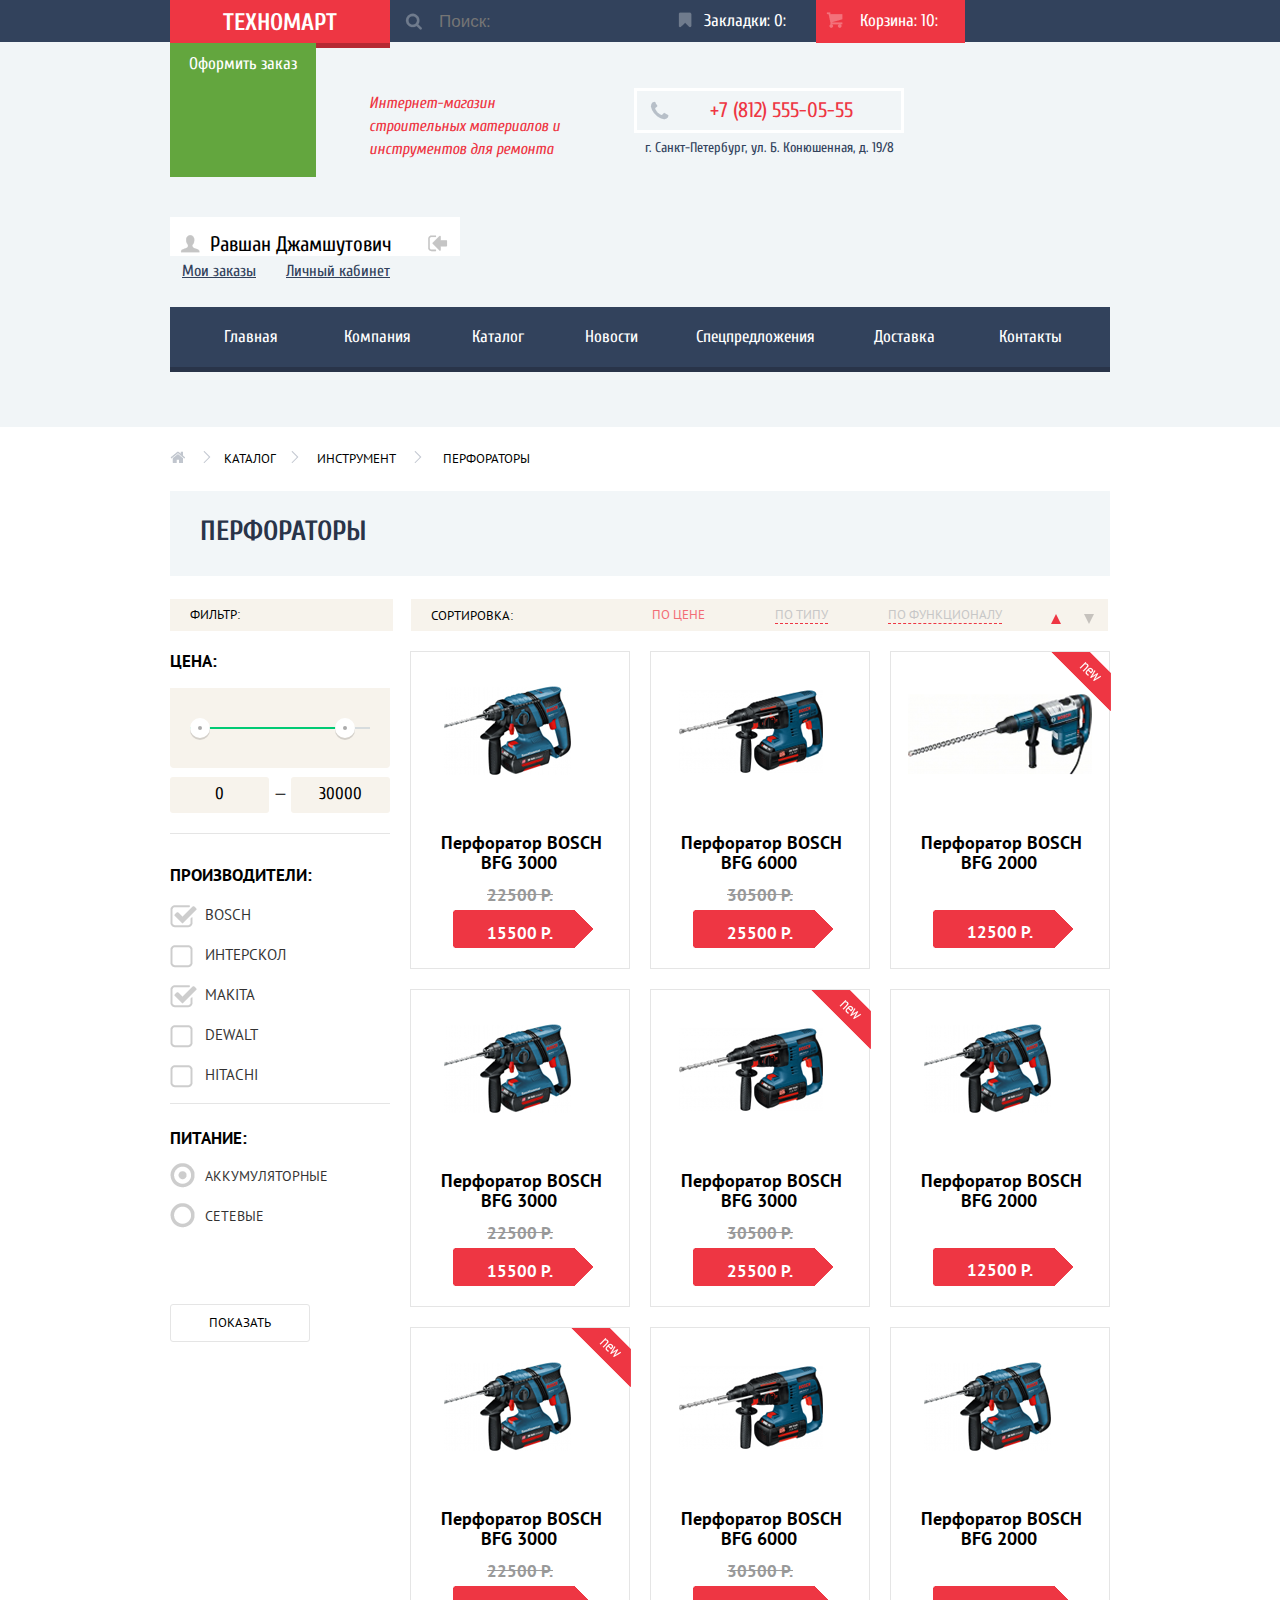
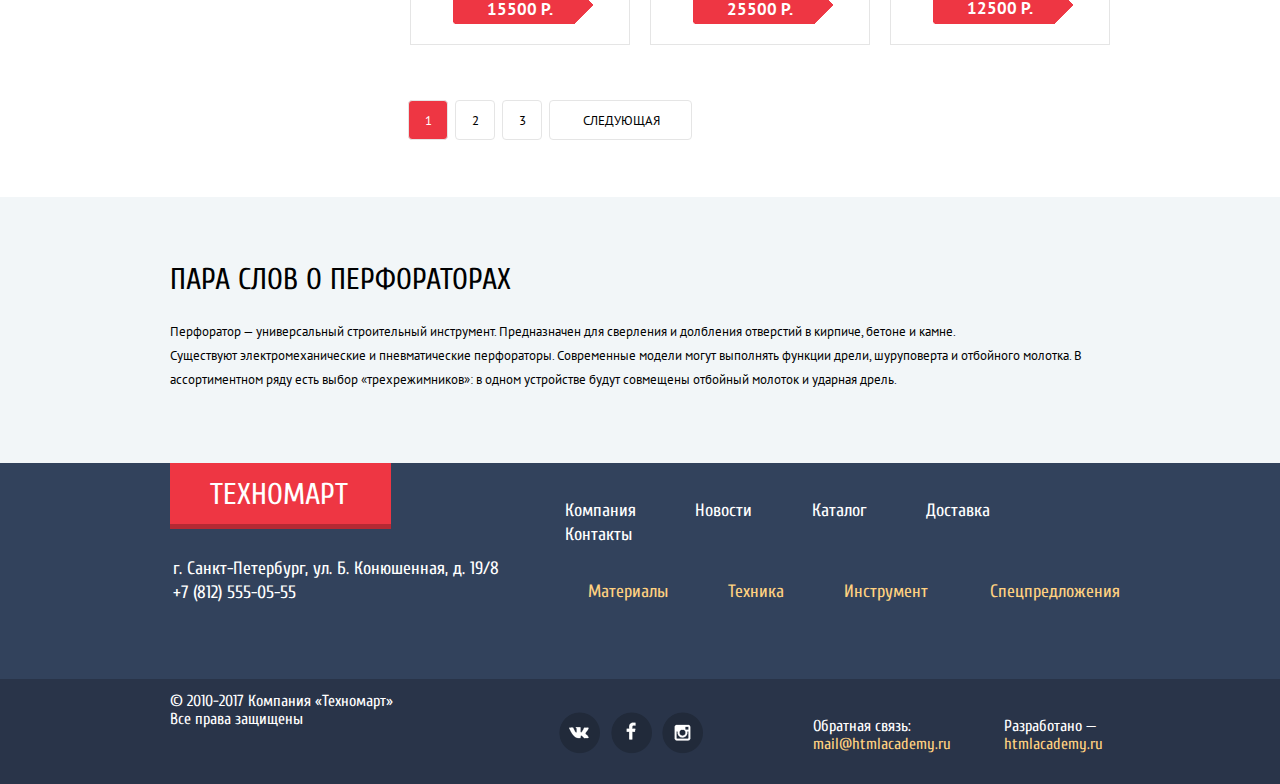
==== commit 7623b0f6: "Final_07" ====
--- a/catalog.html
+++ b/catalog.html
@@ -3,13 +3,9 @@
 
 
 
-  Подправил замечания по базовым критериям, но проблему с отображением в IE так и не смог решить. Там всё съезжает из-за того, что проект на флексах.
-  Прогнал код через автопрефиксы, пытался гуглить какие-то другие решения, но все бесполезно. Наставник тоже развел руками.
-
-
-
-  P.s: цвет для активной кнопки пейджинга брал из styleguide, должно совпадать.
-
+  Исправил кнопку пейджинга, прошу прощения за невнимательность. Думал речь о фоне.
+
+  Спасибо вам, что написали куратору про IE. Может быть есть шанс.
 
 
 
--- a/css/style.css
+++ b/css/style.css
@@ -3,12 +3,9 @@
 
 
 
-  Подправил замечания по базовым критериям, но проблему с отображением в IE так и не смог решить. Там всё съезжает из-за того, что проект на флексах.
-  Прогнал код через автопрефиксы, пытался гуглить какие-то другие решения, но все бесполезно. Наставник тоже развел руками.
-
-
-
-  P.s: цвет для активной кнопки пейджинга брал из styleguide, должно совпадать.
+  Исправил кнопку пейджинга, прошу прощения за невнимательность. Думал речь о фоне.
+
+  Спасибо вам, что написали куратору про IE. Может быть есть шанс.
 
 
 
@@ -2459,6 +2456,7 @@
     border: 1px solid #ee3643;
 }
 .current {
+    color: white;
     background-color: #ee3643;
 }
 .next_page_btn {
